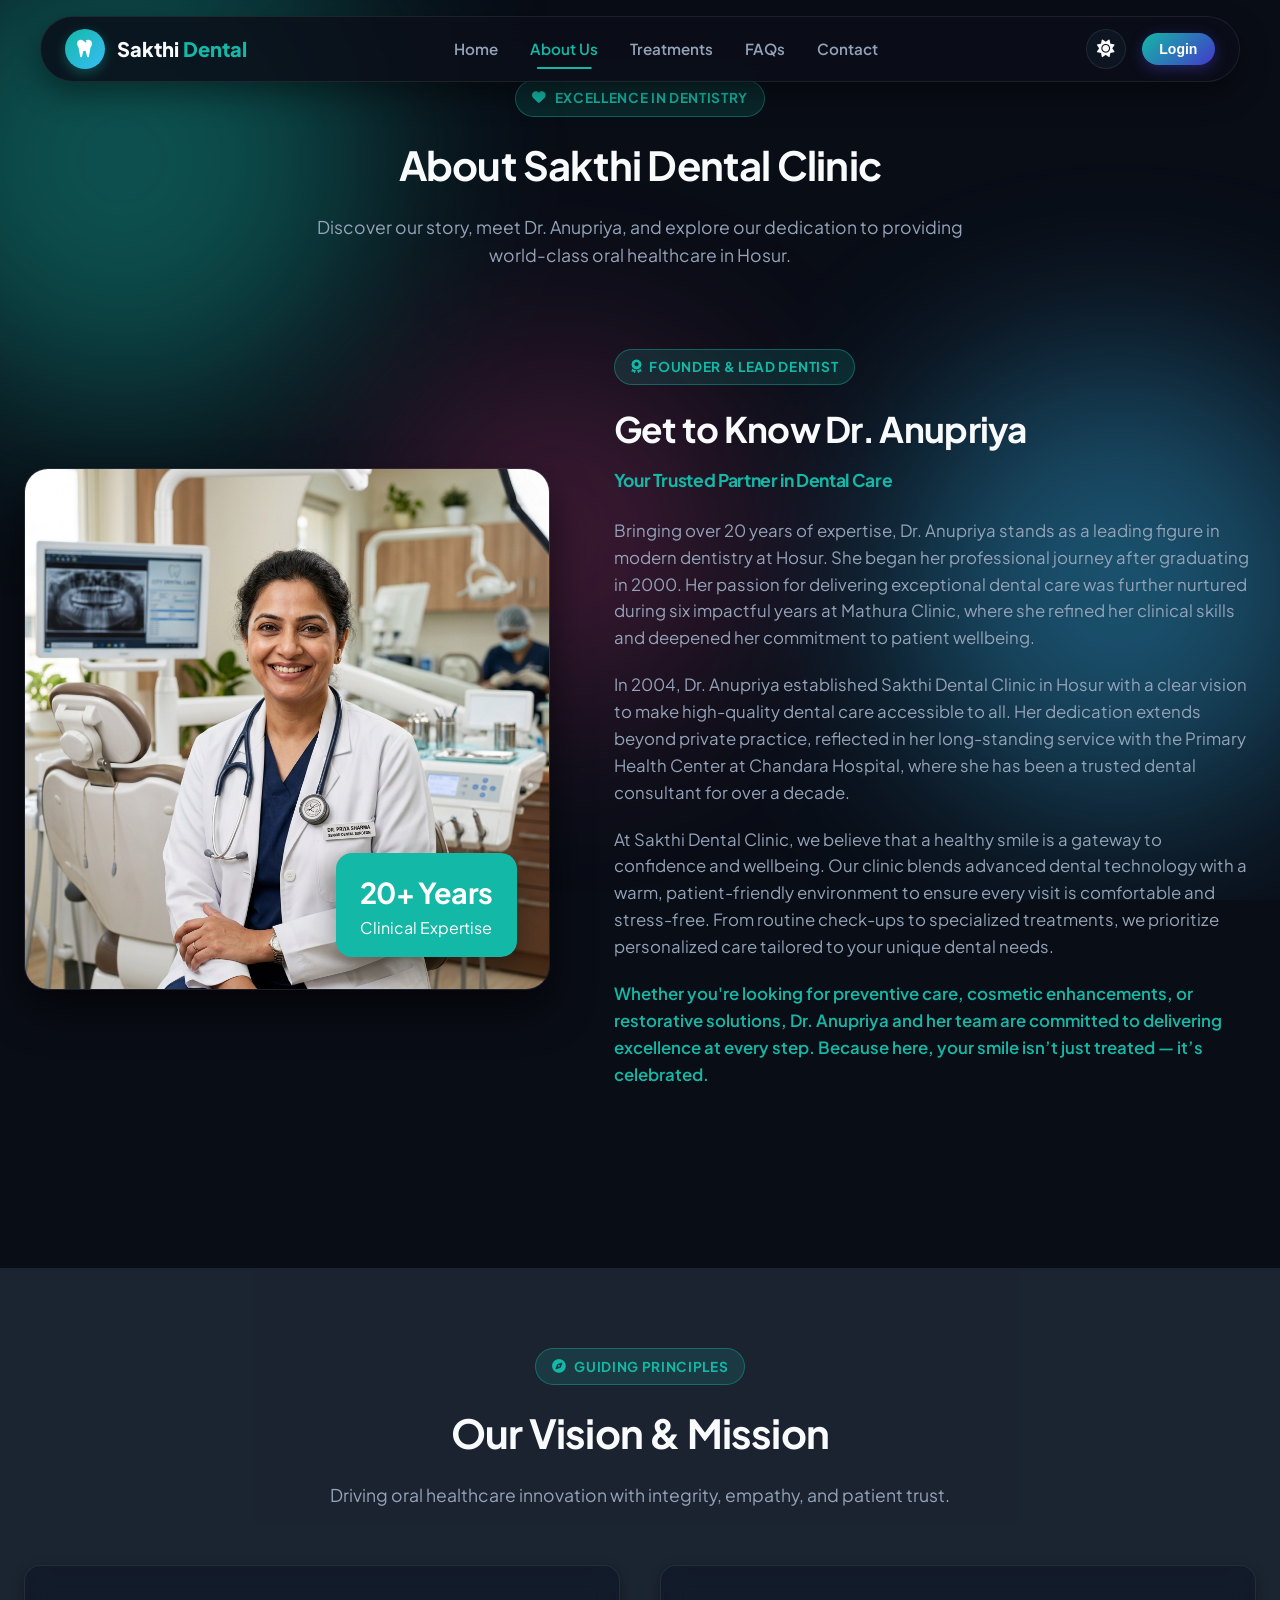
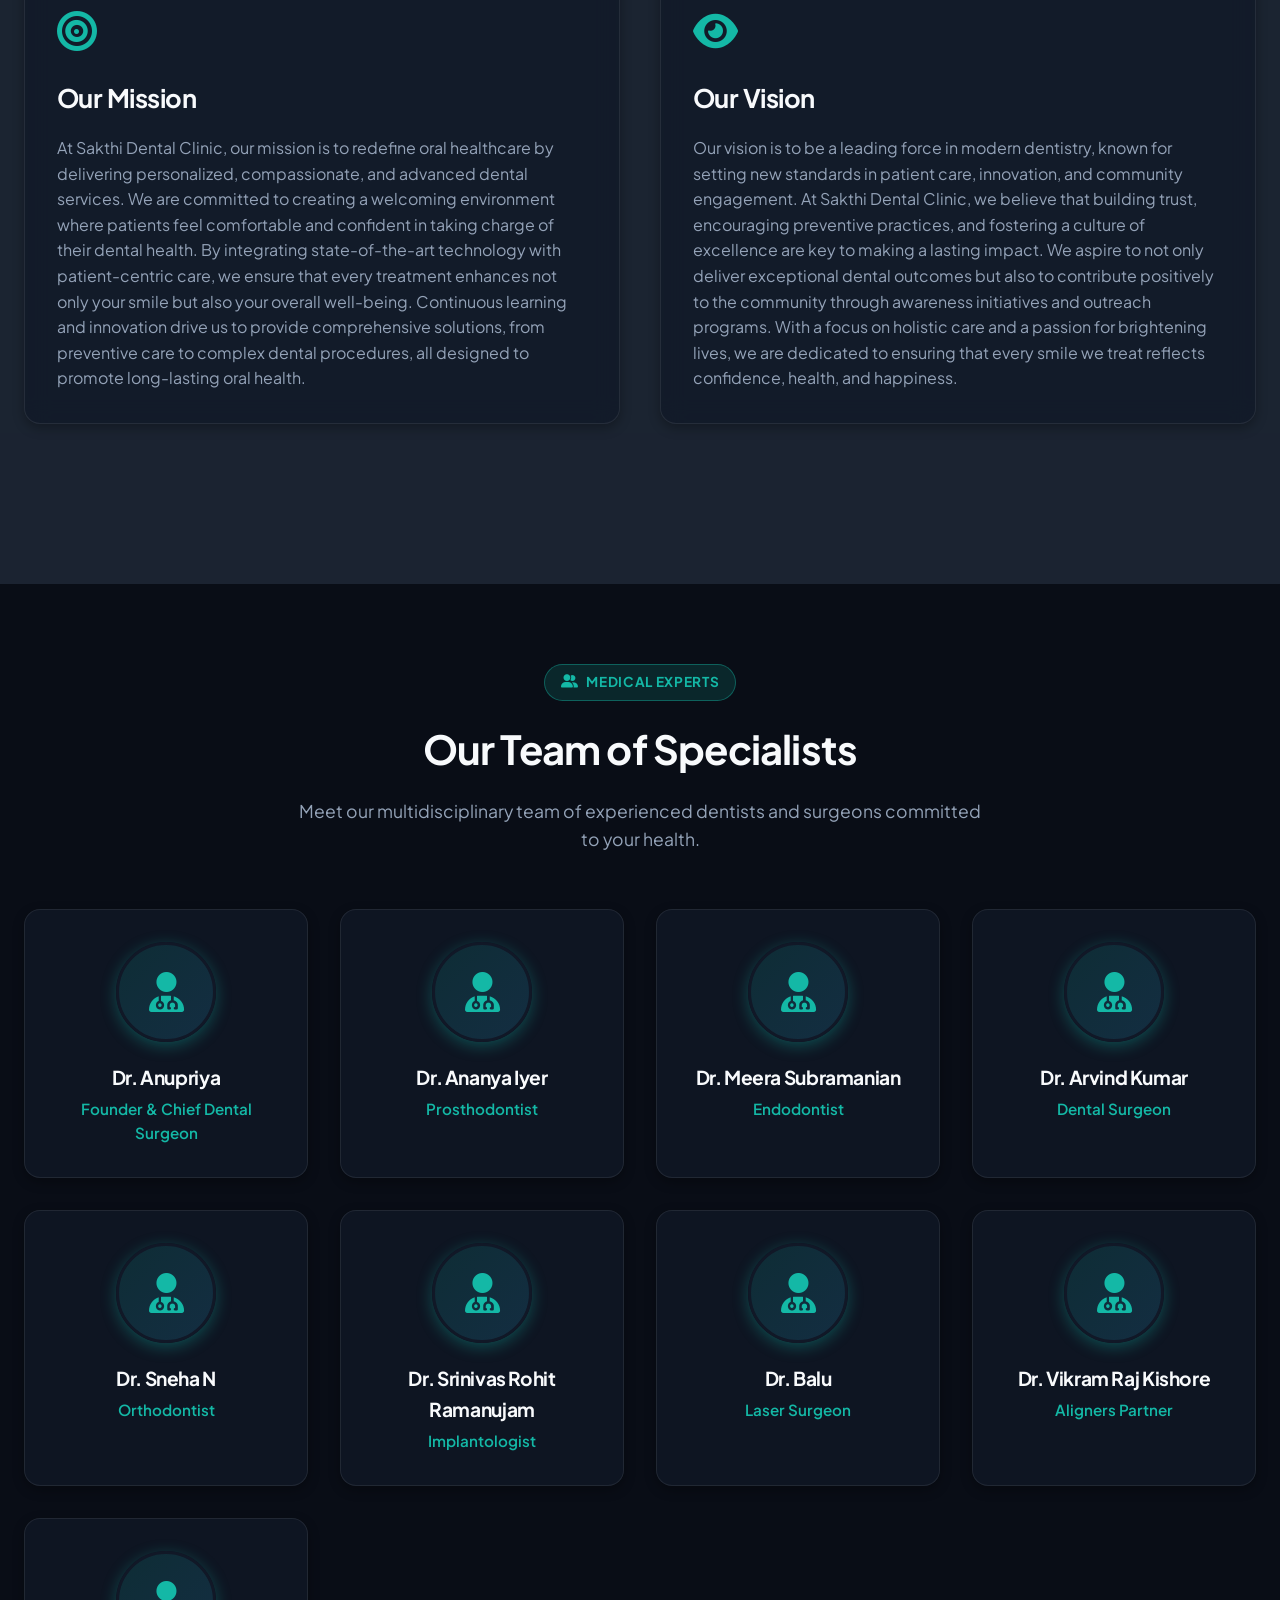
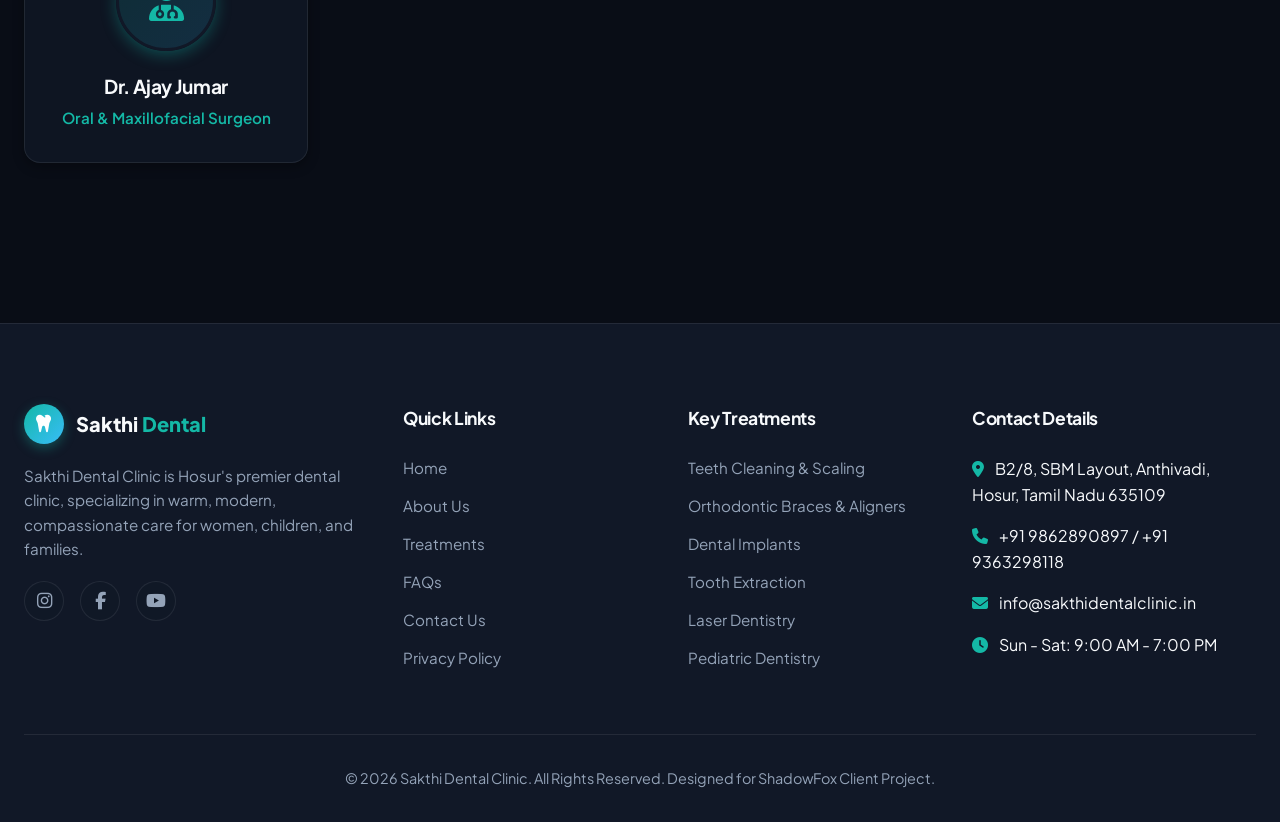
==== about.html @ ece10820 "feat: Add patient auth flow, strict login, patient profile modal, treatment pricing, and hero enhanc" ====
<!DOCTYPE html>
<html lang="en" data-theme="dark">
<head>
  <meta charset="UTF-8">
  <meta name="viewport" content="width=device-width, initial-scale=1.0">
  <title>About Us - Dr. Anupriya & Team | Sakthi Dental Clinic Hosur</title>
  <meta name="description" content="Learn about Dr. Anupriya (Founder) with 20+ years of dental excellence in Hosur, our vision & mission, and our specialist team of 9 doctors at Sakthi Dental Clinic.">
  
  <link rel="stylesheet" href="https://cdnjs.cloudflare.com/ajax/libs/font-awesome/6.4.0/css/all.min.css">
  <link rel="stylesheet" href="style.css">
</head>
<body>

  <!-- Ambient Animated Background -->
  <div class="ambient-bg">
    <div class="blob blob-1"></div>
    <div class="blob blob-2"></div>
    <div class="blob blob-3"></div>
  </div>

  <!-- Header / Navbar -->
  <header class="header">
    <div class="nav-container">
      <a href="index.html" class="logo">
        <div class="logo-icon"><i class="fa-solid fa-tooth"></i></div>
        <div class="logo-text">Sakthi <span>Dental</span></div>
      </a>

      <!-- GUEST NAV MENU (Before Login) -->
      <nav class="nav-menu nav-menu-guest" id="guestNavMenu">
        <a href="index.html" class="nav-link">Home</a>
        <a href="about.html" class="nav-link active">About Us</a>
        <a href="treatments.html" class="nav-link">Treatments</a>
        <a href="faqs.html" class="nav-link">FAQs</a>
        <a href="contact.html" class="nav-link">Contact</a>
      </nav>

      <!-- AUTHENTICATED NAV MENU (After Login) -->
      <nav class="nav-menu nav-menu-user" id="userNavMenu" style="display: none;">
        <a href="index.html#my-appointments" class="nav-link"><i class="fa-solid fa-calendar-check" style="font-size: 0.85rem;"></i> My Bookings <span class="apt-badge-count red-alert-badge" style="display: none;"></span></a>
        <a href="index.html#appointment" class="nav-link trigger-appointment"><i class="fa-solid fa-calendar-plus" style="font-size: 0.85rem;"></i> Fix an Appointment</a>
        <a href="about.html#doctors" class="nav-link active"><i class="fa-solid fa-user-doctor" style="font-size: 0.85rem;"></i> Our Team</a>
        <a href="treatments.html" class="nav-link"><i class="fa-solid fa-kit-medical" style="font-size: 0.85rem;"></i> Treatments</a>
      </nav>

      <div class="nav-actions">
        <!-- Fix an Appointment Button (Visible ONLY After Login) -->
        <button class="btn btn-primary trigger-appointment user-apt-btn" id="userAptBtn" style="display: none;">
          <i class="fa-solid fa-calendar-plus"></i> Fix an Appointment
        </button>

        <!-- Dark Mode Toggle Button -->
        <button class="theme-toggle-btn" aria-label="Toggle Theme">
          <i class="fa-solid fa-moon"></i>
        </button>

        <!-- Guest State Auth Button (Before Login) -->
        <div class="auth-guest-actions" id="navGuestActions">
          <button class="btn btn-nav-auth btn-primary-auth open-auth-btn" data-auth-mode="signin">
            Login
          </button>
        </div>

        <!-- Authenticated User Profile Dropdown (After Login) -->
        <div class="auth-user-dropdown" id="navUserDropdown" style="display: none;">
          <button class="user-profile-badge-btn" id="userProfileBadgeBtn" aria-label="User Profile Menu">
            <div class="user-avatar-circle" id="navUserAvatar">JD</div>
            <div class="user-meta-info">
              <span class="user-nav-name" id="navUserName">Jane Doe</span>
              <span class="user-nav-role-badge" id="navUserRole">Patient</span>
            </div>
            <i class="fa-solid fa-chevron-down dropdown-arrow"></i>
          </button>
          <div class="user-dropdown-menu" id="userDropdownMenu">
            <div class="dropdown-header">
              <strong id="dropdownUserFullName">Jane Doe</strong>
              <span id="dropdownUserEmail">jane@example.com</span>
            </div>
            <div class="dropdown-divider"></div>
            <a href="index.html#my-appointments" class="dropdown-item">
              <i class="fa-solid fa-calendar-check"></i> My Appointments
            </a>
            <a href="contact.html" class="dropdown-item">
              <i class="fa-solid fa-file-medical"></i> Medical Records
            </a>
            <div class="dropdown-divider"></div>
            <button class="dropdown-item logout-btn" id="logoutBtn">
              <i class="fa-solid fa-right-from-bracket"></i> Sign Out
            </button>
          </div>
        </div>

        <button class="hamburger" aria-label="Open Navigation Drawer">
          <i class="fa-solid fa-bars-staggered"></i>
        </button>
      </div>
    </div>
  </header>

  <!-- Mobile Drawer -->
  <div class="drawer-overlay"></div>
  <div class="mobile-drawer">
    <div>
      <div class="drawer-header">
        <div class="logo">
          <div class="logo-icon"><i class="fa-solid fa-tooth"></i></div>
          <div class="logo-text">Sakthi <span>Dental</span></div>
        </div>
        <button class="close-drawer-btn"><i class="fa-solid fa-xmark"></i></button>
      </div>

      <!-- GUEST MOBILE NAV LIST -->
      <div class="mobile-nav-list mobile-nav-guest" id="mobileNavGuest">
        <a href="index.html" class="mobile-nav-link"><i class="fa-solid fa-house"></i> Home</a>
        <a href="about.html" class="mobile-nav-link active"><i class="fa-solid fa-user-doctor"></i> About Us</a>
        <a href="treatments.html" class="mobile-nav-link"><i class="fa-solid fa-kit-medical"></i> Treatments</a>
        <a href="faqs.html" class="mobile-nav-link"><i class="fa-solid fa-circle-question"></i> FAQs</a>
        <a href="contact.html" class="mobile-nav-link"><i class="fa-solid fa-paper-plane"></i> Contact</a>
      </div>

      <!-- AUTHENTICATED MOBILE NAV LIST -->
      <div class="mobile-nav-list mobile-nav-user" id="mobileNavUser" style="display: none;">
        <a href="index.html#my-appointments" class="mobile-nav-link"><i class="fa-solid fa-calendar-check"></i> My Bookings <span class="apt-badge-count red-alert-badge" style="display: none;"></span></a>
        <a href="index.html#appointment" class="mobile-nav-link trigger-appointment"><i class="fa-solid fa-calendar-plus"></i> Fix an Appointment</a>
        <a href="about.html#doctors" class="mobile-nav-link active"><i class="fa-solid fa-user-doctor"></i> Our Team</a>
        <a href="treatments.html" class="mobile-nav-link"><i class="fa-solid fa-kit-medical"></i> Treatments</a>
      </div>
    </div>

    <div style="margin-top: 2rem;" class="mobile-drawer-footer">
      <div class="mobile-drawer-auth" id="mobileDrawerAuth">
        <!-- Guest Login Button -->
        <div class="mobile-guest-auth" id="mobileGuestAuth">
          <button class="btn btn-primary-auth open-auth-btn" data-auth-mode="signin" style="width: 100%; display: inline-flex; justify-content: center; align-items: center; padding: 0.75rem 1rem; font-weight: 700;">
            Login
          </button>
        </div>

        <!-- Authenticated Mobile User Card & Actions -->
        <div class="mobile-user-auth" id="mobileUserAuth" style="display: none;">
          <div class="mobile-user-card" style="display: flex; align-items: center; gap: 12px; padding: 10px 14px; background: var(--bg-card); border-radius: 12px; margin-bottom: 10px; border: 1px solid var(--border-color);">
            <div class="user-avatar-circle" id="mobileUserAvatar">JD</div>
            <div>
              <div class="user-nav-name" id="mobileUserName" style="font-weight: 700; color: var(--text-color);">Jane Doe</div>
              <div class="user-nav-role-badge" id="mobileUserRole" style="font-size: 0.75rem; color: var(--primary);">Patient</div>
            </div>
          </div>
          <button class="btn btn-primary trigger-appointment" style="width: 100%; margin-bottom: 0.5rem;">
            <i class="fa-solid fa-calendar-plus"></i> Fix an Appointment
          </button>
          <button class="btn btn-outline-auth logout-btn" style="width: 100%;">
            <i class="fa-solid fa-right-from-bracket"></i> Sign Out
          </button>
        </div>
      </div>
    </div>
  </div>

  <!-- Page Header -->
  <section class="page-offset section" style="padding-bottom: 2rem;">
    <div class="container">
      <div class="section-header" style="margin-bottom: 2rem;">
        <div class="badge"><i class="fa-solid fa-heart"></i> Excellence in Dentistry</div>
        <h1 class="section-title">About Sakthi Dental Clinic</h1>
        <p class="section-subtitle">Discover our story, meet Dr. Anupriya, and explore our dedication to providing world-class oral healthcare in Hosur.</p>
      </div>
    </div>
  </section>

  <!-- Doctor Bio Section -->
  <section class="section" style="padding-top: 1rem;">
    <div class="container">
      <div class="about-hero">
        <div class="doctor-img-frame">
          <img src="./assets/images/dr_anupriya.jpg" alt="Dr. Anupriya Founder Sakthi Dental Clinic Hosur">
          <div class="experience-badge">
            <h3>20+ Years</h3>
            <p>Clinical Expertise</p>
          </div>
        </div>

        <div class="about-bio">
          <div class="badge"><i class="fa-solid fa-award"></i> Founder & Lead Dentist</div>
          <h2>Get to Know Dr. Anupriya</h2>
          <h4>Your Trusted Partner in Dental Care</h4>

          <p>
            Bringing over 20 years of expertise, Dr. Anupriya stands as a leading figure in modern dentistry at Hosur. She began her professional journey after graduating in 2000. Her passion for delivering exceptional dental care was further nurtured during six impactful years at Mathura Clinic, where she refined her clinical skills and deepened her commitment to patient wellbeing.
          </p>
          <p>
            In 2004, Dr. Anupriya established Sakthi Dental Clinic in Hosur with a clear vision to make high-quality dental care accessible to all. Her dedication extends beyond private practice, reflected in her long-standing service with the Primary Health Center at Chandara Hospital, where she has been a trusted dental consultant for over a decade.
          </p>
          <p>
            At Sakthi Dental Clinic, we believe that a healthy smile is a gateway to confidence and wellbeing. Our clinic blends advanced dental technology with a warm, patient-friendly environment to ensure every visit is comfortable and stress-free. From routine check-ups to specialized treatments, we prioritize personalized care tailored to your unique dental needs.
          </p>
          <p style="font-weight: 600; color: var(--primary);">
            Whether you're looking for preventive care, cosmetic enhancements, or restorative solutions, Dr. Anupriya and her team are committed to delivering excellence at every step. Because here, your smile isn’t just treated — it’s celebrated.
          </p>
        </div>
      </div>
    </div>
  </section>

  <!-- Vision & Mission -->
  <section class="section" style="background: var(--bg-card-hover);">
    <div class="container">
      <div class="section-header">
        <div class="badge"><i class="fa-solid fa-compass"></i> Guiding Principles</div>
        <h2 class="section-title">Our Vision & Mission</h2>
        <p class="section-subtitle">Driving oral healthcare innovation with integrity, empathy, and patient trust.</p>
      </div>

      <div class="vision-mission-grid">
        <div class="glass-card vm-card">
          <div class="vm-icon"><i class="fa-solid fa-bullseye"></i></div>
          <h3>Our Mission</h3>
          <p>
            At Sakthi Dental Clinic, our mission is to redefine oral healthcare by delivering personalized, compassionate, and advanced dental services. We are committed to creating a welcoming environment where patients feel comfortable and confident in taking charge of their dental health. By integrating state-of-the-art technology with patient-centric care, we ensure that every treatment enhances not only your smile but also your overall well-being. Continuous learning and innovation drive us to provide comprehensive solutions, from preventive care to complex dental procedures, all designed to promote long-lasting oral health.
          </p>
        </div>

        <div class="glass-card vm-card">
          <div class="vm-icon"><i class="fa-solid fa-eye"></i></div>
          <h3>Our Vision</h3>
          <p>
            Our vision is to be a leading force in modern dentistry, known for setting new standards in patient care, innovation, and community engagement. At Sakthi Dental Clinic, we believe that building trust, encouraging preventive practices, and fostering a culture of excellence are key to making a lasting impact. We aspire to not only deliver exceptional dental outcomes but also to contribute positively to the community through awareness initiatives and outreach programs. With a focus on holistic care and a passion for brightening lives, we are dedicated to ensuring that every smile we treat reflects confidence, health, and happiness.
          </p>
        </div>
      </div>
    </div>
  </section>

  <!-- Doctor Team Section -->
  <section class="section" id="doctors" style="scroll-margin-top: 100px;">
    <div class="container">
      <div class="section-header">
        <div class="badge"><i class="fa-solid fa-user-group"></i> Medical Experts</div>
        <h2 class="section-title">Our Team of Specialists</h2>
        <p class="section-subtitle">Meet our multidisciplinary team of experienced dentists and surgeons committed to your health.</p>
      </div>

      <div class="doctors-grid">
        <div class="glass-card doctor-card">
          <div class="doctor-avatar"><i class="fa-solid fa-user-doctor"></i></div>
          <h4>Dr. Anupriya</h4>
          <span>Founder & Chief Dental Surgeon</span>
        </div>

        <div class="glass-card doctor-card">
          <div class="doctor-avatar"><i class="fa-solid fa-user-doctor"></i></div>
          <h4>Dr. Ananya Iyer</h4>
          <span>Prosthodontist</span>
        </div>

        <div class="glass-card doctor-card">
          <div class="doctor-avatar"><i class="fa-solid fa-user-doctor"></i></div>
          <h4>Dr. Meera Subramanian</h4>
          <span>Endodontist</span>
        </div>

        <div class="glass-card doctor-card">
          <div class="doctor-avatar"><i class="fa-solid fa-user-doctor"></i></div>
          <h4>Dr. Arvind Kumar</h4>
          <span>Dental Surgeon</span>
        </div>

        <div class="glass-card doctor-card">
          <div class="doctor-avatar"><i class="fa-solid fa-user-doctor"></i></div>
          <h4>Dr. Sneha N</h4>
          <span>Orthodontist</span>
        </div>

        <div class="glass-card doctor-card">
          <div class="doctor-avatar"><i class="fa-solid fa-user-doctor"></i></div>
          <h4>Dr. Srinivas Rohit Ramanujam</h4>
          <span>Implantologist</span>
        </div>

        <div class="glass-card doctor-card">
          <div class="doctor-avatar"><i class="fa-solid fa-user-doctor"></i></div>
          <h4>Dr. Balu</h4>
          <span>Laser Surgeon</span>
        </div>

        <div class="glass-card doctor-card">
          <div class="doctor-avatar"><i class="fa-solid fa-user-doctor"></i></div>
          <h4>Dr. Vikram Raj Kishore</h4>
          <span>Aligners Partner</span>
        </div>

        <div class="glass-card doctor-card">
          <div class="doctor-avatar"><i class="fa-solid fa-user-doctor"></i></div>
          <h4>Dr. Ajay Jumar</h4>
          <span>Oral & Maxillofacial Surgeon</span>
        </div>
      </div>
    </div>
  </section>

  <!-- Global Appointment Modal -->
  <div class="modal-overlay" id="appointmentModal">
    <div class="modal-card">
      <button class="close-modal-btn"><i class="fa-solid fa-xmark"></i></button>
      <div style="text-align: center; margin-bottom: 1.5rem;">
        <div class="badge"><i class="fa-solid fa-calendar-check"></i> Sakthi Dental Clinic</div>
        <h2 style="font-size: 1.8rem;">Fix an Appointment</h2>
        <p style="color: var(--text-muted); font-size: 0.95rem;">Select your preferred date & time. We will get in touch to confirm!</p>
      </div>

      <form id="appointmentForm">
        <div class="form-group">
          <label for="aptName">Full Name *</label>
          <input type="text" id="aptName" class="form-control" placeholder="Enter your full name" required>
        </div>

        <div class="form-group">
          <label for="aptPhone">Phone Number *</label>
          <input type="tel" id="aptPhone" class="form-control" placeholder="Enter your 10-digit mobile number" required>
        </div>

        <div class="form-group" style="display: grid; grid-template-columns: 1fr 1fr; gap: 1rem;">
          <div>
            <label for="aptDate">Preferred Date *</label>
            <input type="date" id="aptDate" class="form-control" required>
          </div>
          <div>
            <label for="aptDoctor">Doctor Preference</label>
            <select id="aptDoctor" class="form-control">
              <option value="Dr. Anupriya">Dr. Anupriya (Founder)</option>
              <option value="Dr. Ananya Iyer">Dr. Ananya Iyer</option>
              <option value="Dr. Meera Subramanian">Dr. Meera Subramanian</option>
              <option value="Dr. Arvind Kumar">Dr. Arvind Kumar</option>
              <option value="Dr. Sneha N">Dr. Sneha N</option>
              <option value="Dr. Srinivas Rohit">Dr. Srinivas Rohit</option>
              <option value="Dr. Balu">Dr. Balu (Laser Specialist)</option>
              <option value="Dr. Vikram Raj">Dr. Vikram Raj Kishore</option>
              <option value="Dr. Ajay Jumar">Dr. Ajay Jumar</option>
            </select>
          </div>
        </div>

        <div class="form-group">
          <label for="aptService">Service / Treatment Required</label>
          <select id="aptService" class="form-control">
            <option value="General Consultation">General Consultation</option>
            <option value="Teeth Cleaning">Teeth Cleaning & Scaling</option>
            <option value="Orthodontic Braces">Braces & Aligners</option>
            <option value="Tooth Extraction">Tooth Extraction</option>
            <option value="Dental Implants">Dental Implants</option>
            <option value="Laser Care">Laser Dentistry</option>
            <option value="Pediatric Care">Pediatric Care</option>
          </select>
        </div>

        <button type="submit" class="btn btn-primary" style="width: 100%; margin-top: 1rem;">
          <i class="fa-solid fa-paper-plane"></i> Submit Appointment Request
        </button>
      </form>
    </div>
  </div>

  <!-- Footer -->
  <footer class="footer">
    <div class="container">
      <div class="footer-grid">
        <div class="footer-brand">
          <a href="index.html" class="logo">
            <div class="logo-icon"><i class="fa-solid fa-tooth"></i></div>
            <div class="logo-text">Sakthi <span>Dental</span></div>
          </a>
          <p>Sakthi Dental Clinic is Hosur's premier dental clinic, specializing in warm, modern, compassionate care for women, children, and families.</p>
          <div class="social-links">
            <a href="#" class="social-icon" aria-label="Instagram"><i class="fa-brands fa-instagram"></i></a>
            <a href="#" class="social-icon" aria-label="Facebook"><i class="fa-brands fa-facebook-f"></i></a>
            <a href="#" class="social-icon" aria-label="YouTube"><i class="fa-brands fa-youtube"></i></a>
          </div>
        </div>

        <div class="footer-column">
          <h4>Quick Links</h4>
          <div class="footer-links">
            <a href="index.html">Home</a>
            <a href="about.html">About Us</a>
            <a href="treatments.html">Treatments</a>
            <a href="faqs.html">FAQs</a>
            <a href="contact.html">Contact Us</a>
            <a href="privacy.html">Privacy Policy</a>
          </div>
        </div>

        <div class="footer-column">
          <h4>Key Treatments</h4>
          <div class="footer-links">
            <a href="treatments.html">Teeth Cleaning & Scaling</a>
            <a href="treatments.html">Orthodontic Braces & Aligners</a>
            <a href="treatments.html">Dental Implants</a>
            <a href="treatments.html">Tooth Extraction</a>
            <a href="treatments.html">Laser Dentistry</a>
            <a href="treatments.html">Pediatric Dentistry</a>
          </div>
        </div>

        <div class="footer-column">
          <h4>Contact Details</h4>
          <div class="footer-links" style="gap: 1rem;">
            <p><i class="fa-solid fa-location-dot" style="color: var(--primary); margin-right: 8px;"></i> B2/8, SBM Layout, Anthivadi, Hosur, Tamil Nadu 635109</p>
            <p><i class="fa-solid fa-phone" style="color: var(--primary); margin-right: 8px;"></i> +91 9862890897 / +91 9363298118</p>
            <p><i class="fa-solid fa-envelope" style="color: var(--primary); margin-right: 8px;"></i> info@sakthidentalclinic.in</p>
            <p><i class="fa-solid fa-clock" style="color: var(--primary); margin-right: 8px;"></i> Sun - Sat: 9:00 AM - 7:00 PM</p>
          </div>
        </div>
      </div>

      <div class="footer-bottom">
        <p>&copy; 2026 Sakthi Dental Clinic. All Rights Reserved. Designed for ShadowFox Client Project.</p>
      </div>
    </div>
  </footer>

  <!-- Auth Modal (Sign In / Sign Up Split Screen) -->
  <div class="modal-overlay" id="authModal">
    <div class="auth-modal-card">
      <button class="close-modal-btn close-auth-modal-btn" aria-label="Close Modal"><i class="fa-solid fa-xmark"></i></button>
      
      <div class="auth-card-body">
        <!-- Form Side -->
        <div class="auth-form-side">
          <!-- Auth Mode Tabs (Sign In / Sign Up) -->
          <div class="auth-mode-switch">
            <button type="button" class="auth-mode-btn active" id="tabBtnSignIn" data-tab="signin">Sign In</button>
            <button type="button" class="auth-mode-btn" id="tabBtnSignUp" data-tab="signup">Sign Up</button>
          </div>

          <!-- SIGN IN FORM -->
          <form id="signInForm" class="auth-form-content active">
            <div class="form-group">
              <label for="signInEmail">Email or Phone</label>
              <div class="input-icon-wrapper">
                <i class="fa-solid fa-envelope input-icon"></i>
                <input type="text" id="signInEmail" class="form-control with-icon" placeholder="you@example.com" required>
              </div>
            </div>

            <div class="form-group">
              <label for="signInPassword">Password</label>
              <div class="input-icon-wrapper">
                <i class="fa-solid fa-lock input-icon"></i>
                <input type="password" id="signInPassword" class="form-control with-icon with-eye" placeholder="Enter your password" required>
                <button type="button" class="toggle-password-btn" aria-label="Toggle Password Visibility">
                  <i class="fa-solid fa-eye"></i>
                </button>
              </div>
            </div>

            <div class="auth-options-row">
              <label class="checkbox-container">
                <input type="checkbox" id="rememberMe" checked>
                <span class="checkmark"></span>
                Remember me
              </label>
              <a href="#" class="forgot-link" id="forgotPasswordBtn">Forgot password?</a>
            </div>

            <button type="submit" class="btn btn-primary auth-submit-btn" id="signInSubmitBtn">
              Login
            </button>

            <!-- New User Guidance Card -->
            <div class="new-user-guidance-card">
              <div class="guidance-body">
                <i class="fa-solid fa-sparkles guidance-star-icon"></i>
                <div>
                  <strong>First time visiting Sakthi Dental?</strong>
                  <p>New patients can easily create a free account.</p>
                </div>
              </div>
              <button type="button" class="btn-guidance-signup" id="guidanceSignUpBtn">
                Go to Sign Up <i class="fa-solid fa-arrow-right"></i>
              </button>
            </div>

            <!-- Quick Demo Logins -->
            <div class="demo-auth-box">
              <div class="demo-box-title"><i class="fa-solid fa-lightbulb"></i> Quick Patient Demo:</div>
              <div class="demo-btn-group">
                <button type="button" class="demo-chip-btn" id="fillDemoPatient" style="width: 100%;">
                  <i class="fa-solid fa-user"></i> Auto-fill Patient Demo Login
                </button>
              </div>
            </div>

            <div class="auth-footer-switch">
              No account yet? <a href="#" id="switchToSignUpLink">Sign Up</a>
            </div>
          </form>

          <!-- SIGN UP FORM -->
          <form id="signUpForm" class="auth-form-content" style="display: none;">
            <div class="form-row-2col">
              <div class="form-group">
                <label for="signUpName" id="signUpNameLabel">Full Name</label>
                <div class="input-icon-wrapper">
                  <i class="fa-solid fa-user input-icon"></i>
                  <input type="text" id="signUpName" class="form-control with-icon" placeholder="Jane Doe" required>
                </div>
              </div>
              <div class="form-group">
                <label for="signUpPhone">Phone Number</label>
                <div class="input-icon-wrapper">
                  <i class="fa-solid fa-phone input-icon"></i>
                  <input type="tel" id="signUpPhone" class="form-control with-icon" placeholder="+91 98765 43210" required>
                </div>
              </div>
            </div>

            <div class="form-group">
              <label for="signUpEmail">Email Address</label>
              <div class="input-icon-wrapper">
                <i class="fa-solid fa-envelope input-icon"></i>
                <input type="email" id="signUpEmail" class="form-control with-icon" placeholder="you@example.com" required>
              </div>
            </div>

            <div class="form-group">
              <label for="signUpPassword">Password</label>
              <div class="input-icon-wrapper">
                <i class="fa-solid fa-lock input-icon"></i>
                <input type="password" id="signUpPassword" class="form-control with-icon with-eye" placeholder="Create a strong password" required>
                <button type="button" class="toggle-password-btn" aria-label="Toggle Password Visibility">
                  <i class="fa-solid fa-eye"></i>
                </button>
              </div>
            </div>

            <button type="submit" class="btn btn-success-auth auth-submit-btn" id="signUpSubmitBtn">
              Create Patient Account
            </button>

            <div class="auth-footer-switch">
              Already have an account? <a href="#" id="switchToSignInLink">Sign In</a>
            </div>
          </form>
        </div>

        <!-- Visual Side -->
        <div class="auth-visual-side">
          <div class="auth-visual-bg" style="background-image: url('./assets/images/auth_banner.jpg');"></div>
          <div class="auth-visual-overlay">
            <div class="auth-visual-header">
              <div class="logo">
                <div class="logo-icon"><i class="fa-solid fa-tooth"></i></div>
                <div class="logo-text">Sakthi <span>Dental</span></div>
              </div>
            </div>

            <div class="auth-visual-content">
              <div class="auth-network-pill" id="authNetworkPill">SAKTHI HEALTHCARE NETWORK</div>
              <h2 id="authVisualTitle">Painless Dental Care. Lifelong Healthy Smiles.</h2>
              <p id="authVisualSubtitle">Join Hosur's premier dental clinic. Access digital consultation history, doctor scheduling & treatment records instantly.</p>
            </div>
          </div>
        </div>
      </div>
    </div>
  </div>

  <script src="script.js" defer></script>
</body>
</html>
---- style.css ----
/* 
  Sakthi Dental Clinic - Main Stylesheet
  Theme: Modern Healthcare Glassmorphism & Vibrant Aesthetic
  Inspired by premium portfolio UI (suvam-portfolio style)
*/

@import url('https://fonts.googleapis.com/css2?family=Plus+Jakarta+Sans:wght@300;400;500;600;700;800&family=Playfair+Display:ital,wght@0,600;0,700;1,600&display=swap');

:root {
  /* Default Color Palette - Dark Mode Default */
  --bg-primary: #090d16;
  --bg-secondary: #111827;
  --bg-card: rgba(17, 24, 39, 0.75);
  --bg-card-hover: rgba(31, 41, 55, 0.85);
  --bg-glass: rgba(17, 24, 39, 0.7);
  --bg-nav: rgba(11, 15, 25, 0.85);

  --text-main: #f8fafc;
  --text-muted: #94a3b8;
  --text-light: #cbd5e1;

  --primary: #14b8a6;
  --primary-hover: #2dd4bf;
  --primary-light: rgba(20, 184, 166, 0.15);
  --primary-glow: rgba(20, 184, 166, 0.35);

  --secondary: #38bdf8;
  --secondary-hover: #7dd3fc;
  --secondary-light: rgba(56, 189, 248, 0.15);

  --accent-pink: #ec4899;
  --accent-pink-light: rgba(236, 72, 153, 0.15);
  --accent-purple: #8b5cf6;

  --border-color: rgba(255, 255, 255, 0.08);
  --border-glow: rgba(20, 184, 166, 0.4);

  --shadow-sm: 0 4px 12px rgba(0, 0, 0, 0.3);
  --shadow-md: 0 12px 30px rgba(0, 0, 0, 0.4);
  --shadow-lg: 0 20px 40px rgba(0, 0, 0, 0.6);
  --shadow-glow: 0 0 30px rgba(20, 184, 166, 0.3);

  --radius-sm: 10px;
  --radius-md: 16px;
  --radius-lg: 24px;
  --radius-full: 9999px;

  --transition: all 0.3s cubic-bezier(0.4, 0, 0.2, 1);
}

/* Light Mode Overrides */
[data-theme="light"] {
  --bg-primary: #f8fafc;
  --bg-secondary: #ffffff;
  --bg-card: rgba(255, 255, 255, 0.85);
  --bg-card-hover: rgba(255, 255, 255, 0.95);
  --bg-glass: rgba(255, 255, 255, 0.7);
  --bg-nav: rgba(255, 255, 255, 0.8);
  
  --text-main: #0f172a;
  --text-muted: #475569;
  --text-light: #64748b;
  
  --primary: #0d9488;
  --primary-hover: #0f766e;
  --primary-light: #ccfbf1;
  --primary-glow: rgba(13, 148, 136, 0.25);
  
  --secondary: #0284c7;
  --secondary-hover: #0369a1;
  --secondary-light: #e0f2fe;
  
  --border-color: rgba(226, 232, 240, 0.8);
  --border-glow: rgba(13, 148, 136, 0.3);
  
  --shadow-sm: 0 2px 8px rgba(15, 23, 42, 0.04);
  --shadow-md: 0 10px 25px -5px rgba(15, 23, 42, 0.08);
  --shadow-lg: 0 20px 35px -10px rgba(15, 23, 42, 0.12);
  --shadow-glow: 0 0 25px rgba(13, 148, 136, 0.2);
}

/* Base Styles */
* {
  margin: 0;
  padding: 0;
  box-sizing: border-box;
}

html {
  scroll-behavior: smooth;
  font-family: 'Plus Jakarta Sans', sans-serif;
}

body {
  background-color: var(--bg-primary);
  color: var(--text-main);
  line-height: 1.6;
  overflow-x: hidden;
  transition: var(--transition);
}

/* Background Ambient Blur Blobs */
.ambient-bg {
  position: fixed;
  top: 0;
  left: 0;
  width: 100vw;
  height: 100vh;
  z-index: -1;
  overflow: hidden;
  pointer-events: none;
}

.blob {
  position: absolute;
  border-radius: 50%;
  filter: blur(100px);
  opacity: 0.4;
  animation: float 18s ease-in-out infinite alternate;
}

.blob-1 {
  top: -10%;
  left: -10%;
  width: 500px;
  height: 500px;
  background: var(--primary);
}

.blob-2 {
  bottom: 10%;
  right: -5%;
  width: 450px;
  height: 450px;
  background: var(--secondary);
  animation-delay: -5s;
}

.blob-3 {
  top: 40%;
  left: 30%;
  width: 350px;
  height: 350px;
  background: var(--accent-pink);
  opacity: 0.25;
  animation-delay: -10s;
}

@keyframes float {
  0% { transform: translate(0, 0) scale(1); }
  50% { transform: translate(60px, 40px) scale(1.1); }
  100% { transform: translate(-40px, 80px) scale(0.95); }
}

/* Typography & Links */
h1, h2, h3, h4, h5, h6 {
  color: var(--text-main);
  font-weight: 700;
  letter-spacing: -0.02em;
}

.font-serif {
  font-family: 'Playfair Display', serif;
}

a {
  text-decoration: none;
  color: inherit;
  transition: var(--transition);
}

ul {
  list-style: none;
}

.container {
  width: 100%;
  max-width: 1280px;
  margin: 0 auto;
  padding: 0 1.5rem;
}

/* Header & Floating Navbar */
.header {
  position: fixed;
  top: 1rem;
  left: 0;
  right: 0;
  z-index: 100;
  padding: 0 1.5rem;
}

.nav-container {
  max-width: 1200px;
  margin: 0 auto;
  background: var(--bg-nav);
  backdrop-filter: blur(16px);
  -webkit-backdrop-filter: blur(16px);
  border: 1px solid var(--border-color);
  border-radius: var(--radius-full);
  padding: 0.75rem 1.5rem;
  display: flex;
  align-items: center;
  justify-content: space-between;
  box-shadow: var(--shadow-md);
  transition: var(--transition);
}

.logo {
  display: flex;
  align-items: center;
  gap: 0.75rem;
  font-weight: 800;
  font-size: 1.25rem;
  color: var(--text-main);
}

.logo-icon {
  width: 40px;
  height: 40px;
  background: linear-gradient(135deg, var(--primary), var(--secondary));
  border-radius: 50%;
  display: flex;
  align-items: center;
  justify-content: center;
  color: white;
  font-size: 1.25rem;
  box-shadow: 0 4px 12px var(--primary-glow);
}

.logo-text span {
  color: var(--primary);
}

.nav-menu {
  display: flex;
  align-items: center;
  gap: 2rem;
}

.nav-link {
  font-size: 0.95rem;
  font-weight: 600;
  color: var(--text-muted);
  position: relative;
  padding: 0.5rem 0;
}

.nav-link:hover, .nav-link.active {
  color: var(--primary);
}

.nav-link::after {
  content: '';
  position: absolute;
  bottom: 0;
  left: 50%;
  transform: translateX(-50%);
  width: 0;
  height: 2px;
  background: var(--primary);
  border-radius: 2px;
  transition: var(--transition);
}

.nav-link:hover::after, .nav-link.active::after {
  width: 80%;
}

.nav-actions {
  display: flex;
  align-items: center;
  gap: 1rem;
}

.theme-toggle-btn {
  background: var(--bg-card);
  border: 1px solid var(--border-color);
  color: var(--text-main);
  width: 40px;
  height: 40px;
  border-radius: 50%;
  display: flex;
  align-items: center;
  justify-content: center;
  cursor: pointer;
  font-size: 1.1rem;
  transition: var(--transition);
}

.theme-toggle-btn:hover {
  background: var(--primary-light);
  color: var(--primary);
  transform: rotate(15deg);
}

/* Buttons */
.btn {
  display: inline-flex;
  align-items: center;
  justify-content: center;
  gap: 0.5rem;
  padding: 0.75rem 1.5rem;
  font-size: 0.95rem;
  font-weight: 600;
  border-radius: var(--radius-full);
  cursor: pointer;
  transition: var(--transition);
  border: none;
  outline: none;
  text-align: center;
}

.btn-primary {
  background: linear-gradient(135deg, var(--primary), var(--secondary));
  color: white;
  box-shadow: 0 4px 15px var(--primary-glow);
}

.btn-primary:hover {
  transform: translateY(-2px);
  box-shadow: 0 8px 25px var(--primary-glow);
  filter: brightness(1.05);
}

.btn-secondary {
  background: var(--bg-card);
  color: var(--text-main);
  border: 1px solid var(--border-color);
}

.btn-secondary:hover {
  background: var(--primary-light);
  color: var(--primary);
  border-color: var(--primary);
  transform: translateY(-2px);
}

.btn-outline {
  background: transparent;
  color: var(--primary);
  border: 2px solid var(--primary);
}

.btn-outline:hover {
  background: var(--primary);
  color: white;
  transform: translateY(-2px);
}

.hamburger {
  display: none;
  background: none;
  border: none;
  font-size: 1.5rem;
  color: var(--text-main);
  cursor: pointer;
}

/* Mobile Nav Drawer */
.mobile-drawer {
  position: fixed;
  top: 0;
  right: -100%;
  width: 80%;
  max-width: 320px;
  height: 100vh;
  background: var(--bg-secondary);
  box-shadow: var(--shadow-lg);
  z-index: 101;
  padding: 2rem 1.5rem;
  display: flex;
  flex-direction: column;
  justify-content: space-between;
  transition: right 0.4s ease;
}

.mobile-drawer.open {
  right: 0;
}

.drawer-overlay {
  position: fixed;
  inset: 0;
  background: rgba(0, 0, 0, 0.5);
  backdrop-filter: blur(4px);
  z-index: 100;
  opacity: 0;
  pointer-events: none;
  transition: var(--transition);
}

.drawer-overlay.active {
  opacity: 1;
  pointer-events: all;
}

.drawer-header {
  display: flex;
  align-items: center;
  justify-content: space-between;
  margin-bottom: 2rem;
}

.close-drawer-btn {
  background: none;
  border: none;
  font-size: 1.5rem;
  color: var(--text-main);
  cursor: pointer;
}

.mobile-nav-list {
  display: flex;
  flex-direction: column;
  gap: 1.25rem;
}

.mobile-nav-link {
  font-size: 1.1rem;
  font-weight: 600;
  color: var(--text-muted);
  display: flex;
  align-items: center;
  gap: 0.75rem;
}

.mobile-nav-link.active, .mobile-nav-link:hover {
  color: var(--primary);
}

/* Page Spacing */
.page-offset {
  padding-top: 7.5rem;
}

.section {
  padding: 5rem 0;
  position: relative;
}

.section-header {
  text-align: center;
  max-width: 700px;
  margin: 0 auto 3.5rem auto;
}

.badge {
  display: inline-flex;
  align-items: center;
  gap: 0.5rem;
  padding: 0.4rem 1rem;
  background: var(--primary-light);
  color: var(--primary);
  font-size: 0.85rem;
  font-weight: 700;
  border-radius: var(--radius-full);
  margin-bottom: 1rem;
  text-transform: uppercase;
  letter-spacing: 0.05em;
  border: 1px solid var(--border-glow);
}

.section-title {
  font-size: 2.5rem;
  margin-bottom: 1rem;
  color: var(--text-main);
}

.section-subtitle {
  font-size: 1.1rem;
  color: var(--text-muted);
}

/* Glassmorphism Cards */
.glass-card {
  background: var(--bg-card);
  backdrop-filter: blur(12px);
  -webkit-backdrop-filter: blur(12px);
  border: 1px solid var(--border-color);
  border-radius: var(--radius-md);
  padding: 2rem;
  box-shadow: var(--shadow-sm);
  transition: var(--transition);
}

.glass-card:hover {
  background: var(--bg-card-hover);
  border-color: var(--border-glow);
  transform: translateY(-6px);
  box-shadow: var(--shadow-md), var(--shadow-glow);
}

/* Hero Section - Futuristic & Animated */
.hero {
  padding: 9rem 0 5rem 0;
  position: relative;
  overflow: hidden;
}

/* Floating Particles */
.hero-particle {
  position: absolute;
  border-radius: 50%;
  pointer-events: none;
  z-index: 0;
  opacity: 0.5;
  filter: blur(8px);
  animation: floatParticle 10s ease-in-out infinite alternate;
}

.particle-1 {
  width: 180px;
  height: 180px;
  background: var(--primary);
  top: 15%;
  left: 5%;
}

.particle-2 {
  width: 220px;
  height: 220px;
  background: var(--secondary);
  bottom: 20%;
  right: 10%;
  animation-delay: -4s;
}

.particle-3 {
  width: 140px;
  height: 140px;
  background: var(--accent-pink);
  top: 40%;
  right: 35%;
  opacity: 0.3;
  animation-delay: -7s;
}

@keyframes floatParticle {
  0% { transform: translate(0, 0) scale(1); }
  50% { transform: translate(30px, -40px) scale(1.15); }
  100% { transform: translate(-20px, 30px) scale(0.9); }
}

.hero-grid {
  display: grid;
  grid-template-columns: 1.1fr 0.9fr;
  gap: 4rem;
  align-items: center;
  position: relative;
  z-index: 1;
}

.hero-content {
  animation: heroFadeInUp 0.8s cubic-bezier(0.16, 1, 0.3, 1);
}

.hero-live-pill {
  display: inline-flex;
  align-items: center;
  gap: 0.6rem;
  padding: 0.45rem 1.1rem;
  background: var(--bg-card);
  backdrop-filter: blur(12px);
  border: 1px solid var(--border-glow);
  border-radius: var(--radius-full);
  font-size: 0.85rem;
  font-weight: 700;
  color: var(--text-main);
  margin-bottom: 1.5rem;
  box-shadow: 0 4px 15px var(--shadow-glow);
}

.pulse-dot {
  width: 10px;
  height: 10px;
  border-radius: 50%;
  background: #10b981;
  box-shadow: 0 0 10px #10b981;
  animation: pulseDot 1.8s infinite;
}

@keyframes pulseDot {
  0% { transform: scale(0.95); box-shadow: 0 0 0 0 rgba(16, 185, 129, 0.7); }
  70% { transform: scale(1); box-shadow: 0 0 0 10px rgba(16, 185, 129, 0); }
  100% { transform: scale(0.95); box-shadow: 0 0 0 0 rgba(16, 185, 129, 0); }
}

.hero-title-animated {
  font-size: 3.8rem;
  font-weight: 900;
  line-height: 1.12;
  margin-bottom: 1.25rem;
  color: var(--text-main);
  letter-spacing: -0.025em;
  text-shadow: 0 4px 20px rgba(0, 0, 0, 0.15);
}

.gradient-text-animated.ultra-bold-glow {
  font-weight: 900;
  background: linear-gradient(135deg, #6366f1 0%, #ec4899 40%, #a855f7 70%, #3b82f6 100%);
  background-size: 250% auto;
  -webkit-background-clip: text;
  -webkit-text-fill-color: transparent;
  animation: textGradientShift 4s ease infinite alternate;
  filter: drop-shadow(0 2px 10px rgba(99, 102, 241, 0.35));
}

@keyframes textGradientShift {
  0% { background-position: 0% 50%; }
  100% { background-position: 100% 50%; }
}

@media (max-width: 768px) {
  .hero-title-animated {
    font-size: 2.5rem;
    line-height: 1.15;
  }
}

.hero-subtext {
  font-size: 1.15rem;
  color: var(--text-muted);
  margin-bottom: 1.75rem;
  max-width: 580px;
}

.hero-feature-tags {
  display: flex;
  align-items: center;
  gap: 0.75rem;
  flex-wrap: wrap;
  margin-bottom: 2rem;
}

.tag-pill {
  display: inline-flex;
  align-items: center;
  gap: 0.5rem;
  padding: 0.4rem 0.9rem;
  border-radius: var(--radius-full);
  background: var(--bg-card);
  border: 1px solid var(--border-color);
  font-size: 0.85rem;
  font-weight: 600;
  color: var(--text-main);
  transition: var(--transition);
}

.tag-pill:hover {
  border-color: var(--primary);
  transform: translateY(-2px);
  box-shadow: 0 4px 12px var(--primary-glow);
}

.btn-glow-primary {
  position: relative;
  overflow: hidden;
}

.btn-glow-primary::after {
  content: '';
  position: absolute;
  top: -50%;
  left: -50%;
  width: 200%;
  height: 200%;
  background: linear-gradient(60deg, transparent, rgba(255, 255, 255, 0.25), transparent);
  transform: rotate(30deg);
  transition: var(--transition);
  animation: shineBtn 4s infinite;
}

@keyframes shineBtn {
  0% { left: -100%; }
  20% { left: 100%; }
  100% { left: 100%; }
}

.hero-ctas {
  display: flex;
  align-items: center;
  gap: 1.25rem;
  flex-wrap: wrap;
  margin-bottom: 2.5rem;
}

.hero-stats {
  display: flex;
  align-items: center;
  gap: 2.5rem;
  padding-top: 1.5rem;
  border-top: 1px solid var(--border-color);
}

.stat-item h3 {
  font-size: 2rem;
  color: var(--primary);
  margin-bottom: 0.25rem;
}

.stat-item p {
  font-size: 0.875rem;
  color: var(--text-muted);
  font-weight: 500;
}

/* 3D Floating Showcase */
.floating-showcase {
  position: relative;
  animation: floatHeroCard 6s ease-in-out infinite alternate;
}

@keyframes floatHeroCard {
  0% { transform: translateY(0px) rotate(0deg); }
  50% { transform: translateY(-12px) rotate(0.5deg); }
  100% { transform: translateY(6px) rotate(-0.5deg); }
}

.hero-image-wrapper {
  position: relative;
  animation: heroSlideFromRight 1.2s cubic-bezier(0.16, 1, 0.3, 1) forwards;
}

@keyframes heroSlideFromRight {
  0% {
    opacity: 0;
    transform: translateX(140px) scale(0.92);
  }
  75% {
    opacity: 0.95;
    transform: translateX(-10px) scale(1.01);
  }
  100% {
    opacity: 1;
    transform: translateX(0) scale(1);
  }
}

.hero-ring-1 {
  position: absolute;
  inset: -15px;
  border-radius: var(--radius-lg);
  background: linear-gradient(135deg, var(--primary-glow), var(--secondary-light), transparent);
  filter: blur(20px);
  z-index: 0;
  animation: ringPulse 4s ease-in-out infinite alternate;
}

.hero-ring-2 {
  position: absolute;
  inset: -25px;
  border-radius: var(--radius-lg);
  background: linear-gradient(225deg, var(--accent-pink-light), var(--primary-light), transparent);
  filter: blur(35px);
  z-index: 0;
  animation: ringPulse 6s ease-in-out infinite alternate-reverse;
}

@keyframes ringPulse {
  0% { opacity: 0.3; transform: scale(0.97); }
  100% { opacity: 0.7; transform: scale(1.04); }
}

.hero-img-card {
  position: relative;
  z-index: 1;
  border-radius: var(--radius-lg);
  overflow: hidden;
  box-shadow: var(--shadow-lg), var(--shadow-glow);
  border: 1px solid var(--border-glow);
  background: var(--bg-card);
}

.hero-img-card img {
  width: 100%;
  height: 460px;
  object-fit: cover;
  display: block;
  transition: transform 0.6s cubic-bezier(0.16, 1, 0.3, 1);
}

.hero-img-card:hover img {
  transform: scale(1.04);
}

.hero-card-overlay-bar {
  position: absolute;
  bottom: 1.25rem;
  left: 1.25rem;
  right: 1.25rem;
  z-index: 2;
  background: var(--bg-card);
  backdrop-filter: blur(16px);
  -webkit-backdrop-filter: blur(16px);
  border: 1px solid var(--border-glow);
  border-radius: var(--radius-md);
  padding: 0.85rem 1.25rem;
  display: flex;
  align-items: center;
  justify-content: space-between;
  box-shadow: var(--shadow-md);
}

.status-indicator {
  display: flex;
  align-items: center;
  gap: 0.6rem;
  font-size: 0.85rem;
  color: var(--text-main);
}

.green-dot {
  width: 8px;
  height: 8px;
  border-radius: 50%;
  background: #10b981;
  box-shadow: 0 0 8px #10b981;
}

.rating-badge {
  display: flex;
  align-items: center;
  gap: 0.4rem;
  font-size: 0.85rem;
  font-weight: 700;
  color: #f59e0b;
}

.hero-img-card:hover img {
  transform: scale(1.05);
}

.hero-img-card:hover img {
  transform: scale(1.03);
}

.floating-badge {
  position: absolute;
  background: var(--bg-card);
  backdrop-filter: blur(16px);
  border: 1px solid var(--border-color);
  border-radius: var(--radius-md);
  padding: 1rem 1.25rem;
  display: flex;
  align-items: center;
  gap: 1rem;
  box-shadow: var(--shadow-md);
  animation: float 6s ease-in-out infinite alternate;
}

.badge-1 {
  bottom: 2rem;
  left: -2rem;
}

.badge-2 {
  top: 2rem;
  right: -2rem;
  animation-delay: -3s;
}

.badge-icon {
  width: 44px;
  height: 44px;
  border-radius: 50%;
  background: var(--primary-light);
  color: var(--primary);
  display: flex;
  align-items: center;
  justify-content: center;
  font-size: 1.25rem;
}

.badge-info h4 {
  font-size: 0.95rem;
  margin-bottom: 0.2rem;
}

.badge-info p {
  font-size: 0.8rem;
  color: var(--text-muted);
}

/* Welcome Banner / Assurance Section */
.assurance-banner {
  background: linear-gradient(135deg, rgba(13, 148, 136, 0.9), rgba(2, 132, 199, 0.9)), url('./assets/images/facilities.jpg') center/cover;
  border-radius: var(--radius-lg);
  padding: 3.5rem 2.5rem;
  color: white;
  position: relative;
  overflow: hidden;
  box-shadow: var(--shadow-md);
  margin: 3rem 0;
}

.assurance-content {
  position: relative;
  z-index: 2;
  display: flex;
  align-items: center;
  justify-content: space-between;
  gap: 2rem;
  flex-wrap: wrap;
}

.assurance-text h2 {
  color: white;
  font-size: 2rem;
  margin-bottom: 0.5rem;
}

.assurance-text p {
  color: rgba(255, 255, 255, 0.9);
  font-size: 1.1rem;
  max-width: 650px;
}

/* Features / Why Choose Us Grid */
.features-grid {
  display: grid;
  grid-template-columns: repeat(auto-fit, minmax(260px, 1fr));
  gap: 2rem;
}

.feature-card {
  text-align: left;
}

.feature-icon {
  width: 60px;
  height: 60px;
  border-radius: var(--radius-md);
  background: var(--primary-light);
  color: var(--primary);
  display: flex;
  align-items: center;
  justify-content: center;
  font-size: 1.75rem;
  margin-bottom: 1.5rem;
  transition: var(--transition);
}

.feature-card:hover .feature-icon {
  background: var(--primary);
  color: white;
  transform: scale(1.1) rotate(5deg);
}

.feature-card h3 {
  font-size: 1.3rem;
  margin-bottom: 0.75rem;
}

.feature-card p {
  color: var(--text-muted);
  font-size: 0.95rem;
}

/* Core Treatments Grid */
.treatments-grid {
  display: grid;
  grid-template-columns: repeat(auto-fill, minmax(340px, 1fr));
  gap: 2rem;
}

.treatment-card {
  display: flex;
  flex-direction: column;
  justify-content: space-between;
  height: 100%;
}

.treatment-header {
  display: flex;
  align-items: center;
  gap: 1.25rem;
  margin-bottom: 1.25rem;
}

.treatment-icon-wrapper {
  width: 52px;
  height: 52px;
  border-radius: var(--radius-sm);
  background: linear-gradient(135deg, var(--primary-light), var(--secondary-light));
  color: var(--primary);
  display: flex;
  align-items: center;
  justify-content: center;
  font-size: 1.5rem;
  flex-shrink: 0;
}

.treatment-header h3 {
  font-size: 1.25rem;
}

.treatment-card p {
  color: var(--text-muted);
  font-size: 0.95rem;
  margin-bottom: 1.5rem;
}

/* Testimonials Carousel / Grid */
.testimonials-grid {
  display: grid;
  grid-template-columns: repeat(auto-fit, minmax(320px, 1fr));
  gap: 2rem;
}

.testimonial-card {
  position: relative;
  display: flex;
  flex-direction: column;
  justify-content: space-between;
}

.quote-icon {
  font-size: 2.5rem;
  color: var(--primary-glow);
  position: absolute;
  top: 1.5rem;
  right: 1.5rem;
}

.stars {
  color: #f59e0b;
  margin-bottom: 1rem;
  display: flex;
  gap: 0.25rem;
}

.testimonial-quote {
  font-size: 1rem;
  color: var(--text-main);
  font-style: italic;
  margin-bottom: 1.5rem;
}

.author-info h4 {
  font-size: 1rem;
  color: var(--primary);
}

.author-info p {
  font-size: 0.85rem;
  color: var(--text-muted);
}

/* Amenities Grid */
.amenities-grid {
  display: grid;
  grid-template-columns: repeat(auto-fit, minmax(220px, 1fr));
  gap: 1.5rem;
}

.amenity-card {
  display: flex;
  align-items: center;
  gap: 1.25rem;
  padding: 1.5rem;
}

.amenity-icon {
  width: 50px;
  height: 50px;
  border-radius: 50%;
  background: var(--primary-light);
  color: var(--primary);
  display: flex;
  align-items: center;
  justify-content: center;
  font-size: 1.4rem;
  flex-shrink: 0;
}

.amenity-card h4 {
  font-size: 1.05rem;
}

/* About Us Styles */
.about-hero {
  display: grid;
  grid-template-columns: 0.9fr 1.1fr;
  gap: 4rem;
  align-items: center;
  margin-bottom: 5rem;
}

.doctor-img-frame {
  position: relative;
  border-radius: var(--radius-lg);
  overflow: hidden;
  box-shadow: var(--shadow-lg);
  border: 1px solid var(--border-color);
}

.doctor-img-frame img {
  width: 100%;
  height: 520px;
  object-fit: cover;
  display: block;
}

.experience-badge {
  position: absolute;
  bottom: 2rem;
  right: 2rem;
  background: var(--primary);
  color: white;
  padding: 1rem 1.5rem;
  border-radius: var(--radius-md);
  text-align: center;
  box-shadow: var(--shadow-md);
}

.experience-badge h3 {
  font-size: 1.8rem;
  color: white;
}

.about-bio h2 {
  font-size: 2.2rem;
  margin-bottom: 0.5rem;
}

.about-bio h4 {
  color: var(--primary);
  font-size: 1.1rem;
  margin-bottom: 1.5rem;
}

.about-bio p {
  color: var(--text-muted);
  margin-bottom: 1.25rem;
  font-size: 1.05rem;
}

.vision-mission-grid {
  display: grid;
  grid-template-columns: 1fr 1fr;
  gap: 2.5rem;
  margin-bottom: 5rem;
}

.vm-card {
  position: relative;
  overflow: hidden;
}

.vm-icon {
  font-size: 2.5rem;
  color: var(--primary);
  margin-bottom: 1rem;
}

.vm-card h3 {
  font-size: 1.6rem;
  margin-bottom: 1rem;
}

.vm-card p {
  color: var(--text-muted);
}

.doctors-grid {
  display: grid;
  grid-template-columns: repeat(auto-fill, minmax(280px, 1fr));
  gap: 2rem;
}

.doctor-card {
  text-align: center;
}

.doctor-avatar {
  width: 100px;
  height: 100px;
  border-radius: 50%;
  background: linear-gradient(135deg, var(--primary-light), var(--secondary-light));
  color: var(--primary);
  display: flex;
  align-items: center;
  justify-content: center;
  font-size: 2.5rem;
  margin: 0 auto 1.25rem auto;
  border: 3px solid var(--bg-secondary);
  box-shadow: 0 4px 15px var(--primary-glow);
}

.doctor-card h4 {
  font-size: 1.2rem;
  margin-bottom: 0.25rem;
}

.doctor-card span {
  font-size: 0.95rem;
  color: var(--primary);
  font-weight: 600;
  display: block;
}

/* Treatment Page Filter Bar & Search */
.filter-bar {
  display: flex;
  align-items: center;
  justify-content: space-between;
  gap: 1.5rem;
  margin-bottom: 3rem;
  flex-wrap: wrap;
}

.category-tabs {
  display: flex;
  align-items: center;
  gap: 0.75rem;
  flex-wrap: wrap;
}

.tab-btn {
  padding: 0.6rem 1.2rem;
  border-radius: var(--radius-full);
  background: var(--bg-card);
  border: 1px solid var(--border-color);
  color: var(--text-muted);
  font-weight: 600;
  font-size: 0.9rem;
  cursor: pointer;
  transition: var(--transition);
}

.tab-btn:hover, .tab-btn.active {
  background: var(--primary);
  color: white;
  border-color: var(--primary);
  box-shadow: 0 4px 12px var(--primary-glow);
}

.search-box {
  position: relative;
  min-width: 280px;
}

.search-box input {
  width: 100%;
  padding: 0.7rem 1rem 0.7rem 2.8rem;
  border-radius: var(--radius-full);
  background: var(--bg-card);
  border: 1px solid var(--border-color);
  color: var(--text-main);
  font-size: 0.95rem;
  outline: none;
  transition: var(--transition);
}

.search-box input:focus {
  border-color: var(--primary);
  box-shadow: 0 0 15px var(--primary-glow);
}

.search-box i {
  position: absolute;
  left: 1rem;
  top: 50%;
  transform: translateY(-50%);
  color: var(--text-muted);
}

/* FAQs Page Accordion */
.faqs-container {
  max-width: 900px;
  margin: 0 auto;
}

.faq-item {
  margin-bottom: 1.25rem;
  border-radius: var(--radius-md);
  overflow: hidden;
  background: var(--bg-card);
  border: 1px solid var(--border-color);
  transition: var(--transition);
}

.faq-question {
  width: 100%;
  padding: 1.5rem;
  display: flex;
  align-items: center;
  justify-content: space-between;
  background: none;
  border: none;
  text-align: left;
  font-size: 1.1rem;
  font-weight: 700;
  color: var(--text-main);
  cursor: pointer;
  transition: var(--transition);
}

.faq-question:hover {
  color: var(--primary);
}

.faq-icon {
  width: 32px;
  height: 32px;
  border-radius: 50%;
  background: var(--primary-light);
  color: var(--primary);
  display: flex;
  align-items: center;
  justify-content: center;
  font-size: 0.9rem;
  transition: transform 0.3s ease;
  flex-shrink: 0;
}

.faq-item.active .faq-icon {
  transform: rotate(180deg);
  background: var(--primary);
  color: white;
}

.faq-answer {
  max-height: 0;
  overflow: hidden;
  transition: max-height 0.4s ease-out, padding 0.4s ease;
  padding: 0 1.5rem;
}

.faq-item.active .faq-answer {
  max-height: 500px;
  padding: 0 1.5rem 1.5rem 1.5rem;
}

.faq-answer p {
  color: var(--text-muted);
  font-size: 1rem;
  line-height: 1.7;
}

/* Contact Us Layout */
.contact-grid {
  display: grid;
  grid-template-columns: 1.1fr 0.9fr;
  gap: 3rem;
  align-items: start;
}

.contact-form-card {
  padding: 2.5rem;
}

.form-group {
  margin-bottom: 1.5rem;
}

.form-group label {
  display: block;
  font-size: 0.95rem;
  font-weight: 600;
  margin-bottom: 0.5rem;
  color: var(--text-main);
}

.form-control {
  width: 100%;
  padding: 0.85rem 1.25rem;
  border-radius: var(--radius-sm);
  background: var(--bg-secondary);
  border: 1px solid var(--border-color);
  color: var(--text-main);
  font-size: 1rem;
  outline: none;
  transition: var(--transition);
}

.form-control:focus {
  border-color: var(--primary);
  box-shadow: 0 0 12px var(--primary-glow);
}

textarea.form-control {
  resize: vertical;
  min-height: 140px;
}

.contact-info-card {
  padding: 2.5rem;
}

.info-list {
  display: flex;
  flex-direction: column;
  gap: 1.75rem;
  margin-top: 2rem;
}

.info-item {
  display: flex;
  align-items: flex-start;
  gap: 1.25rem;
}

.info-icon {
  width: 48px;
  height: 48px;
  border-radius: 50%;
  background: var(--primary-light);
  color: var(--primary);
  display: flex;
  align-items: center;
  justify-content: center;
  font-size: 1.3rem;
  flex-shrink: 0;
}

.info-content h4 {
  font-size: 1.05rem;
  margin-bottom: 0.25rem;
}

.info-content p, .info-content a {
  color: var(--text-muted);
  font-size: 0.95rem;
}

.info-content a:hover {
  color: var(--primary);
}

/* Privacy Policy Layout */
.policy-card {
  padding: 3rem;
  max-width: 960px;
  margin: 0 auto;
}

.policy-content h2 {
  font-size: 1.6rem;
  margin: 2rem 0 1rem 0;
  color: var(--primary);
}

.policy-content p, .policy-content ul {
  color: var(--text-muted);
  margin-bottom: 1.25rem;
  font-size: 1rem;
  line-height: 1.7;
}

.policy-content ul {
  padding-left: 1.5rem;
  list-style: disc;
}

.policy-content li {
  margin-bottom: 0.5rem;
}

/* Appointment Modal */
.modal-overlay {
  position: fixed;
  inset: 0;
  background: rgba(0, 0, 0, 0.6);
  backdrop-filter: blur(8px);
  z-index: 200;
  display: flex;
  align-items: center;
  justify-content: center;
  padding: 1.5rem;
  opacity: 0;
  pointer-events: none;
  transition: var(--transition);
}

.modal-overlay.active {
  opacity: 1;
  pointer-events: all;
}

.modal-card {
  background: var(--bg-secondary);
  border: 1px solid var(--border-color);
  border-radius: var(--radius-lg);
  width: 100%;
  max-width: 580px;
  padding: 2.5rem;
  position: relative;
  box-shadow: var(--shadow-lg);
  transform: translateY(20px);
  transition: var(--transition);
}

.modal-overlay.active .modal-card {
  transform: translateY(0);
}

.close-modal-btn {
  position: absolute;
  top: 1.25rem;
  right: 1.25rem;
  background: none;
  border: none;
  font-size: 1.5rem;
  color: var(--text-muted);
  cursor: pointer;
}

.close-modal-btn:hover {
  color: var(--primary);
}

/* Toast Notifications */
.toast-container {
  position: fixed;
  bottom: 2rem;
  right: 2rem;
  z-index: 300;
  display: flex;
  flex-direction: column;
  gap: 1rem;
}

.toast {
  background: var(--bg-secondary);
  border-left: 4px solid var(--primary);
  border-radius: var(--radius-sm);
  padding: 1rem 1.5rem;
  box-shadow: var(--shadow-lg);
  display: flex;
  align-items: center;
  gap: 1rem;
  color: var(--text-main);
  animation: slideInRight 0.3s ease;
}

@keyframes slideInRight {
  from { transform: translateX(100%); opacity: 0; }
  to { transform: translateX(0); opacity: 1; }
}

/* Footer */
.footer {
  background: var(--bg-secondary);
  border-top: 1px solid var(--border-color);
  padding: 5rem 0 2rem 0;
  margin-top: 5rem;
}

.footer-grid {
  display: grid;
  grid-template-columns: 1.4fr 1fr 1fr 1.2fr;
  gap: 3rem;
  margin-bottom: 4rem;
}

.footer-brand p {
  color: var(--text-muted);
  margin: 1.25rem 0;
  font-size: 0.95rem;
}

.social-links {
  display: flex;
  align-items: center;
  gap: 1rem;
}

.social-icon {
  width: 40px;
  height: 40px;
  border-radius: 50%;
  background: var(--bg-card);
  border: 1px solid var(--border-color);
  color: var(--text-muted);
  display: flex;
  align-items: center;
  justify-content: center;
  font-size: 1.1rem;
  transition: var(--transition);
}

.social-icon:hover {
  background: var(--primary);
  color: white;
  border-color: var(--primary);
  transform: translateY(-3px);
}

.footer-column h4 {
  font-size: 1.1rem;
  margin-bottom: 1.5rem;
  color: var(--text-main);

}

.footer-links {
  display: flex;
  flex-direction: column;
  gap: 0.85rem;
}

.footer-links a {
  color: var(--text-muted);
  font-size: 0.95rem;
}

.footer-links a:hover {
  color: var(--primary);
  padding-left: 5px;
}

.footer-bottom {
  text-align: center;
  padding-top: 2rem;
  border-top: 1px solid var(--border-color);
  color: var(--text-muted);
  font-size: 0.9rem;
}

/* Responsive Media Queries */
@media (max-width: 992px) {
  .hero-grid, .about-hero, .contact-grid {
    grid-template-columns: 1fr;
    gap: 3rem;
  }

  .hero-content h1 {
    font-size: 2.75rem;
  }

  .footer-grid {
    grid-template-columns: 1fr 1fr;
  }
  
  .vision-mission-grid {
    grid-template-columns: 1fr;
  }

  .nav-menu {
    display: none;
  }

  .hamburger {
    display: block;
  }
}

@media (max-width: 640px) {
  .hero-content h1 {
    font-size: 2.2rem;
  }

  .section-title {
    font-size: 1.9rem;
  }

  .footer-grid {
    grid-template-columns: 1fr;
  }

  .hero-stats {
    flex-direction: column;
    align-items: flex-start;
    gap: 1.25rem;
  }

  .badge-1, .badge-2 {
    position: static;
    margin-top: 1rem;
  }
}

/* Scroll Reveal Animations */
.reveal-on-scroll {
  opacity: 0;
  transform: translateY(40px);
  transition: opacity 0.8s cubic-bezier(0.16, 1, 0.3, 1), transform 0.8s cubic-bezier(0.16, 1, 0.3, 1);
  will-change: opacity, transform;
}

.reveal-on-scroll.is-visible {
  opacity: 1;
  transform: translateY(0);
}

.delay-1 { transition-delay: 0.1s; }
.delay-2 { transition-delay: 0.2s; }
.delay-3 { transition-delay: 0.3s; }
.delay-4 { transition-delay: 0.4s; }
.delay-5 { transition-delay: 0.5s; }

/* Appointments Dashboard & Cards */
.appointments-grid {
  display: grid;
  grid-template-columns: repeat(auto-fill, minmax(360px, 1fr));
  gap: 2rem;
}

.appointment-booking-card {
  display: flex;
  flex-direction: column;
  justify-content: space-between;
  border-left: 4px solid var(--primary);
  position: relative;
  overflow: hidden;
}

.apt-card-header {
  display: flex;
  align-items: center;
  justify-content: space-between;
  margin-bottom: 1.25rem;
  padding-bottom: 1rem;
  border-bottom: 1px solid var(--border-color);
}

.apt-id-pill {
  font-size: 0.85rem;
  font-weight: 800;
  color: var(--primary);
  background: var(--primary-light);
  padding: 0.3rem 0.75rem;
  border-radius: var(--radius-full);
  display: inline-flex;
  align-items: center;
  gap: 0.4rem;
}

.apt-status-badge {
  display: inline-flex;
  align-items: center;
  gap: 0.4rem;
  font-size: 0.8rem;
  font-weight: 700;
  padding: 0.3rem 0.75rem;
  border-radius: var(--radius-full);
  text-transform: uppercase;
  letter-spacing: 0.04em;
}

.status-confirmed {
  background: rgba(16, 185, 129, 0.15);
  color: #10b981;
  border: 1px solid rgba(16, 185, 129, 0.3);
}

.status-pending {
  background: rgba(245, 158, 11, 0.15);
  color: #f59e0b;
  border: 1px solid rgba(245, 158, 11, 0.3);
}

.status-dot {
  width: 7px;
  height: 7px;
  border-radius: 50%;
  background: currentColor;
}

.apt-service-title {
  font-size: 1.25rem;
  margin-bottom: 1.25rem;
  color: var(--text-main);
  display: flex;
  align-items: center;
  gap: 0.6rem;
}

.apt-details-grid {
  display: grid;
  grid-template-columns: 1fr 1fr;
  gap: 1.25rem;
  margin-bottom: 1.5rem;
}

.apt-detail-item {
  display: flex;
  align-items: flex-start;
  gap: 0.75rem;
}

.apt-detail-item i {
  color: var(--primary);
  font-size: 1.1rem;
  margin-top: 0.2rem;
}

.detail-label {
  display: block;
  font-size: 0.75rem;
  color: var(--text-muted);
  text-transform: uppercase;
  letter-spacing: 0.03em;
  margin-bottom: 0.1rem;
}

.apt-detail-item strong {
  font-size: 0.95rem;
  color: var(--text-main);
}

.apt-card-footer {
  display: flex;
  align-items: center;
  justify-content: space-between;
  padding-top: 1rem;
  border-top: 1px solid var(--border-color);
}

.booked-on-text {
  font-size: 0.8rem;
  color: var(--text-muted);
}

.cancel-apt-btn:hover {
  background: rgba(239, 68, 68, 0.15) !important;
  border-color: rgba(239, 68, 68, 0.4) !important;
}

.edit-apt-btn:hover {
  background: var(--primary-light) !important;
  border-color: var(--primary) !important;
}

/* Red Alert Badge Counter */
.red-alert-badge {
  display: inline-flex;
  align-items: center;
  justify-content: center;
  background: #ef4444;
  color: #ffffff;
  font-weight: 800;
  border-radius: 9999px;
  padding: 2px 7px;
  font-size: 0.72rem;
  margin-left: 6px;
  box-shadow: 0 0 10px rgba(239, 68, 68, 0.6);
  animation: pulseAlert 2s infinite;
}

@keyframes pulseAlert {
  0% { transform: scale(1); box-shadow: 0 0 0 0 rgba(239, 68, 68, 0.7); }
  70% { transform: scale(1.05); box-shadow: 0 0 0 6px rgba(239, 68, 68, 0); }
  100% { transform: scale(1); box-shadow: 0 0 0 0 rgba(239, 68, 68, 0); }
}

/* Responsive Empty Appointments Card & Button */
.empty-appointments-card {
  text-align: center;
  padding: 4rem 2rem;
  grid-column: 1 / -1;
  display: flex;
  flex-direction: column;
  align-items: center;
  justify-content: center;
  border: 1px solid var(--border-glow);
  box-shadow: var(--shadow-md), var(--shadow-glow);
}

.empty-apt-icon-wrapper {
  position: relative;
  width: 90px;
  height: 90px;
  margin: 0 auto 1.5rem auto;
  display: flex;
  align-items: center;
  justify-content: center;
}

.empty-apt-pulse-ring {
  position: absolute;
  inset: -10px;
  border-radius: 50%;
  background: var(--primary-light);
  filter: blur(10px);
  animation: ringPulse 3s ease-in-out infinite alternate;
}

.empty-apt-icon {
  position: relative;
  z-index: 1;
  width: 80px;
  height: 80px;
  border-radius: 50%;
  background: linear-gradient(135deg, var(--primary-light), var(--secondary-light));
  color: var(--primary);
  display: flex;
  align-items: center;
  justify-content: center;
  font-size: 2.4rem;
  box-shadow: 0 4px 15px var(--primary-glow);
}

.empty-apt-title {
  font-size: clamp(1.3rem, 3.5vw, 1.8rem);
  margin-bottom: 0.75rem;
  color: var(--text-main);
  font-weight: 700;
}

.empty-apt-subtitle {
  color: var(--text-muted);
  font-size: clamp(0.95rem, 2.5vw, 1.1rem);
  max-width: 520px;
  margin: 0 auto 2rem auto;
  line-height: 1.6;
}

.btn-empty-book {
  padding: 0.9rem 2rem;
  font-size: 1rem;
  box-shadow: 0 6px 20px var(--primary-glow);
  transition: var(--transition);
}

.btn-empty-book:hover {
  transform: translateY(-3px) scale(1.02);
  box-shadow: 0 10px 30px var(--primary-glow);
}

@media (max-width: 640px) {
  .empty-appointments-card {
    padding: 2.5rem 1.25rem;
  }

  .btn-empty-book {
    width: 100%;
    justify-content: center;
    padding: 0.85rem 1.25rem;
    font-size: 0.95rem;
  }
}

/* Rich Image Feature Cards & Vibrant Card Themes */
.feature-card-rich {
  padding: 0 !important;
  overflow: hidden;
  display: flex;
  flex-direction: column;
  height: 100%;
  border: 1px solid var(--border-glow);
  transition: transform 0.4s cubic-bezier(0.16, 1, 0.3, 1), box-shadow 0.4s ease;
  background: var(--bg-card);
}

.feature-card-rich:hover {
  transform: translateY(-8px);
  box-shadow: var(--shadow-lg), 0 15px 35px var(--shadow-glow);
}

.card-img-wrapper {
  position: relative;
  width: 100%;
  height: 190px;
  overflow: hidden;
  background: var(--bg-secondary);
}

.card-img-wrapper img {
  width: 100%;
  height: 100%;
  object-fit: cover;
  display: block;
  transition: transform 0.6s cubic-bezier(0.16, 1, 0.3, 1);
}

.feature-card-rich:hover .card-img-wrapper img {
  transform: scale(1.08);
}

.card-tag-badge {
  position: absolute;
  top: 0.85rem;
  left: 0.85rem;
  z-index: 2;
  font-size: 0.75rem;
  font-weight: 800;
  padding: 0.35rem 0.85rem;
  border-radius: var(--radius-full);
  color: #ffffff;
  backdrop-filter: blur(12px);
  -webkit-backdrop-filter: blur(12px);
  box-shadow: 0 4px 15px rgba(0, 0, 0, 0.3);
  display: inline-flex;
  align-items: center;
  gap: 0.4rem;
}

.accent-teal { background: linear-gradient(135deg, #14b8a6, #0d9488); }
.accent-pink { background: linear-gradient(135deg, #ec4899, #d946ef); }
.accent-purple { background: linear-gradient(135deg, #8b5cf6, #6366f1); }
.accent-amber { background: linear-gradient(135deg, #f59e0b, #d97706); }
.accent-blue { background: linear-gradient(135deg, #06b6d4, #0284c7); }
.accent-green { background: linear-gradient(135deg, #10b981, #059669); }

.card-content-body {
  padding: 1.75rem;
  display: flex;
  flex-direction: column;
  flex-grow: 1;
}

.card-mini-specs {
  list-style: none;
  margin-top: 1rem;
  padding-top: 1rem;
  border-top: 1px dashed var(--border-color);
  display: flex;
  flex-direction: column;
  gap: 0.4rem;
}

.card-mini-specs li {
  font-size: 0.825rem;
  color: var(--text-main);
  font-weight: 600;
  display: flex;
  align-items: center;
  gap: 0.5rem;
}

.card-mini-specs li i {
  color: var(--primary);
  font-size: 0.8rem;
}

/* ==========================================================================
   AUTHENTICATION & USER PROFILE NAVBAR STYLES
   ========================================================================== */

/* Navbar Guest Auth Buttons */
.auth-guest-actions {
  display: flex;
  align-items: center;
  gap: 0.6rem;
}

.btn-nav-auth {
  padding: 0.5rem 1.1rem;
  font-size: 0.875rem;
  font-weight: 700;
  border-radius: var(--radius-full);
  display: inline-flex;
  align-items: center;
  gap: 0.5rem;
  transition: all 0.3s cubic-bezier(0.16, 1, 0.3, 1);
  cursor: pointer;
}

.btn-outline-auth {
  background: transparent;
  color: var(--text-main);
  border: 1px solid var(--border-glow);
}

.btn-outline-auth:hover {
  background: rgba(255, 255, 255, 0.08);
  border-color: var(--primary);
  color: var(--primary);
  transform: translateY(-2px);
}

.btn-primary-auth {
  background: linear-gradient(135deg, var(--primary) 0%, #4338ca 100%);
  color: #ffffff;
  border: none;
  box-shadow: 0 4px 14px rgba(79, 70, 229, 0.35);
}

.btn-primary-auth:hover {
  box-shadow: 0 6px 20px rgba(79, 70, 229, 0.5);
  transform: translateY(-2px);
}

/* Authenticated User Profile Dropdown Badge */
.auth-user-dropdown {
  position: relative;
  display: inline-block;
}

.user-profile-badge-btn {
  display: flex;
  align-items: center;
  gap: 0.65rem;
  background: var(--bg-card);
  border: 1px solid var(--border-glow);
  padding: 0.35rem 0.85rem 0.35rem 0.4rem;
  border-radius: var(--radius-full);
  cursor: pointer;
  transition: all 0.3s ease;
  color: var(--text-main);
}

.user-profile-badge-btn:hover,
.auth-user-dropdown.active .user-profile-badge-btn {
  border-color: var(--primary);
  box-shadow: 0 4px 16px rgba(79, 70, 229, 0.25);
  background: var(--bg-card-hover);
}

.user-avatar-circle {
  width: 36px;
  height: 36px;
  border-radius: 50%;
  background: linear-gradient(135deg, var(--primary), var(--secondary));
  color: #ffffff;
  font-weight: 800;
  font-size: 0.875rem;
  display: flex;
  align-items: center;
  justify-content: center;
  text-transform: uppercase;
  letter-spacing: 0.5px;
  box-shadow: 0 2px 8px rgba(0, 0, 0, 0.2);
  flex-shrink: 0;
}

.user-avatar-circle.lg {
  width: 52px;
  height: 52px;
  font-size: 1.2rem;
}

.user-meta-info {
  display: flex;
  flex-direction: column;
  align-items: flex-start;
  line-height: 1.2;
}

.user-nav-name {
  font-size: 0.875rem;
  font-weight: 700;
  color: var(--text-main);
  max-width: 110px;
  white-space: nowrap;
  overflow: hidden;
  text-overflow: ellipsis;
}

.user-nav-role-badge {
  font-size: 0.7rem;
  font-weight: 700;
  color: var(--primary);
  text-transform: uppercase;
  letter-spacing: 0.5px;
}

.dropdown-arrow {
  font-size: 0.75rem;
  color: var(--text-muted);
  transition: transform 0.3s ease;
}

.auth-user-dropdown.active .dropdown-arrow {
  transform: rotate(180deg);
}

.user-dropdown-menu {
  position: absolute;
  top: calc(100% + 0.6rem);
  right: 0;
  width: 240px;
  background: var(--bg-card);
  border: 1px solid var(--border-glow);
  border-radius: var(--radius-lg);
  box-shadow: 0 10px 30px rgba(0, 0, 0, 0.35);
  backdrop-filter: blur(16px);
  -webkit-backdrop-filter: blur(16px);
  padding: 0.5rem 0;
  display: none;
  flex-direction: column;
  z-index: 1000;
  animation: dropdownSlide 0.25s cubic-bezier(0.16, 1, 0.3, 1) forwards;
}

@keyframes dropdownSlide {
  from { opacity: 0; transform: translateY(-8px); }
  to { opacity: 1; transform: translateY(0); }
}

.auth-user-dropdown.active .user-dropdown-menu {
  display: flex;
}

.dropdown-header {
  padding: 0.75rem 1rem;
  display: flex;
  flex-direction: column;
  gap: 0.2rem;
}

.dropdown-header strong {
  font-size: 0.95rem;
  color: var(--text-main);
}

.dropdown-header span {
  font-size: 0.8rem;
  color: var(--text-muted);
}

.dropdown-divider {
  height: 1px;
  background: var(--border-color);
  margin: 0.4rem 0;
}

.dropdown-item {
  display: flex;
  align-items: center;
  gap: 0.75rem;
  padding: 0.65rem 1rem;
  color: var(--text-main);
  font-size: 0.875rem;
  font-weight: 600;
  text-decoration: none;
  background: transparent;
  border: none;
  width: 100%;
  text-align: left;
  cursor: pointer;
  transition: all 0.2s ease;
}

.dropdown-item:hover {
  background: var(--bg-card-hover);
  color: var(--primary);
  padding-left: 1.2rem;
}

.dropdown-item.logout-btn:hover {
  color: #ef4444;
}

/* ==========================================================================
   SPLIT-SCREEN AUTHENTICATION MODAL (MATCHING PROMPT DESIGN)
   ========================================================================== */

.auth-modal-card {
  position: relative;
  width: 100%;
  max-width: 960px;
  background: #111625;
  border: 1px solid rgba(255, 255, 255, 0.12);
  border-radius: 24px;
  overflow: hidden;
  box-shadow: 0 25px 50px -12px rgba(0, 0, 0, 0.7);
  animation: modalScaleIn 0.35s cubic-bezier(0.16, 1, 0.3, 1) forwards;
}

[data-theme="light"] .auth-modal-card {
  background: #0f172a;
  color: #ffffff;
}

.close-auth-modal-btn {
  position: absolute;
  top: 1.25rem;
  right: 1.25rem;
  z-index: 20;
  width: 36px;
  height: 36px;
  border-radius: 50%;
  background: rgba(255, 255, 255, 0.1);
  color: #ffffff;
  border: 1px solid rgba(255, 255, 255, 0.2);
  display: flex;
  align-items: center;
  justify-content: center;
  cursor: pointer;
  transition: all 0.2s ease;
}

.close-auth-modal-btn:hover {
  background: rgba(239, 68, 68, 0.8);
  color: #ffffff;
  transform: rotate(90deg);
}

.auth-card-body {
  display: grid;
  grid-template-columns: 1fr 1fr;
  min-height: 580px;
}

@media (max-width: 850px) {
  .auth-card-body {
    grid-template-columns: 1fr;
  }
  .auth-visual-side {
    display: none;
  }
}

/* Form Side */
.auth-form-side {
  padding: 2.5rem 2.25rem;
  display: flex;
  flex-direction: column;
  justify-content: center;
  background: #131b2e;
}

/* Mode Switch Tabs (Sign In / Sign Up) */
.auth-mode-switch {
  display: flex;
  background: rgba(255, 255, 255, 0.06);
  padding: 5px;
  border-radius: 14px;
  margin-bottom: 1.25rem;
  border: 1px solid rgba(255, 255, 255, 0.08);
}

.auth-mode-btn {
  flex: 1;
  padding: 0.65rem 1rem;
  font-size: 0.95rem;
  font-weight: 700;
  color: rgba(255, 255, 255, 0.6);
  background: transparent;
  border: none;
  border-radius: 10px;
  cursor: pointer;
  transition: all 0.3s ease;
  text-align: center;
}

.auth-mode-btn.active {
  background: #232d48;
  color: #ffffff;
  box-shadow: 0 4px 12px rgba(0, 0, 0, 0.3);
}

/* Role Selector Switch (Patient / Doctor) */
.auth-role-switch {
  display: flex;
  gap: 10px;
  margin-bottom: 1.5rem;
}

.auth-role-btn {
  flex: 1;
  padding: 0.55rem 0.85rem;
  font-size: 0.85rem;
  font-weight: 700;
  color: rgba(255, 255, 255, 0.6);
  background: rgba(255, 255, 255, 0.04);
  border: 1px solid rgba(255, 255, 255, 0.08);
  border-radius: 12px;
  cursor: pointer;
  transition: all 0.25s ease;
  display: flex;
  align-items: center;
  justify-content: center;
  gap: 6px;
}

.auth-role-btn.active {
  background: rgba(79, 70, 229, 0.25);
  border-color: #6366f1;
  color: #a5b4fc;
  box-shadow: 0 0 15px rgba(99, 102, 241, 0.2);
}

/* Input Icon Wrappers */
.input-icon-wrapper {
  position: relative;
  display: flex;
  align-items: center;
}

.input-icon {
  position: absolute;
  left: 14px;
  color: rgba(255, 255, 255, 0.4);
  font-size: 0.95rem;
  pointer-events: none;
}

.form-control.with-icon {
  padding-left: 42px !important;
  background: #1c263d !important;
  border: 1px solid rgba(255, 255, 255, 0.1) !important;
  color: #ffffff !important;
  border-radius: 12px !important;
  height: 48px;
  font-size: 0.925rem;
}

.form-control.with-icon::placeholder {
  color: rgba(255, 255, 255, 0.35) !important;
}

.form-control.with-icon:focus {
  border-color: #6366f1 !important;
  box-shadow: 0 0 0 3px rgba(99, 102, 241, 0.25) !important;
}

.form-control.with-eye {
  padding-right: 44px !important;
}

.toggle-password-btn {
  position: absolute;
  right: 12px;
  background: transparent;
  border: none;
  color: rgba(255, 255, 255, 0.4);
  font-size: 1rem;
  cursor: pointer;
  padding: 4px;
  transition: color 0.2s ease;
}

.toggle-password-btn:hover {
  color: #ffffff;
}

.form-row-2col {
  display: grid;
  grid-template-columns: 1fr 1fr;
  gap: 12px;
}

@media (max-width: 500px) {
  .form-row-2col {
    grid-template-columns: 1fr;
  }
}

.auth-options-row {
  display: flex;
  align-items: center;
  justify-content: space-between;
  margin: 1.25rem 0 1.5rem 0;
  font-size: 0.85rem;
  color: rgba(255, 255, 255, 0.7);
}

.forgot-link {
  color: #818cf8;
  text-decoration: none;
  font-weight: 600;
  transition: color 0.2s ease;
}

.forgot-link:hover {
  color: #a5b4fc;
  text-decoration: underline;
}

.auth-submit-btn {
  width: 100%;
  height: 50px;
  font-size: 1rem;
  font-weight: 700;
  border-radius: 12px;
  display: flex;
  align-items: center;
  justify-content: center;
  gap: 8px;
  margin-top: 0.5rem;
}

.btn-success-auth {
  background: linear-gradient(135deg, #10b981 0%, #059669 100%);
  color: #ffffff;
  border: none;
  box-shadow: 0 4px 15px rgba(16, 185, 129, 0.35);
}

.btn-success-auth:hover {
  box-shadow: 0 6px 20px rgba(16, 185, 129, 0.5);
  transform: translateY(-2px);
}

/* Quick Demo Box */
.demo-auth-box {
  margin-top: 1.25rem;
  padding: 10px 14px;
  background: rgba(255, 255, 255, 0.03);
  border: 1px dashed rgba(255, 255, 255, 0.12);
  border-radius: 12px;
}

.demo-box-title {
  font-size: 0.75rem;
  color: #f59e0b;
  font-weight: 700;
  margin-bottom: 6px;
  display: flex;
  align-items: center;
  gap: 5px;
}

.demo-btn-group {
  display: flex;
  gap: 8px;
}

.demo-chip-btn {
  flex: 1;
  padding: 6px 10px;
  font-size: 0.75rem;
  font-weight: 600;
  background: rgba(255, 255, 255, 0.06);
  border: 1px solid rgba(255, 255, 255, 0.1);
  color: rgba(255, 255, 255, 0.8);
  border-radius: 8px;
  cursor: pointer;
  transition: all 0.2s ease;
  display: flex;
  align-items: center;
  justify-content: center;
  gap: 5px;
}

.demo-chip-btn:hover {
  background: rgba(79, 70, 229, 0.3);
  border-color: #6366f1;
  color: #ffffff;
}

.auth-footer-switch {
  text-align: center;
  margin-top: 1.25rem;
  font-size: 0.85rem;
  color: rgba(255, 255, 255, 0.6);
}

.auth-footer-switch a {
  color: #818cf8;
  font-weight: 700;
  text-decoration: none;
  margin-left: 4px;
}

.auth-footer-switch a:hover {
  text-decoration: underline;
}

/* Visual Side (Screenshot Style Showcase) */
.auth-visual-side {
  position: relative;
  overflow: hidden;
  display: flex;
  flex-direction: column;
}

.auth-visual-bg {
  position: absolute;
  inset: 0;
  background-size: cover;
  background-position: center;
  transition: transform 0.8s ease;
}

.auth-visual-side:hover .auth-visual-bg {
  transform: scale(1.04);
}

.auth-visual-overlay {
  position: absolute;
  inset: 0;
  background: linear-gradient(180deg, rgba(15, 23, 42, 0.4) 0%, rgba(15, 23, 42, 0.92) 80%);
  padding: 2.5rem;
  display: flex;
  flex-direction: column;
  justify-content: space-between;
  z-index: 2;
}

.auth-network-pill {
  display: inline-block;
  font-size: 0.75rem;
  font-weight: 800;
  letter-spacing: 1px;
  text-transform: uppercase;
  color: #ffffff;
  background: rgba(255, 255, 255, 0.15);
  backdrop-filter: blur(10px);
  -webkit-backdrop-filter: blur(10px);
  padding: 6px 14px;
  border-radius: 50px;
  border: 1px solid rgba(255, 255, 255, 0.25);
  margin-bottom: 1rem;
}

.auth-visual-content h2 {
  font-size: 2.1rem;
  font-weight: 800;
  color: #ffffff;
  line-height: 1.25;
  margin-bottom: 0.85rem;
}

.auth-visual-content p {
  font-size: 0.95rem;
  color: rgba(255, 255, 255, 0.8);
  line-height: 1.5;
}

/* GUEST LOCK & PATIENT DASHBOARD STYLES */
.guest-lock-card {
  text-align: center;
  padding: 3.5rem 2rem;
  background: var(--bg-card);
  border: 1px solid var(--border-glow);
  border-radius: var(--radius-xl);
  max-width: 680px;
  margin: 0 auto;
  box-shadow: var(--shadow-md);
}

.guest-lock-icon {
  width: 70px;
  height: 70px;
  border-radius: 50%;
  background: rgba(79, 70, 229, 0.12);
  color: var(--primary);
  font-size: 2rem;
  display: flex;
  align-items: center;
  justify-content: center;
  margin: 0 auto 1.5rem auto;
}

.guest-lock-card h3 {
  font-size: 1.5rem;
  margin-bottom: 0.75rem;
  color: var(--text-main);
}

.guest-lock-card p {
  color: var(--text-muted);
  font-size: 0.95rem;
  margin-bottom: 2rem;
  line-height: 1.6;
}

.guest-lock-actions {
  display: flex;
  justify-content: center;
  gap: 1rem;
  flex-wrap: wrap;
}

.patient-profile-bar {
  display: flex;
  align-items: center;
  justify-content: space-between;
  padding: 1.25rem 1.75rem;
  background: var(--bg-card);
  border: 1px solid var(--border-glow);
  border-radius: var(--radius-lg);
  margin-bottom: 2rem;
  flex-wrap: wrap;
  gap: 1rem;
}

.patient-bar-info {
  display: flex;
  align-items: center;
  gap: 1rem;
}

.patient-welcome-name {
  font-size: 1.2rem;
  font-weight: 800;
  color: var(--text-main);
  margin-bottom: 2px;
}

.patient-meta-sub {
  font-size: 0.85rem;
  color: var(--text-muted);
}

/* New User Sign-Up Guidance Card inside Login Form */
.new-user-guidance-card {
  margin-top: 1rem;
  padding: 12px 16px;
  background: linear-gradient(135deg, rgba(99, 102, 241, 0.12) 0%, rgba(139, 92, 246, 0.08) 100%);
  border: 1px solid rgba(99, 102, 241, 0.25);
  border-radius: 14px;
  display: flex;
  align-items: center;
  justify-content: space-between;
  gap: 12px;
}

.guidance-body {
  display: flex;
  align-items: center;
  gap: 10px;
}

.guidance-star-icon {
  font-size: 1.1rem;
  color: #fbbf24;
  flex-shrink: 0;
}

.guidance-body strong {
  display: block;
  font-size: 0.825rem;
  color: #ffffff;
  font-weight: 700;
  line-height: 1.2;
}

.guidance-body p {
  font-size: 0.75rem;
  color: rgba(255, 255, 255, 0.7);
  margin: 2px 0 0 0;
  line-height: 1.2;
}

.btn-guidance-signup {
  padding: 6px 12px;
  font-size: 0.775rem;
  font-weight: 700;
  color: #ffffff;
  background: #6366f1;
  border: none;
  border-radius: 8px;
  cursor: pointer;
  white-space: nowrap;
  transition: all 0.2s ease;
  display: inline-flex;
  align-items: center;
  gap: 4px;
}

.btn-guidance-signup:hover {
  background: #4f46e5;
  box-shadow: 0 4px 12px rgba(99, 102, 241, 0.4);
}

/* Patient Profile Modal Styling */
.profile-modal-card {
  width: 92%;
  max-width: 680px;
  max-height: 90vh;
  background: var(--bg-card);
  border: 1px solid var(--border-glow);
  border-radius: var(--radius-xl);
  overflow-y: auto;
  position: relative;
  box-shadow: var(--shadow-2xl);
  animation: modalSlideUp 0.3s cubic-bezier(0.16, 1, 0.3, 1);
}

.profile-header-banner {
  padding: 1.75rem;
  background: linear-gradient(135deg, rgba(79, 70, 229, 0.25) 0%, rgba(139, 92, 246, 0.15) 100%);
  border-bottom: 1px solid var(--border-color);
  display: flex;
  align-items: center;
  gap: 1.25rem;
}

.profile-avatar-large {
  width: 70px;
  height: 70px;
  border-radius: 50%;
  background: linear-gradient(135deg, #6366f1 0%, #8b5cf6 100%);
  color: #ffffff;
  font-size: 1.8rem;
  font-weight: 800;
  display: flex;
  align-items: center;
  justify-content: center;
  box-shadow: 0 6px 20px rgba(99, 102, 241, 0.4);
  border: 3px solid rgba(255, 255, 255, 0.2);
  flex-shrink: 0;
}

.profile-banner-info h2 {
  font-size: 1.4rem;
  font-weight: 800;
  color: var(--text-main);
  margin-bottom: 4px;
}

.profile-meta-tags {
  display: flex;
  flex-wrap: wrap;
  gap: 8px;
  margin-top: 6px;
}

.profile-meta-tags .meta-tag {
  font-size: 0.775rem;
  padding: 4px 10px;
  background: rgba(255, 255, 255, 0.08);
  border: 1px solid var(--border-color);
  border-radius: 20px;
  color: var(--text-muted);
  display: inline-flex;
  align-items: center;
  gap: 5px;
}

.profile-meta-tags .badge-patient {
  background: rgba(16, 185, 129, 0.15);
  color: #10b981;
  border-color: rgba(16, 185, 129, 0.3);
  font-weight: 700;
}

.profile-nav-tabs {
  display: flex;
  border-bottom: 1px solid var(--border-color);
  background: rgba(0, 0, 0, 0.15);
}

.profile-tab-btn {
  flex: 1;
  padding: 12px 14px;
  background: transparent;
  border: none;
  border-bottom: 2px solid transparent;
  color: var(--text-muted);
  font-weight: 600;
  font-size: 0.85rem;
  cursor: pointer;
  transition: all 0.2s ease;
  display: flex;
  align-items: center;
  justify-content: center;
  gap: 6px;
}

.profile-tab-btn:hover {
  color: var(--text-main);
  background: rgba(255, 255, 255, 0.03);
}

.profile-tab-btn.active {
  color: var(--primary);
  border-bottom-color: var(--primary);
  background: var(--bg-card);
  font-weight: 700;
}

.profile-modal-body {
  padding: 1.5rem;
  min-height: 380px;
}

.profile-tab-content {
  animation: fadeInFixed 0.25s ease forwards;
}

@keyframes fadeInFixed {
  from { opacity: 0; transform: translateY(4px); }
  to { opacity: 1; transform: translateY(0); }
}

.profile-grid-2col {
  display: grid;
  grid-template-columns: repeat(auto-fit, minmax(220px, 1fr));
  gap: 1rem;
}

.medical-history-box {
  display: flex;
  flex-direction: column;
  gap: 1.25rem;
}

.med-section-card {
  padding: 1.25rem;
  background: rgba(255, 255, 255, 0.03);
  border: 1px solid var(--border-color);
  border-radius: 12px;
}

.med-section-card h4 {
  font-size: 0.95rem;
  font-weight: 700;
  margin-bottom: 0.5rem;
  display: flex;
  align-items: center;
  gap: 8px;
  color: var(--text-main);
}

.med-section-card p {
  font-size: 0.875rem;
  color: var(--text-muted);
  line-height: 1.5;
}

.med-chips {
  display: flex;
  gap: 8px;
  flex-wrap: wrap;
  margin-top: 8px;
}

.med-chip {
  padding: 5px 12px;
  background: rgba(59, 130, 246, 0.12);
  color: #60a5fa;
  border: 1px solid rgba(59, 130, 246, 0.3);
  border-radius: 20px;
  font-size: 0.775rem;
  font-weight: 600;
  display: inline-flex;
  align-items: center;
  gap: 4px;
}

.past-treatment-list {
  list-style: none;
  padding: 0;
  margin-top: 8px;
  display: flex;
  flex-direction: column;
  gap: 6px;
}

.past-treatment-list li {
  font-size: 0.85rem;
  color: var(--text-muted);
  display: flex;
  align-items: center;
  gap: 8px;
}

.reports-grid {
  display: flex;
  flex-direction: column;
  gap: 1rem;
}

.report-item-card {
  display: flex;
  align-items: center;
  justify-content: space-between;
  padding: 1rem 1.25rem;
  background: rgba(255, 255, 255, 0.03);
  border: 1px solid var(--border-color);
  border-radius: 12px;
  gap: 1rem;
}

.report-icon {
  width: 44px;
  height: 44px;
  border-radius: 10px;
  background: rgba(99, 102, 241, 0.15);
  color: var(--primary);
  display: flex;
  align-items: center;
  justify-content: center;
  font-size: 1.25rem;
  flex-shrink: 0;
}

.report-info strong {
  display: block;
  font-size: 0.9rem;
  color: var(--text-main);
  margin-bottom: 2px;
}

.report-info span {
  font-size: 0.775rem;
  color: var(--text-muted);
}

.report-badge {
  padding: 4px 10px;
  background: rgba(16, 185, 129, 0.12);
  color: #10b981;
  border: 1px solid rgba(16, 185, 129, 0.3);
  border-radius: 20px;
  font-size: 0.75rem;
  font-weight: 700;
  white-space: nowrap;
}
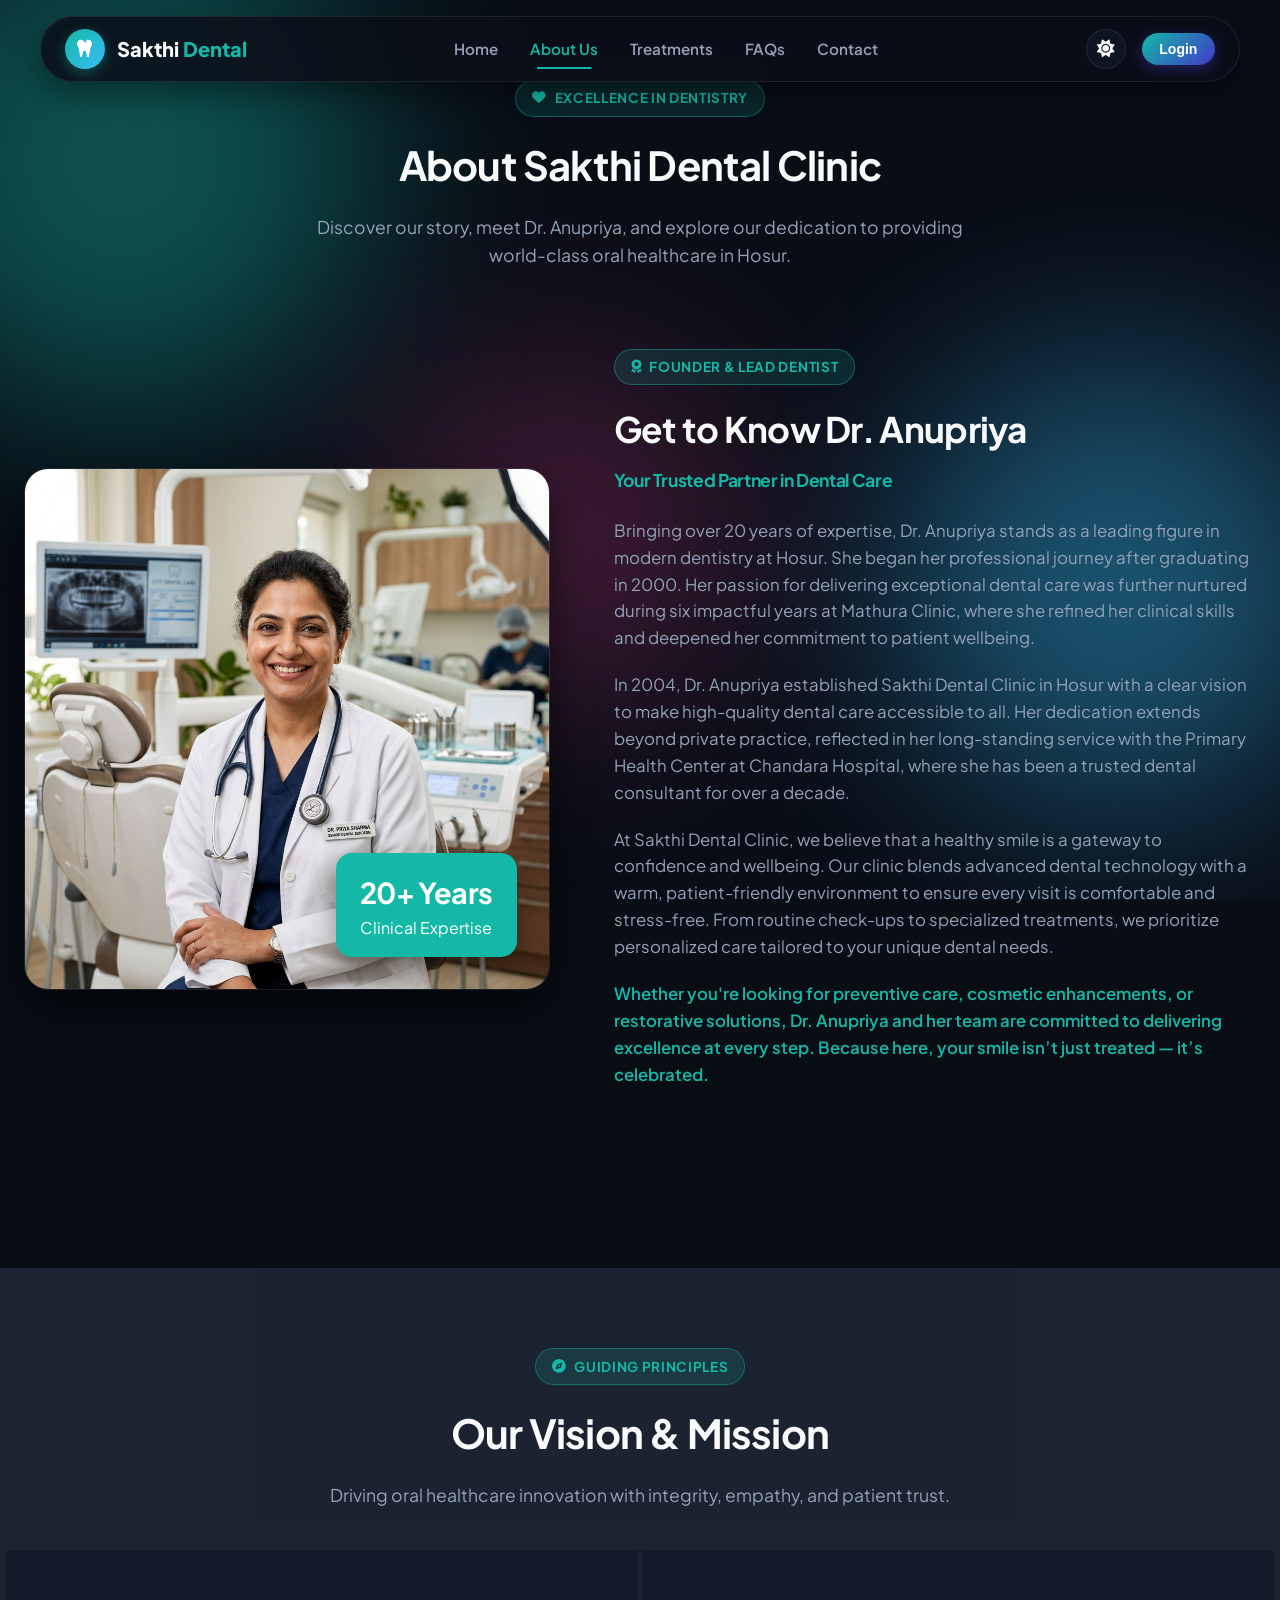
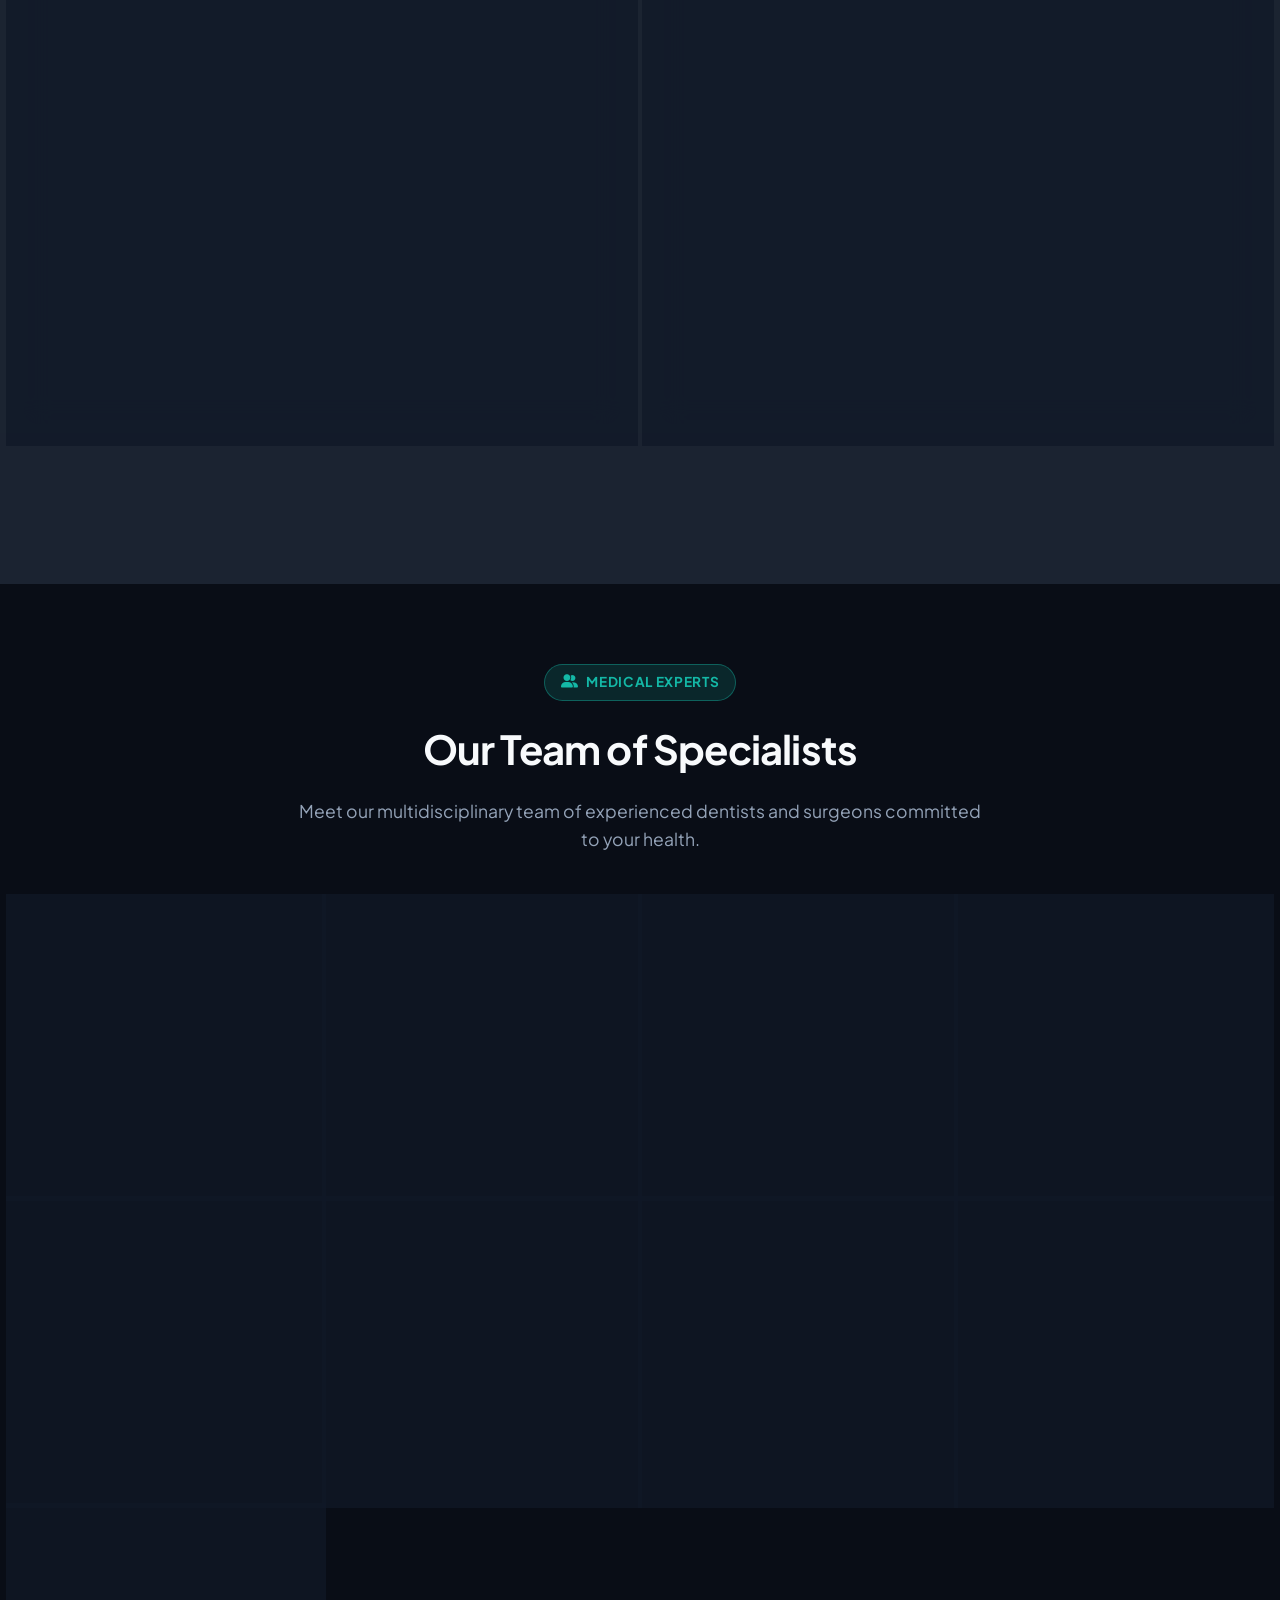
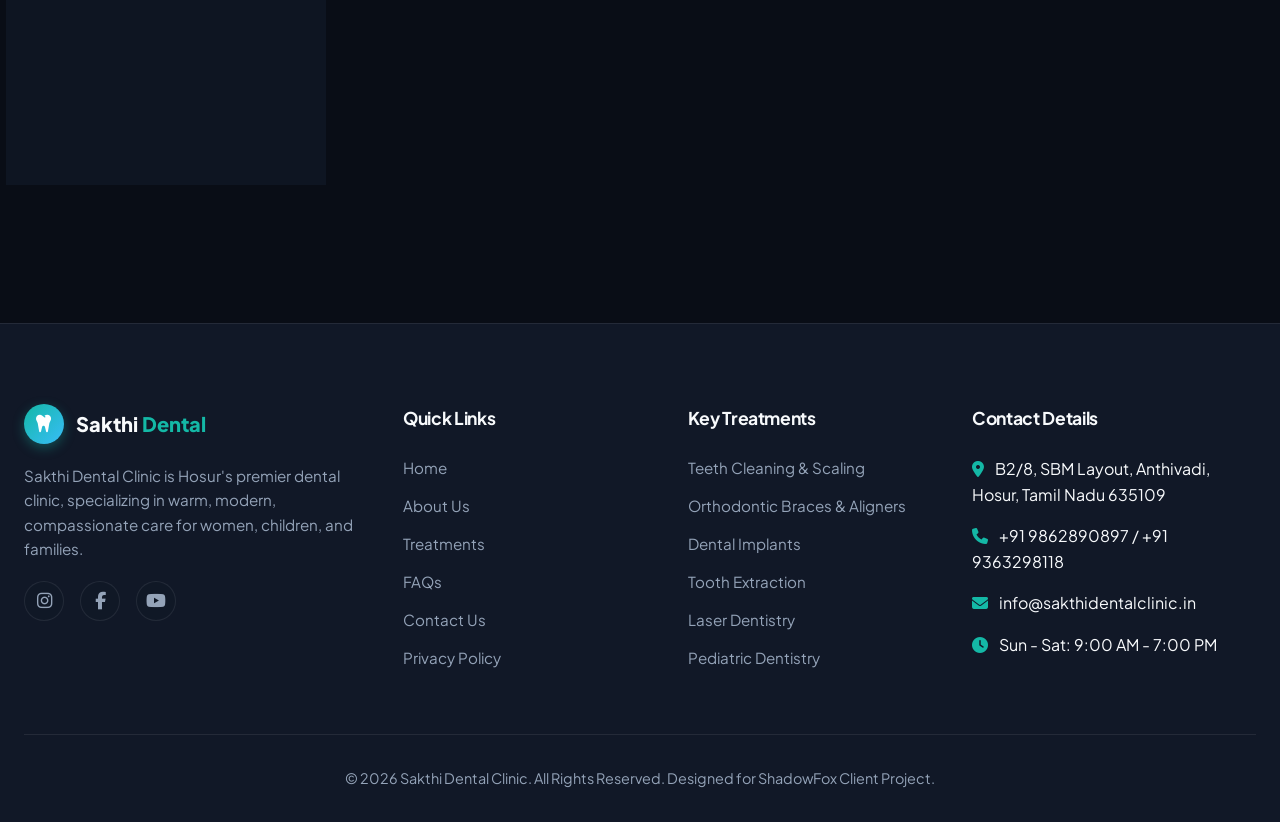
==== commit 92accb22: "feat: Hide hero section after login and update header Logout button to clean text-only design" ====
--- a/about.html
+++ b/about.html
@@ -52,6 +52,11 @@
         <!-- Dark Mode Toggle Button -->
         <button class="theme-toggle-btn" aria-label="Toggle Theme">
           <i class="fa-solid fa-moon"></i>
+        </button>
+
+        <!-- Direct Logout Button (Visible ONLY After Login: Text Only) -->
+        <button class="btn-header-logout logout-btn" id="navHeaderLogoutBtn" style="display: none;">
+          Logout
         </button>
 
         <!-- Guest State Auth Button (Before Login) -->
--- a/style.css
+++ b/style.css
@@ -2985,3 +2985,35 @@
   font-weight: 700;
   white-space: nowrap;
 }
+
+/* Header Direct Logout Button (Between Dark Mode & Profile: Text Only) */
+.btn-header-logout {
+  padding: 0.45rem 0.9rem;
+  background: rgba(239, 68, 68, 0.08);
+  border: 1px solid rgba(239, 68, 68, 0.28);
+  border-radius: var(--radius-md);
+  color: #ef4444;
+  font-size: 0.85rem;
+  font-weight: 700;
+  cursor: pointer;
+  display: inline-flex;
+  align-items: center;
+  justify-content: center;
+  transition: all 0.25s cubic-bezier(0.16, 1, 0.3, 1);
+  white-space: nowrap;
+}
+
+.btn-header-logout:hover {
+  background: #ef4444;
+  color: #ffffff;
+  border-color: #ef4444;
+  box-shadow: 0 4px 14px rgba(239, 68, 68, 0.35);
+  transform: translateY(-1px);
+}
+
+@media (max-width: 640px) {
+  .btn-header-logout {
+    padding: 0.4rem 0.7rem;
+    font-size: 0.8rem;
+  }
+}
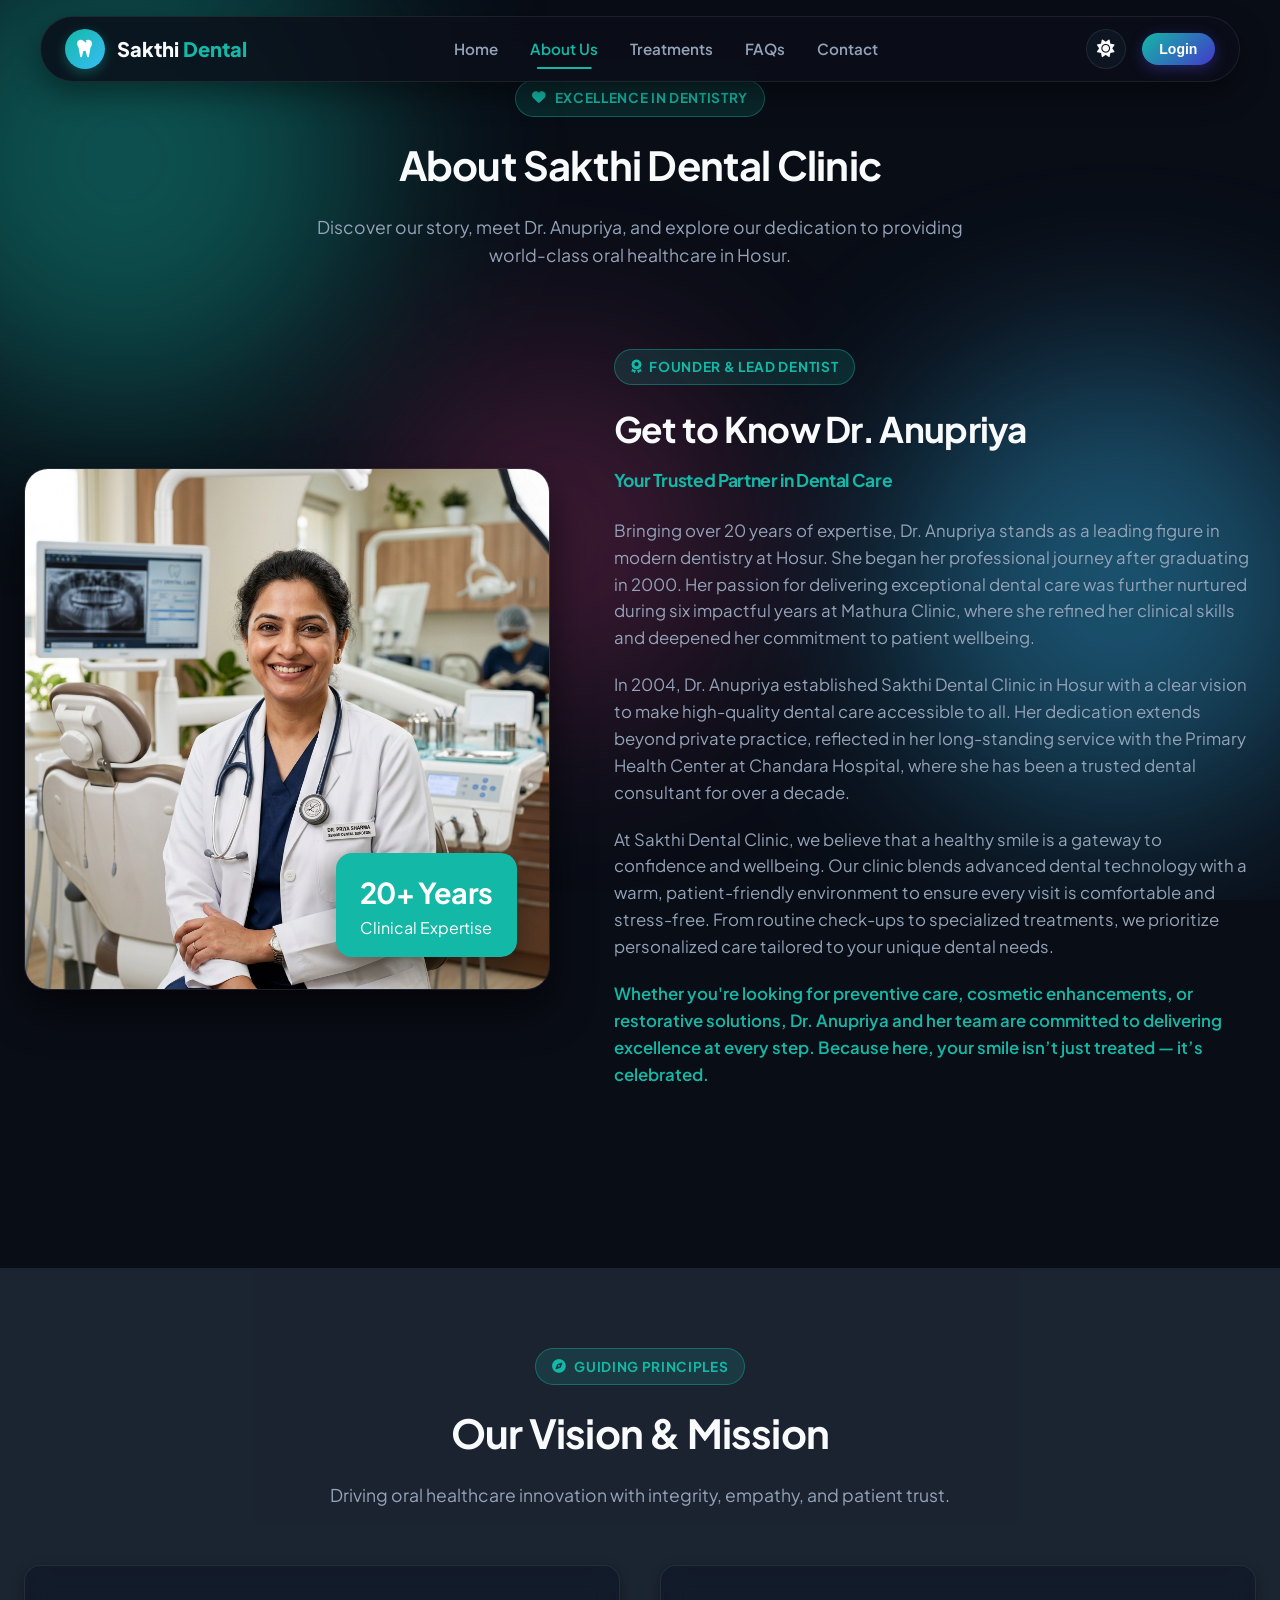
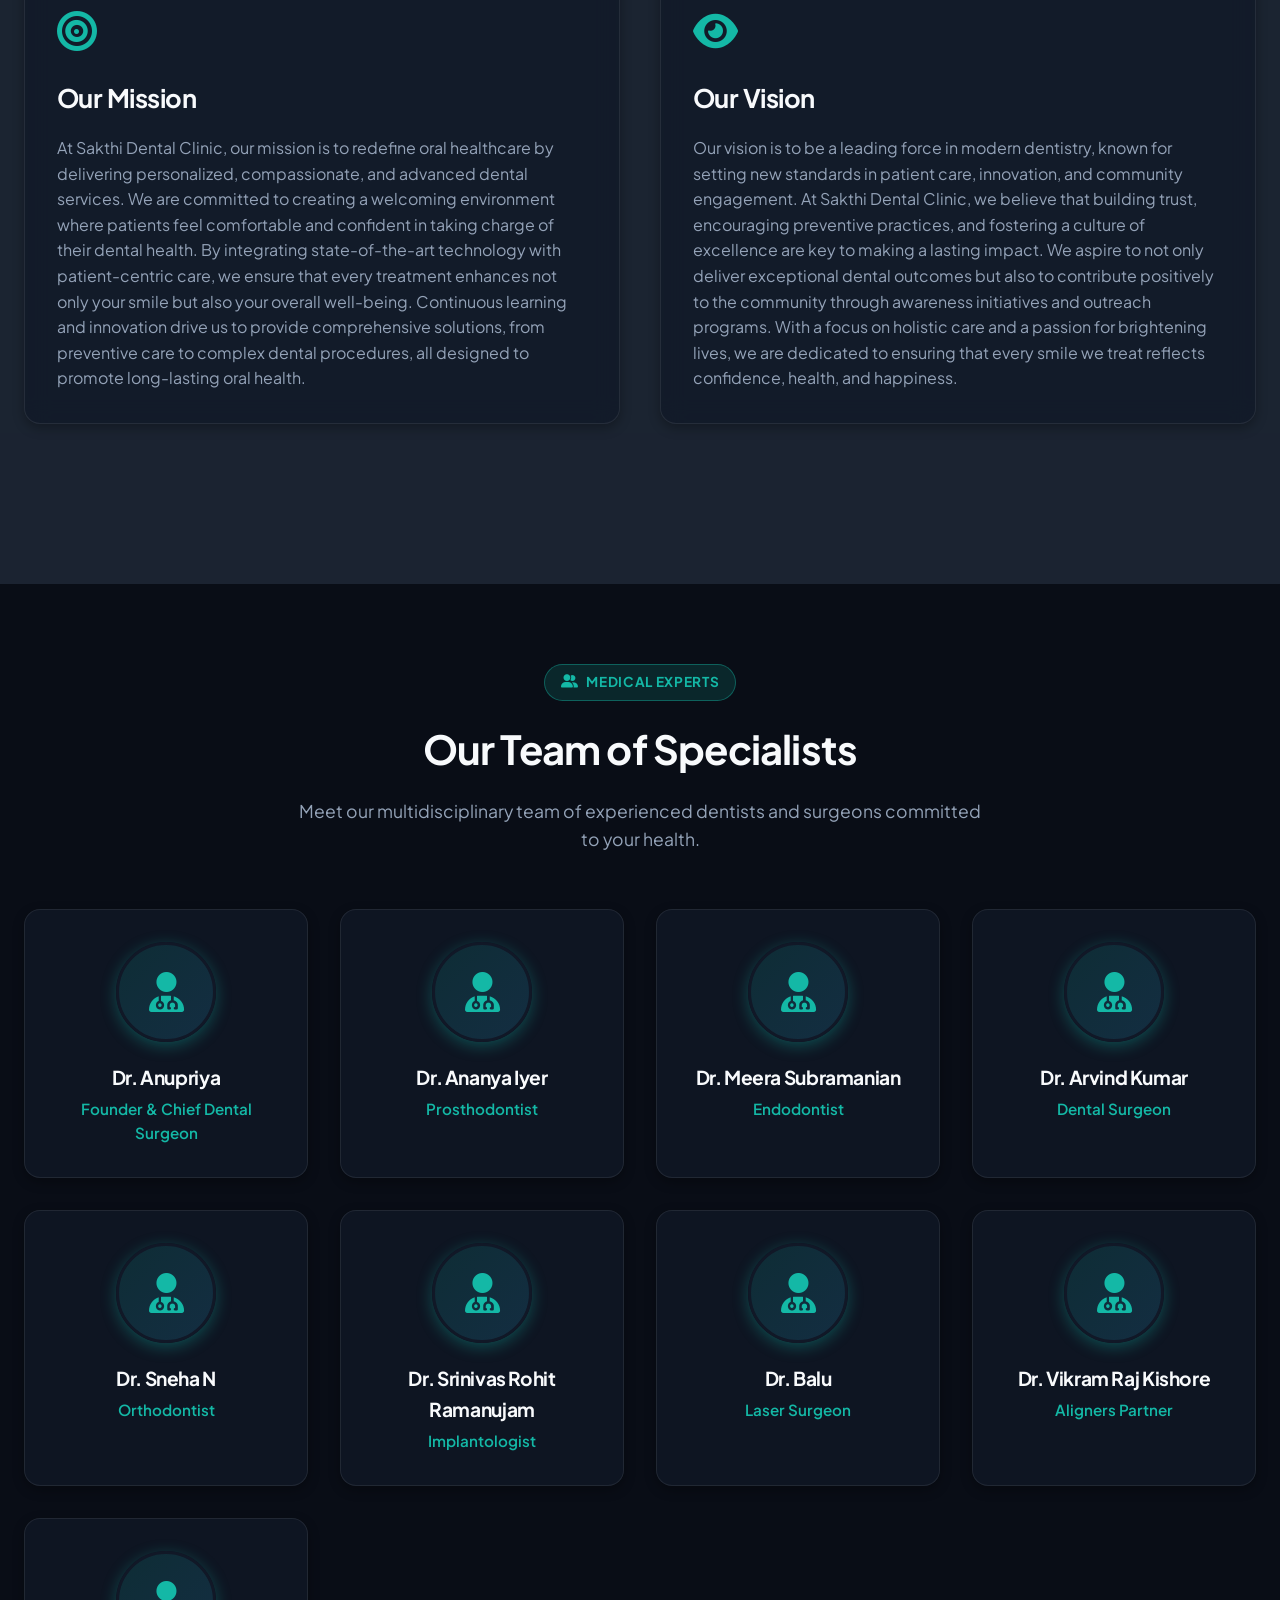
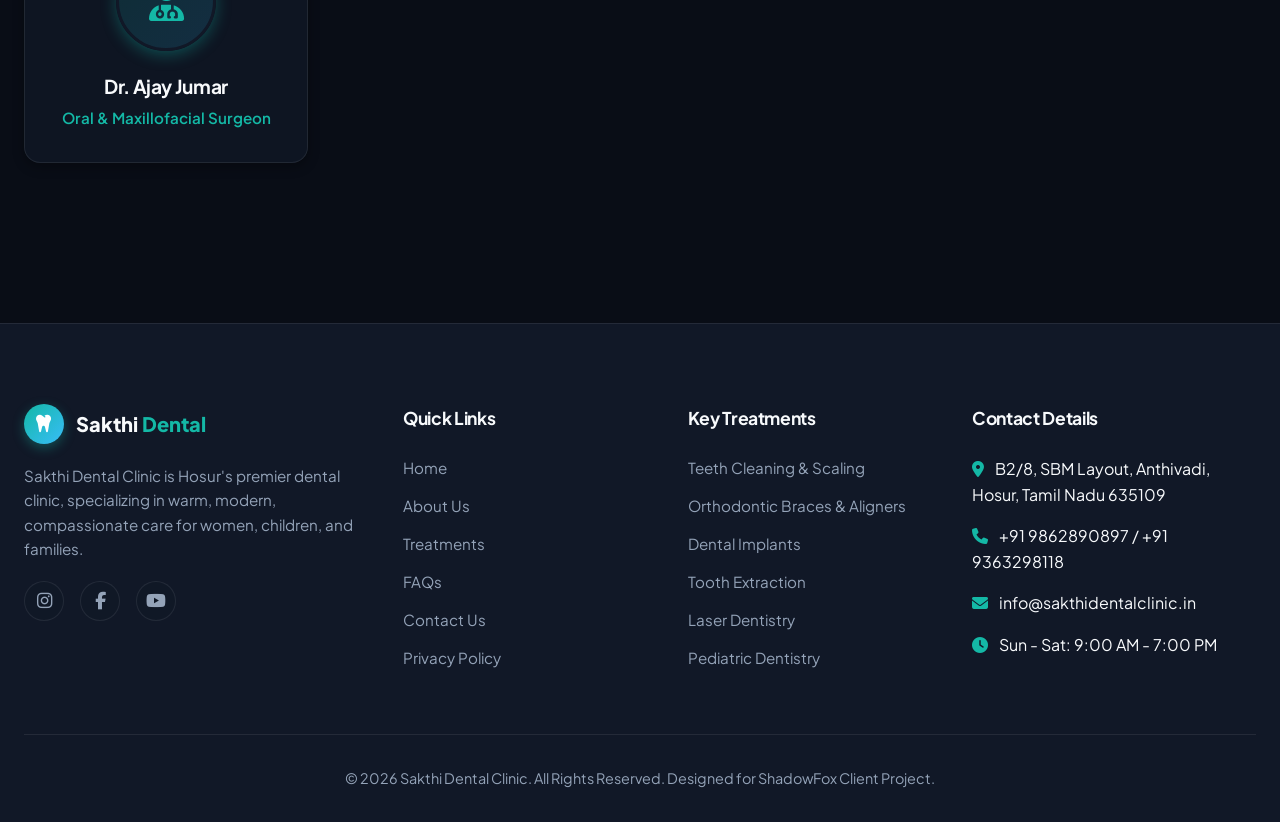
==== commit eff124d9: "feat: Enhance auth modal image visibility and dynamic image swapping for Sign In and Sign Up" ====
--- a/about.html
+++ b/about.html
@@ -549,7 +549,7 @@
 
         <!-- Visual Side -->
         <div class="auth-visual-side">
-          <div class="auth-visual-bg" style="background-image: url('./assets/images/auth_banner.jpg');"></div>
+          <div class="auth-visual-bg" id="authVisualBg" style="background-image: url('./assets/images/auth_banner.jpg');"></div>
           <div class="auth-visual-overlay">
             <div class="auth-visual-header">
               <div class="logo">
--- a/style.css
+++ b/style.css
@@ -2281,27 +2281,38 @@
 }
 
 .auth-card-body {
-  display: grid;
-  grid-template-columns: 1fr 1fr;
+  display: flex;
+  flex-direction: row;
   min-height: 580px;
+  overflow: hidden;
+  transition: all 0.5s cubic-bezier(0.16, 1, 0.3, 1);
+}
+
+.auth-card-body.reverse-layout {
+  flex-direction: row-reverse;
 }
 
 @media (max-width: 850px) {
-  .auth-card-body {
-    grid-template-columns: 1fr;
+  .auth-card-body, .auth-card-body.reverse-layout {
+    flex-direction: column;
   }
   .auth-visual-side {
     display: none;
   }
+  .auth-form-side {
+    width: 100%;
+  }
 }
 
 /* Form Side */
 .auth-form-side {
+  width: 50%;
   padding: 2.5rem 2.25rem;
   display: flex;
   flex-direction: column;
   justify-content: center;
   background: #131b2e;
+  transition: all 0.4s cubic-bezier(0.16, 1, 0.3, 1);
 }
 
 /* Mode Switch Tabs (Sign In / Sign Up) */
@@ -2548,6 +2559,7 @@
   overflow: hidden;
   display: flex;
   flex-direction: column;
+  min-height: 550px;
 }
 
 .auth-visual-bg {
@@ -2555,17 +2567,20 @@
   inset: 0;
   background-size: cover;
   background-position: center;
-  transition: transform 0.8s ease;
+  background-repeat: no-repeat;
+  transition: all 0.6s cubic-bezier(0.16, 1, 0.3, 1);
+  filter: brightness(0.92) contrast(1.05);
 }
 
 .auth-visual-side:hover .auth-visual-bg {
-  transform: scale(1.04);
+  transform: scale(1.05);
+  filter: brightness(1) contrast(1.1);
 }
 
 .auth-visual-overlay {
   position: absolute;
   inset: 0;
-  background: linear-gradient(180deg, rgba(15, 23, 42, 0.4) 0%, rgba(15, 23, 42, 0.92) 80%);
+  background: linear-gradient(180deg, rgba(15, 23, 42, 0.2) 0%, rgba(15, 23, 42, 0.72) 85%);
   padding: 2.5rem;
   display: flex;
   flex-direction: column;
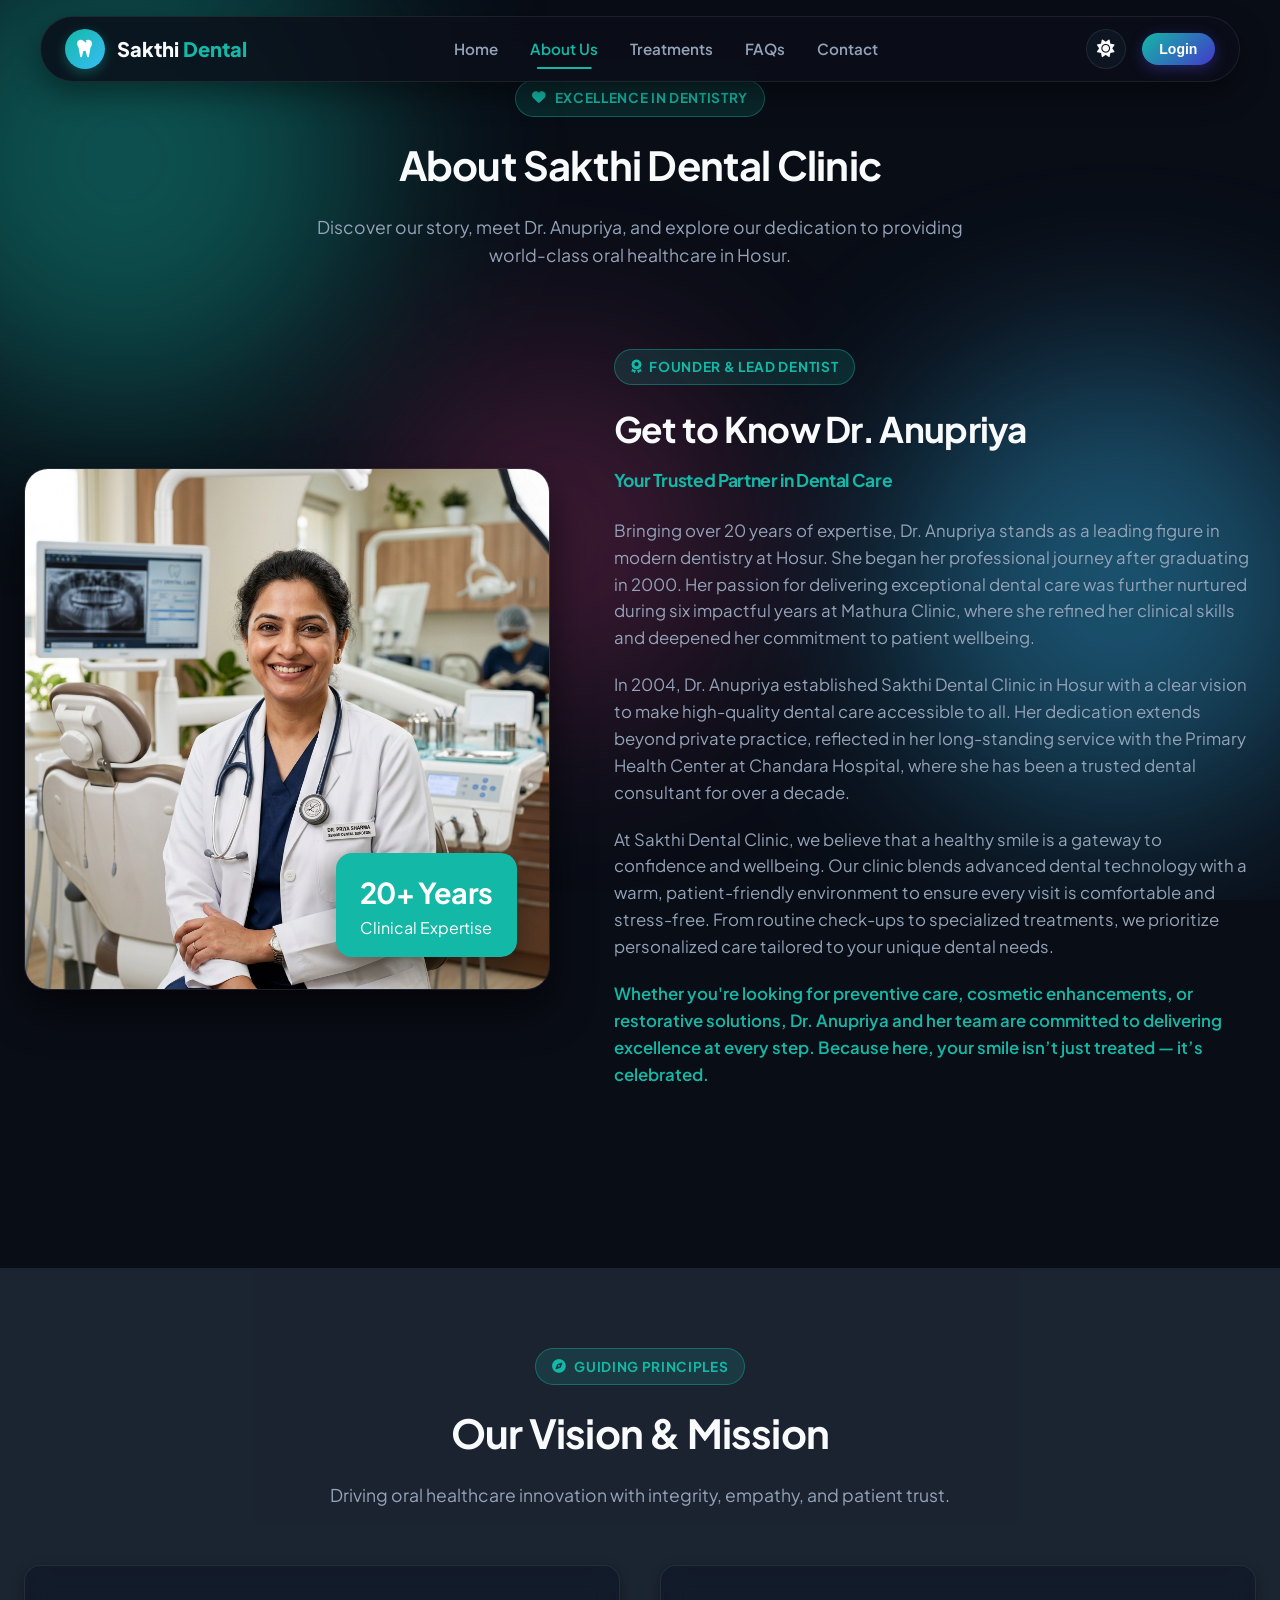
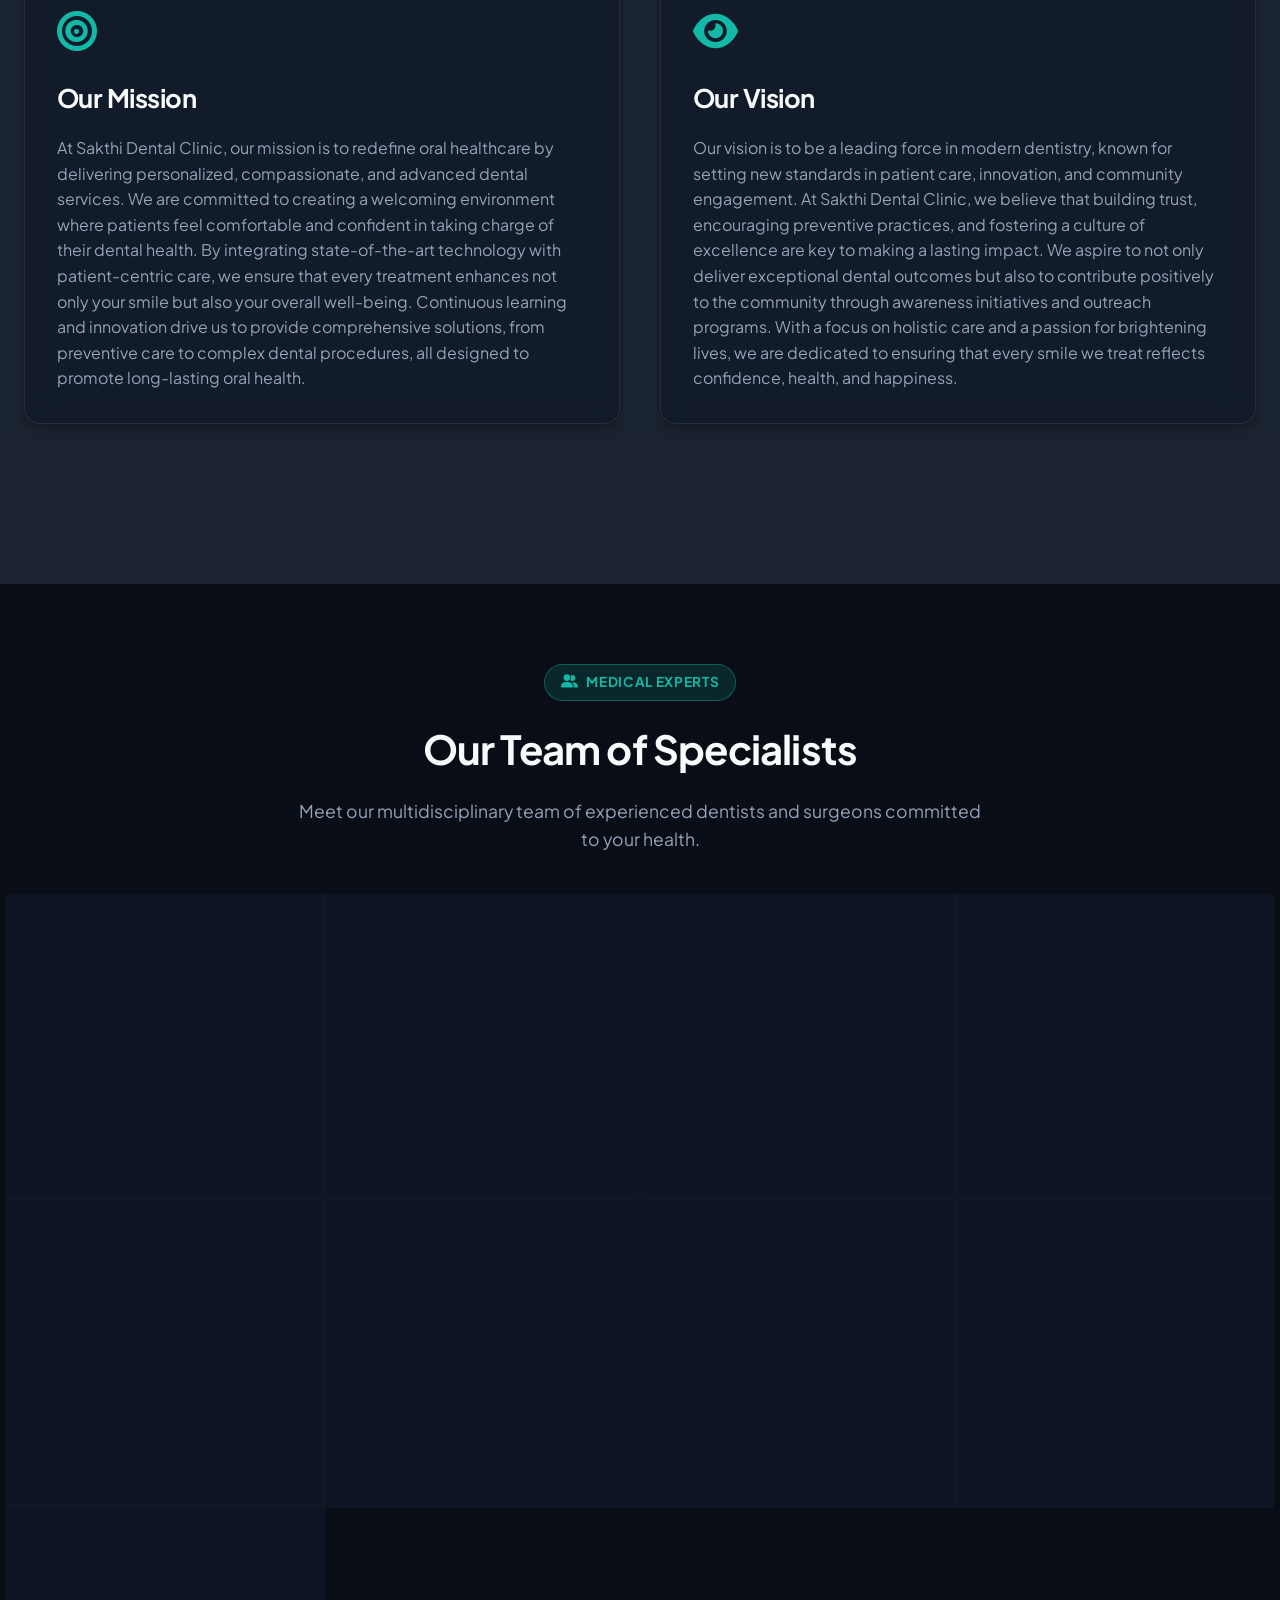
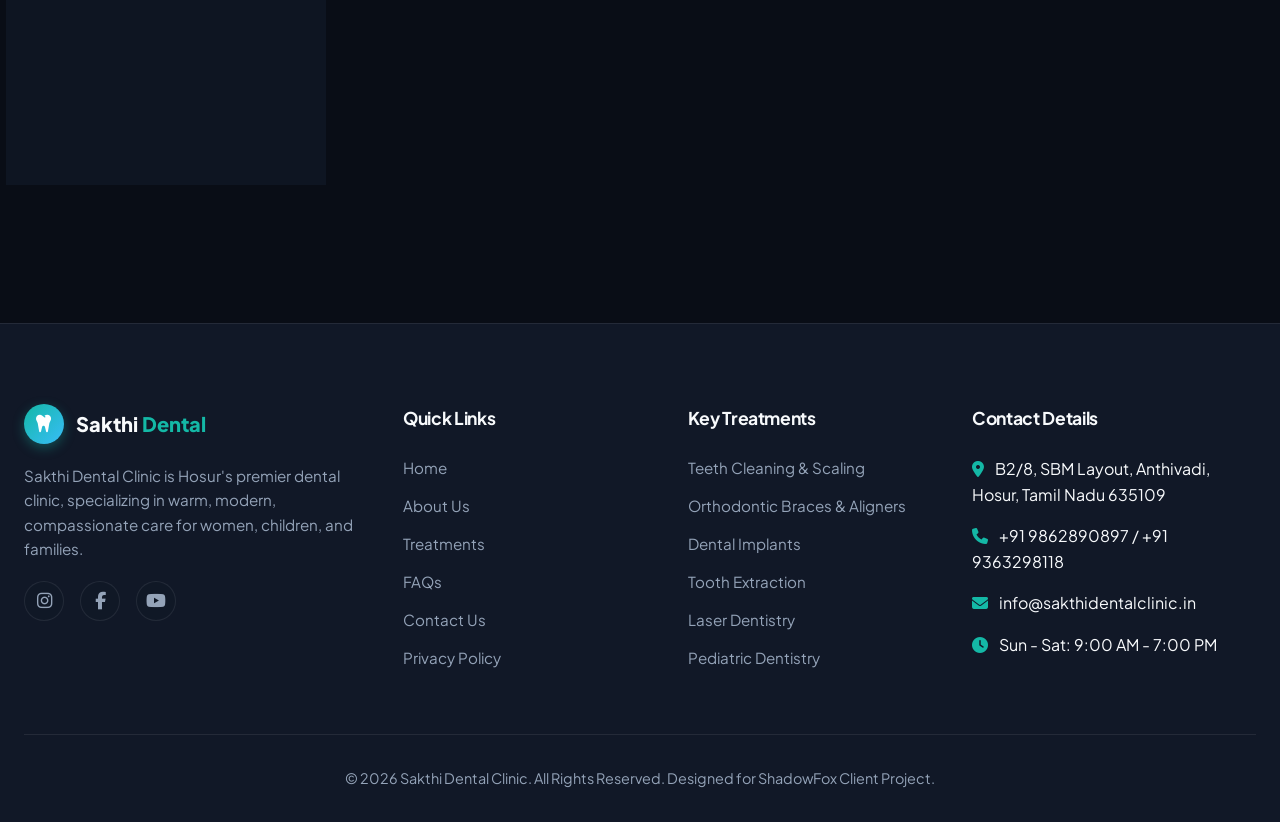
==== commit 822cbf9a: "fix: Add form-side header image banner and ensure auth visual side image renders across all viewport" ====
--- a/about.html
+++ b/about.html
@@ -430,6 +430,11 @@
       <div class="auth-card-body">
         <!-- Form Side -->
         <div class="auth-form-side">
+          <!-- Relevant Dental Clinic Header Image -->
+          <div class="auth-form-header-img">
+            <img id="authFormHeaderImg" src="./assets/images/auth_banner.jpg" alt="Sakthi Dental Clinic Showcase">
+          </div>
+
           <!-- Auth Mode Tabs (Sign In / Sign Up) -->
           <div class="auth-mode-switch">
             <button type="button" class="auth-mode-btn active" id="tabBtnSignIn" data-tab="signin">Sign In</button>
@@ -549,7 +554,7 @@
 
         <!-- Visual Side -->
         <div class="auth-visual-side">
-          <div class="auth-visual-bg" id="authVisualBg" style="background-image: url('./assets/images/auth_banner.jpg');"></div>
+          <img src="./assets/images/auth_banner.jpg" id="authVisualImg" class="auth-visual-img" alt="Sakthi Dental Clinic Showcase">
           <div class="auth-visual-overlay">
             <div class="auth-visual-header">
               <div class="logo">
--- a/style.css
+++ b/style.css
@@ -2296,12 +2296,36 @@
   .auth-card-body, .auth-card-body.reverse-layout {
     flex-direction: column;
   }
-  .auth-visual-side {
-    display: none;
-  }
-  .auth-form-side {
+  .auth-form-side, .auth-visual-side {
     width: 100%;
   }
+  .auth-visual-side {
+    min-height: 240px;
+  }
+}
+
+/* Relevant Dental Clinic Header Image inside Form Side */
+.auth-form-header-img {
+  width: 100%;
+  height: 120px;
+  border-radius: 16px;
+  overflow: hidden;
+  margin-bottom: 1.25rem;
+  box-shadow: 0 4px 20px rgba(0, 0, 0, 0.4);
+  border: 1px solid rgba(255, 255, 255, 0.12);
+  flex-shrink: 0;
+}
+
+.auth-form-header-img img {
+  width: 100%;
+  height: 100%;
+  object-fit: cover;
+  object-position: center;
+  transition: transform 0.5s ease;
+}
+
+.auth-form-header-img:hover img {
+  transform: scale(1.05);
 }
 
 /* Form Side */
@@ -2562,17 +2586,20 @@
   min-height: 550px;
 }
 
-.auth-visual-bg {
+.auth-visual-img {
   position: absolute;
-  inset: 0;
-  background-size: cover;
-  background-position: center;
-  background-repeat: no-repeat;
-  transition: all 0.6s cubic-bezier(0.16, 1, 0.3, 1);
+  top: 0;
+  left: 0;
+  width: 100%;
+  height: 100%;
+  object-fit: cover;
+  object-position: center;
+  z-index: 1;
+  transition: transform 0.6s cubic-bezier(0.16, 1, 0.3, 1);
   filter: brightness(0.92) contrast(1.05);
 }
 
-.auth-visual-side:hover .auth-visual-bg {
+.auth-visual-side:hover .auth-visual-img {
   transform: scale(1.05);
   filter: brightness(1) contrast(1.1);
 }
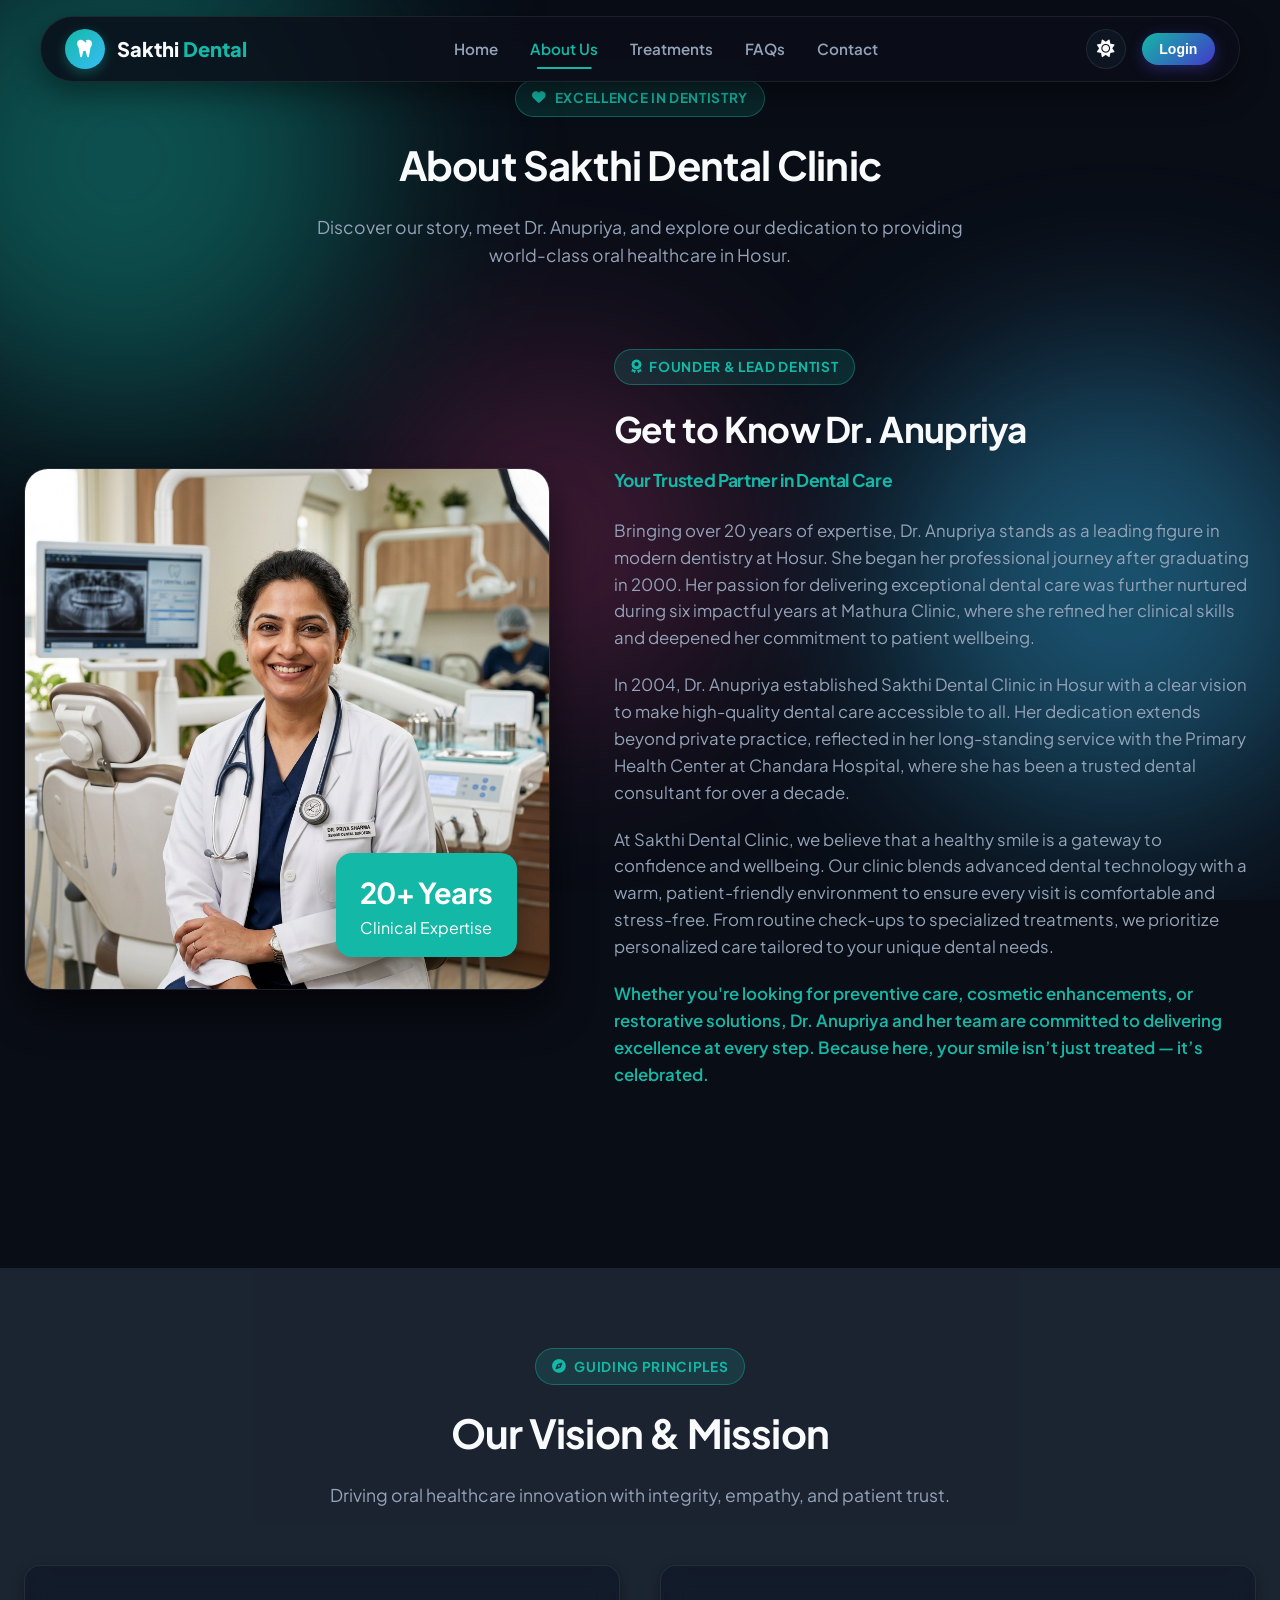
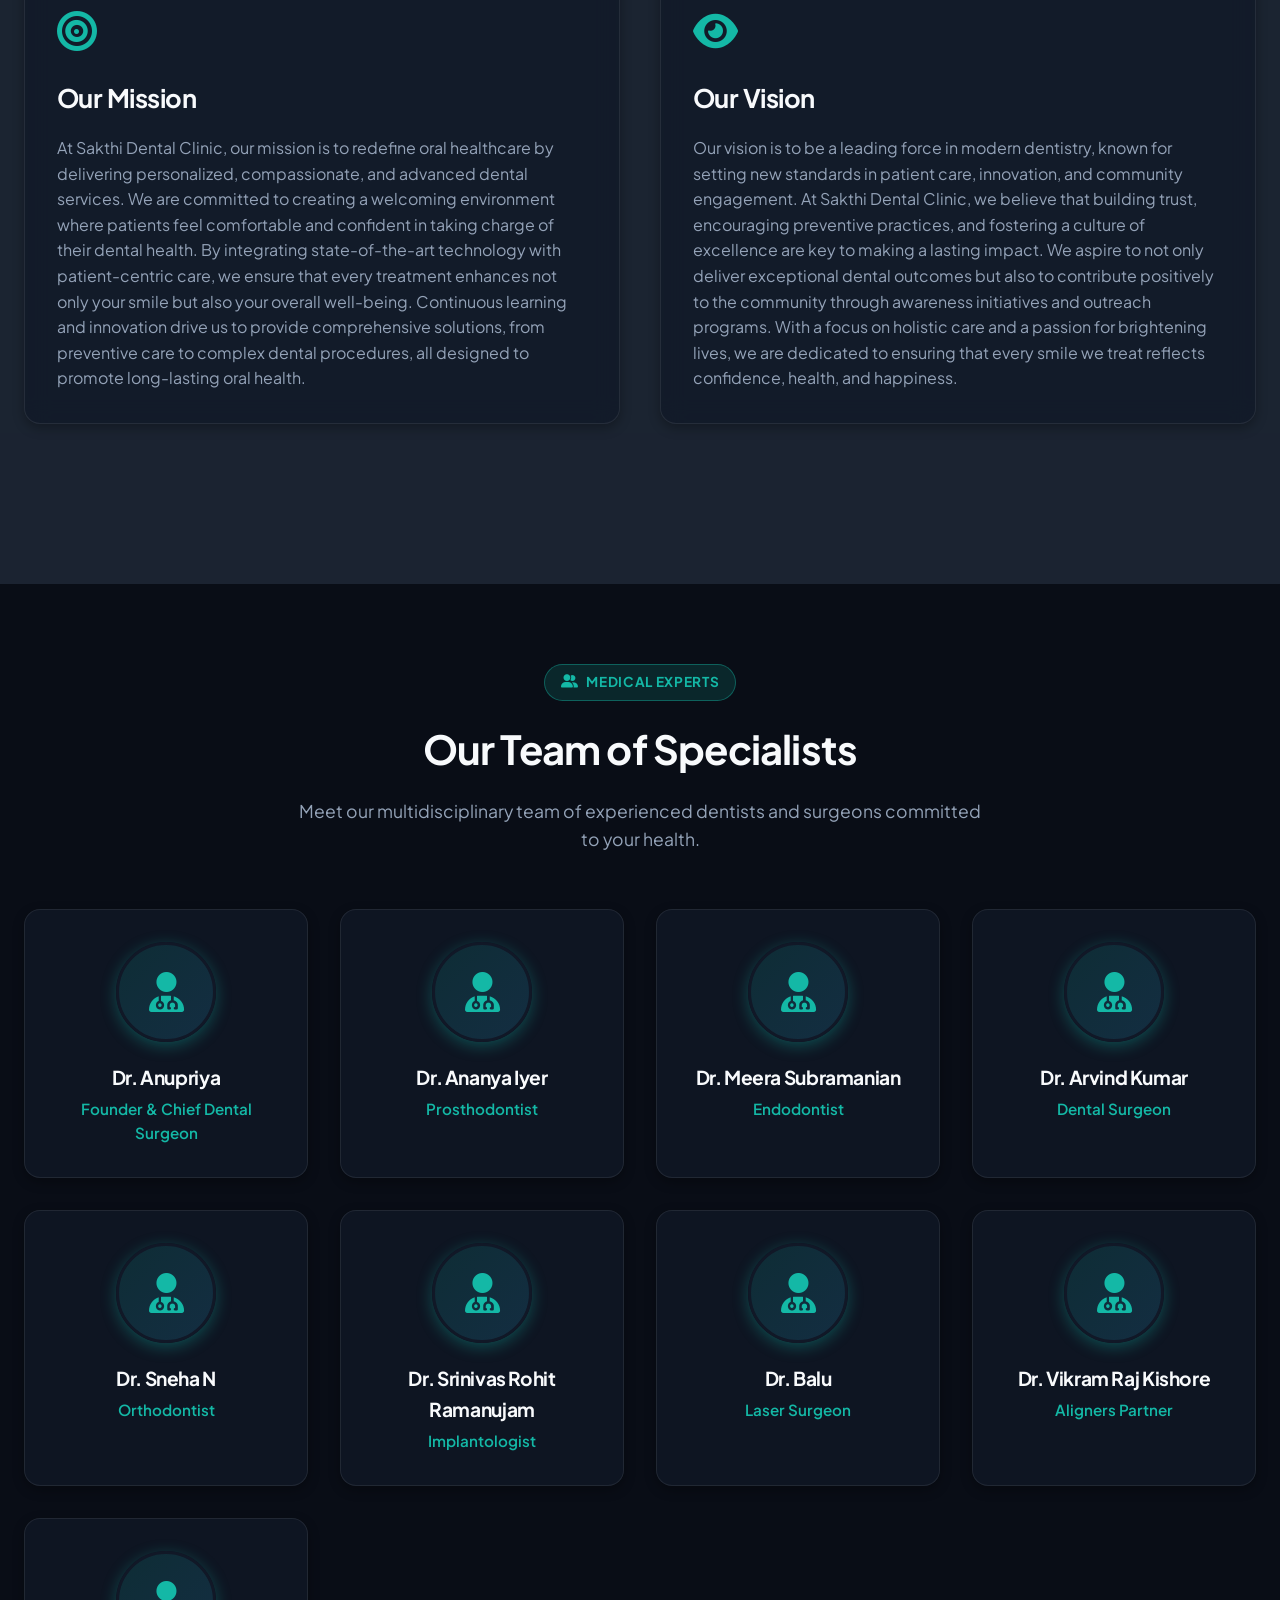
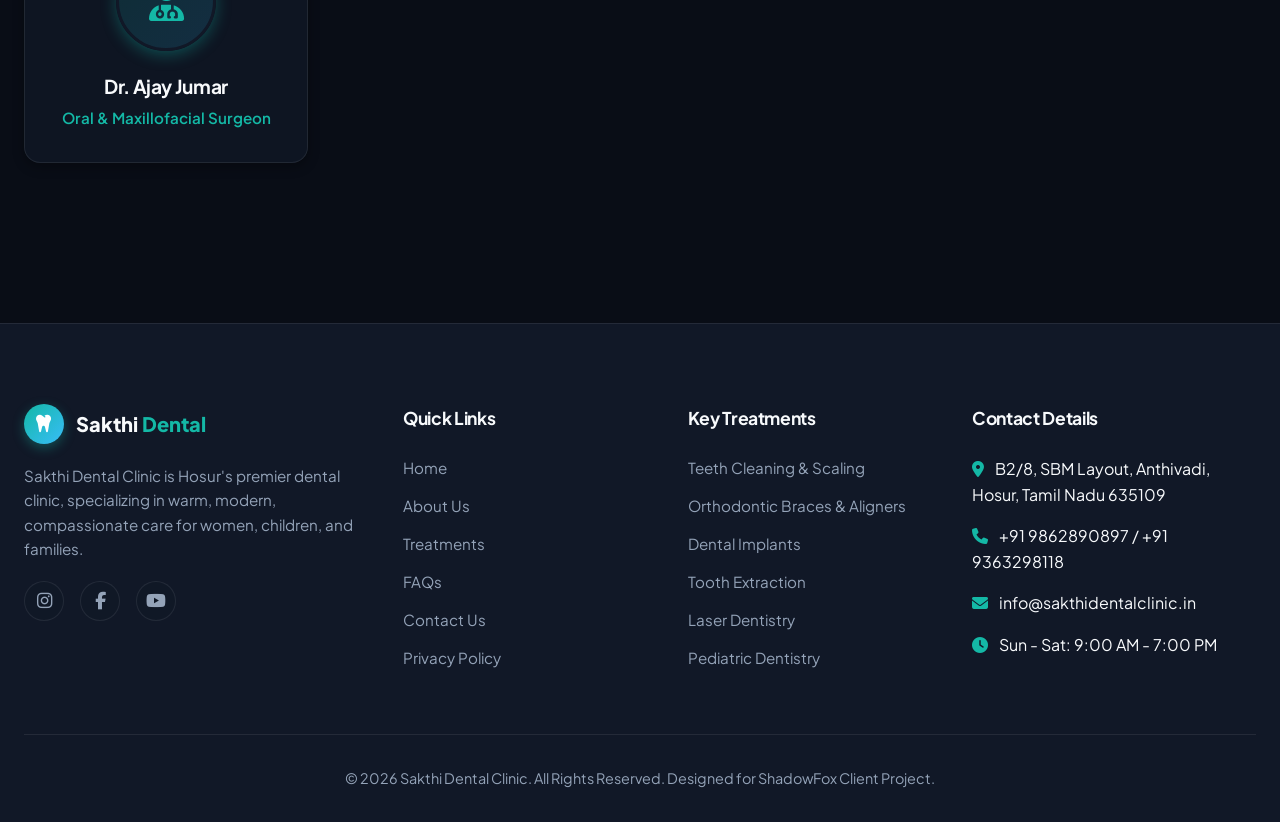
==== commit c2f3de4b: "fix: Place image showcase in free space beside form (50% split-screen) for Login and Sign Up" ====
--- a/about.html
+++ b/about.html
@@ -430,11 +430,6 @@
       <div class="auth-card-body">
         <!-- Form Side -->
         <div class="auth-form-side">
-          <!-- Relevant Dental Clinic Header Image -->
-          <div class="auth-form-header-img">
-            <img id="authFormHeaderImg" src="./assets/images/auth_banner.jpg" alt="Sakthi Dental Clinic Showcase">
-          </div>
-
           <!-- Auth Mode Tabs (Sign In / Sign Up) -->
           <div class="auth-mode-switch">
             <button type="button" class="auth-mode-btn active" id="tabBtnSignIn" data-tab="signin">Sign In</button>
--- a/style.css
+++ b/style.css
@@ -2304,30 +2304,6 @@
   }
 }
 
-/* Relevant Dental Clinic Header Image inside Form Side */
-.auth-form-header-img {
-  width: 100%;
-  height: 120px;
-  border-radius: 16px;
-  overflow: hidden;
-  margin-bottom: 1.25rem;
-  box-shadow: 0 4px 20px rgba(0, 0, 0, 0.4);
-  border: 1px solid rgba(255, 255, 255, 0.12);
-  flex-shrink: 0;
-}
-
-.auth-form-header-img img {
-  width: 100%;
-  height: 100%;
-  object-fit: cover;
-  object-position: center;
-  transition: transform 0.5s ease;
-}
-
-.auth-form-header-img:hover img {
-  transform: scale(1.05);
-}
-
 /* Form Side */
 .auth-form-side {
   width: 50%;
@@ -2579,6 +2555,9 @@
 
 /* Visual Side (Screenshot Style Showcase) */
 .auth-visual-side {
+  width: 50%;
+  min-width: 50%;
+  flex: 1;
   position: relative;
   overflow: hidden;
   display: flex;
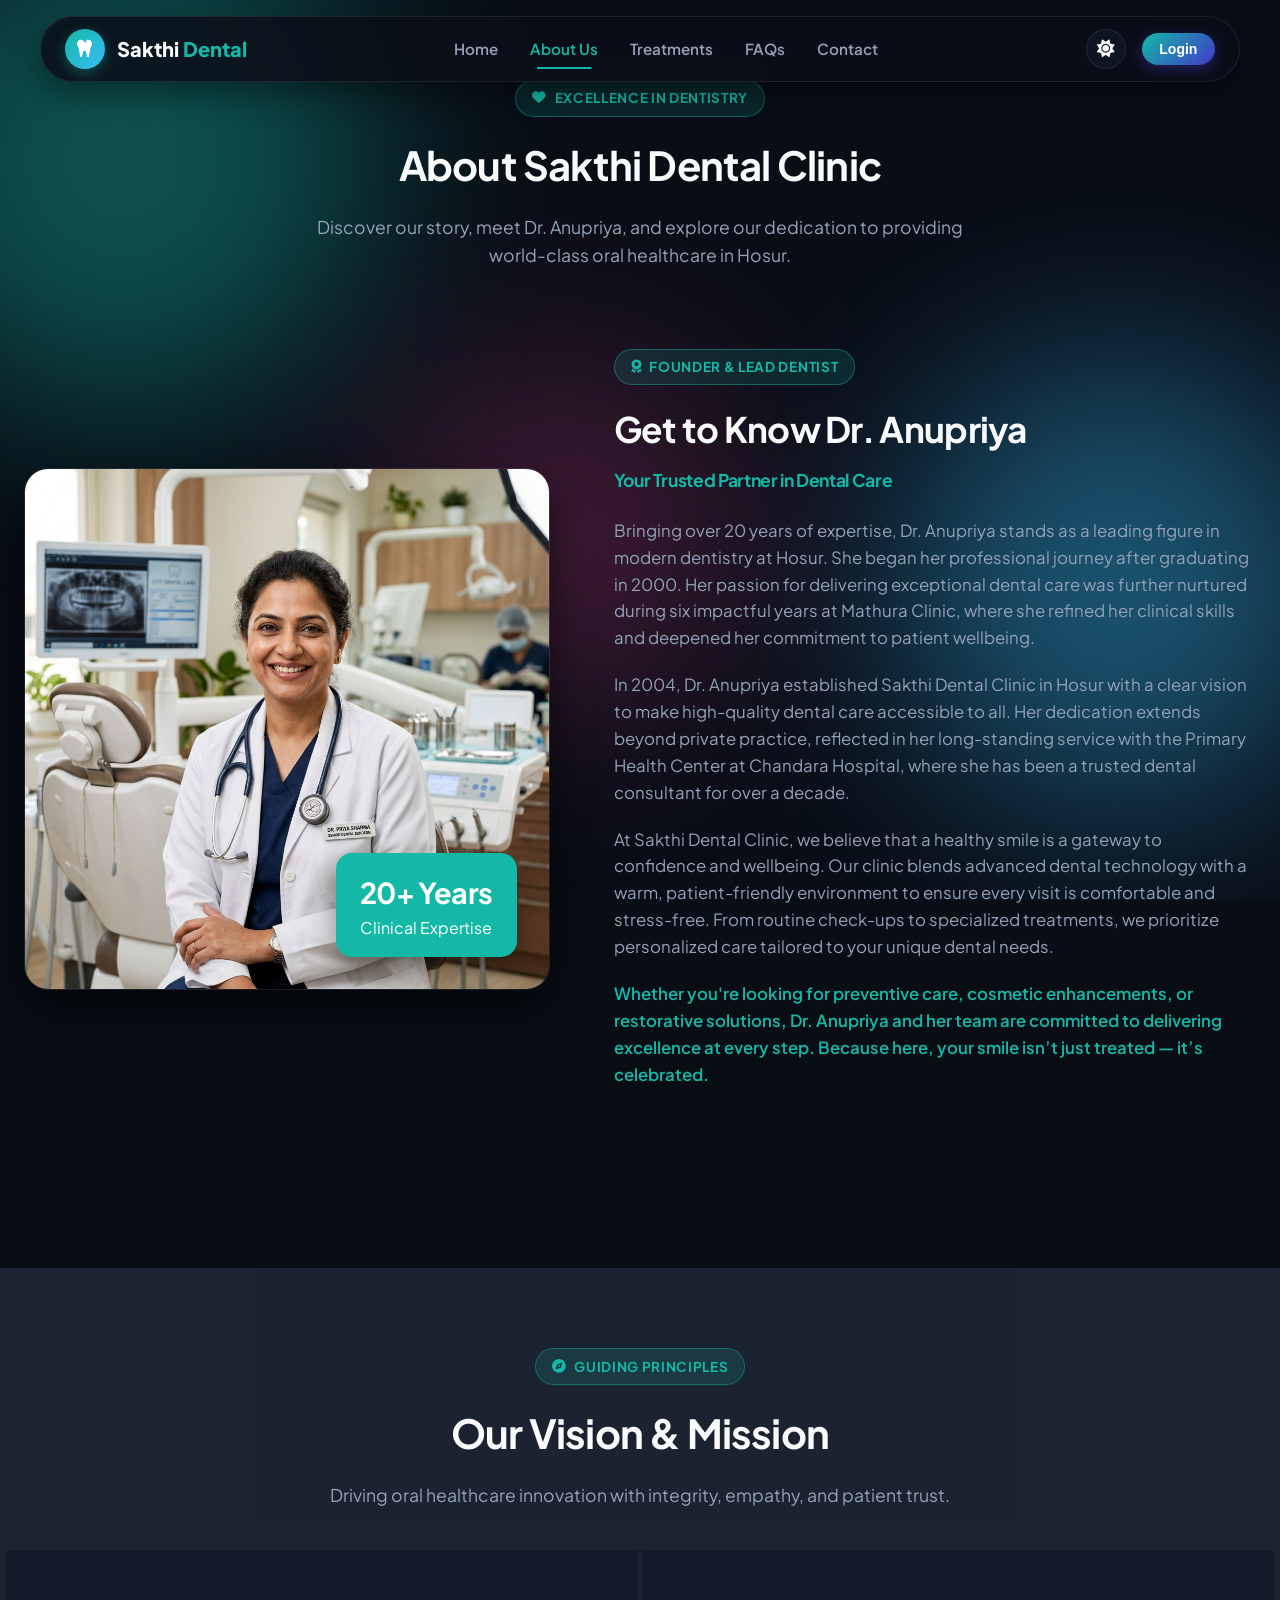
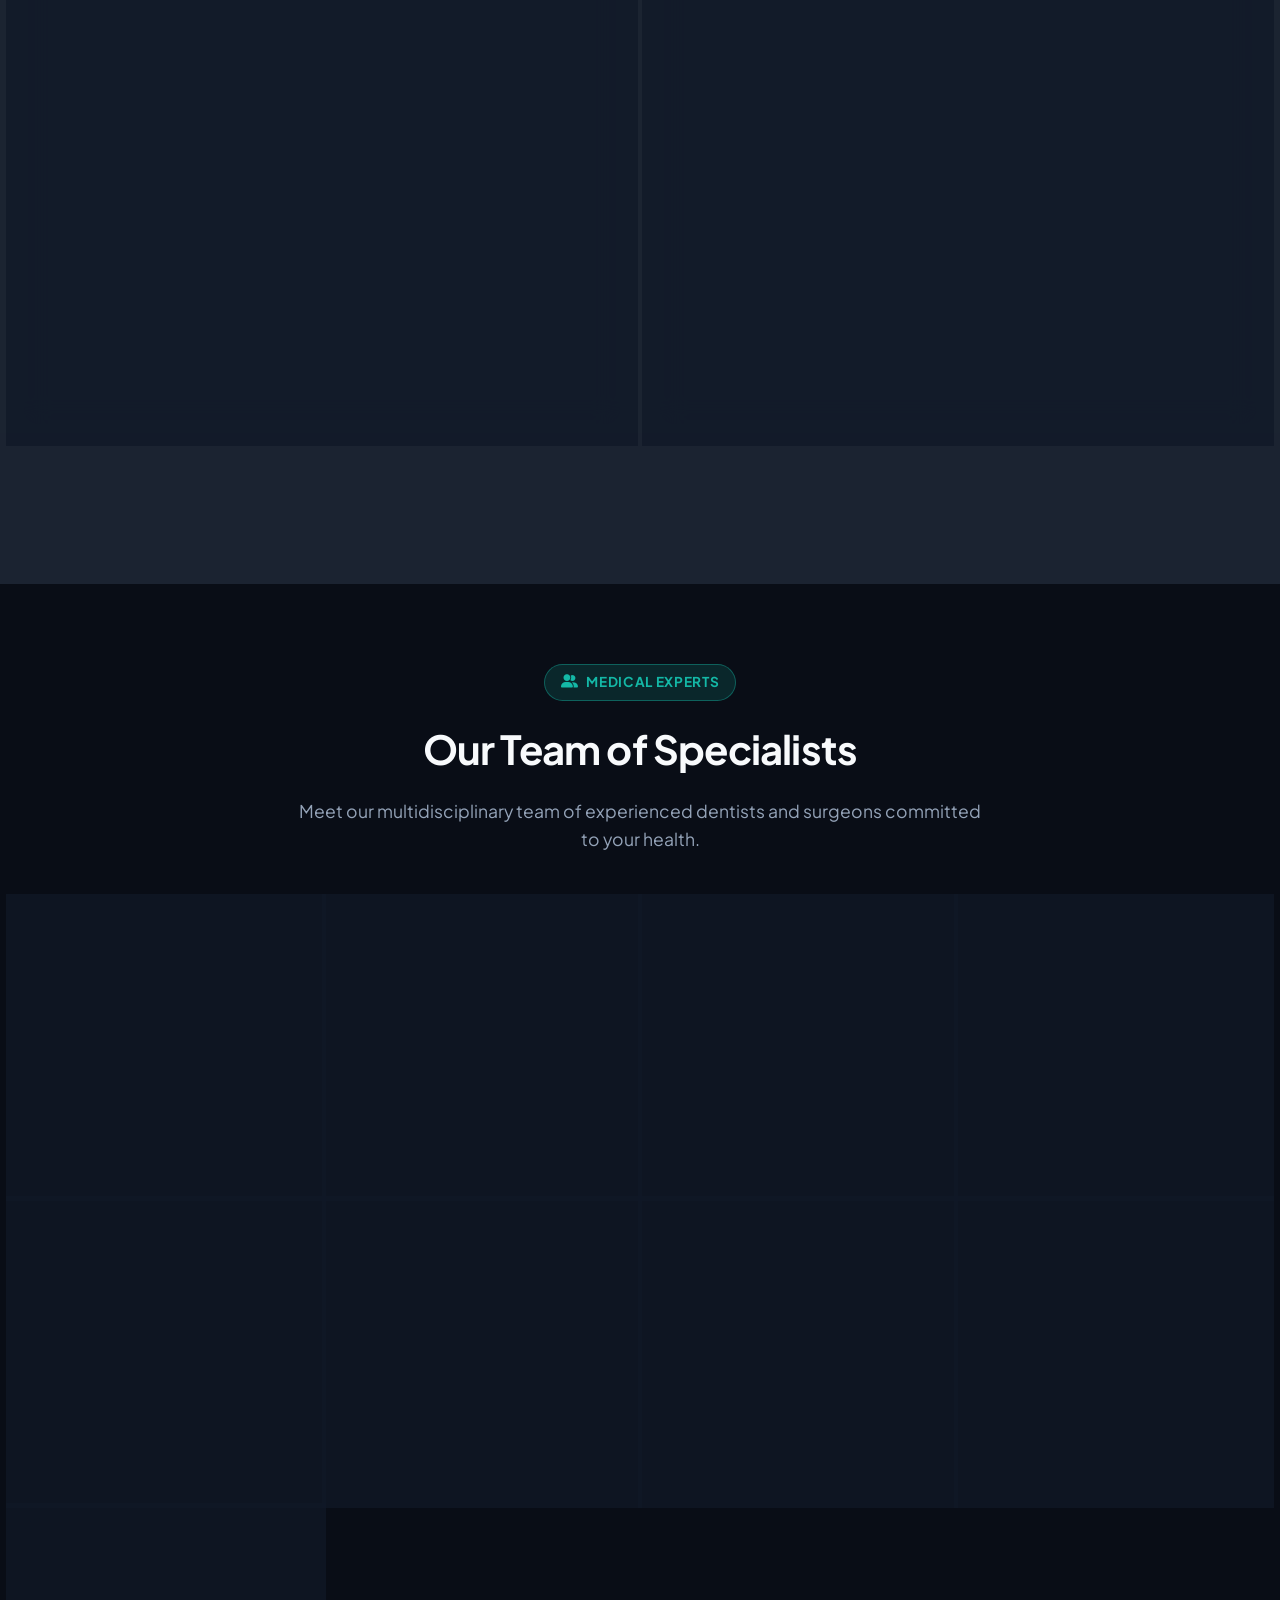
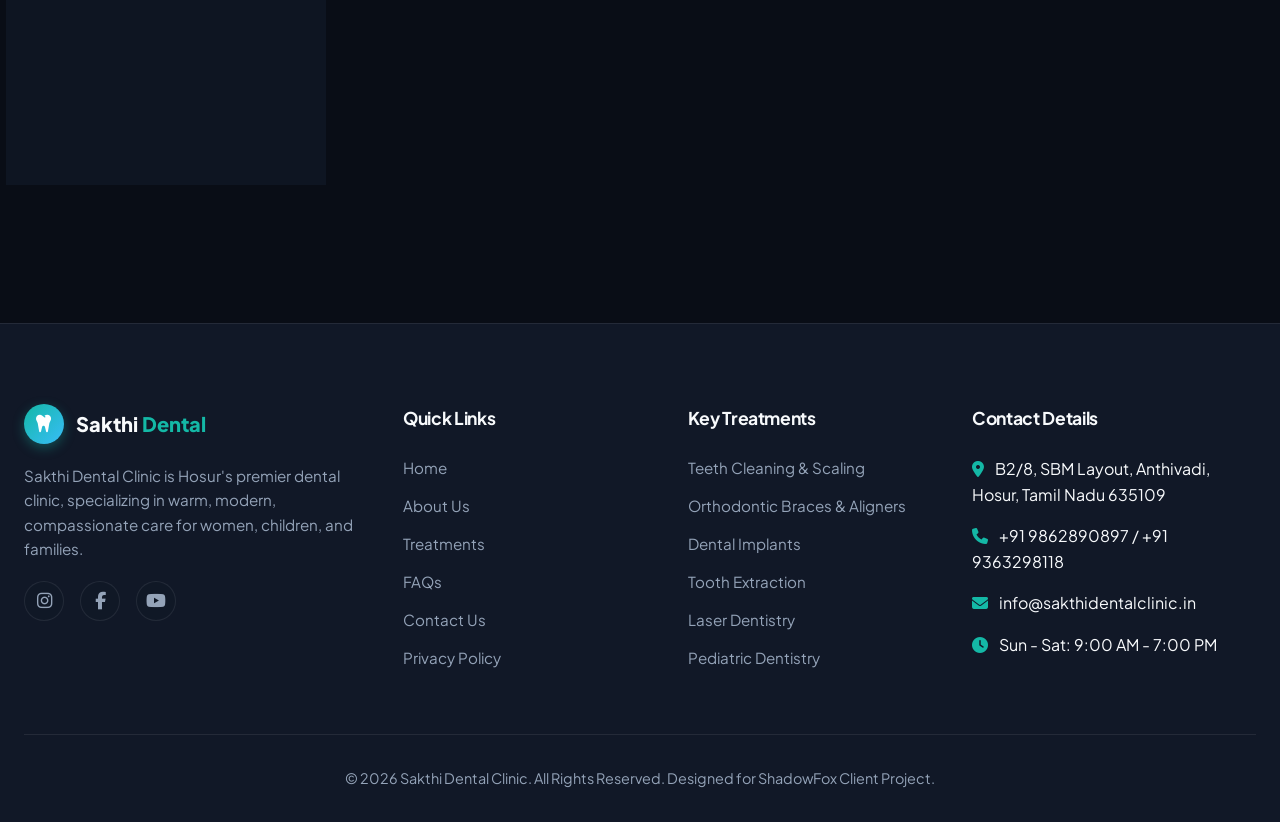
==== commit 92d98f9b: "fix: Hide cramped inline navbar on mobile and add complete, sleek mobile navigation drawer with all " ====
--- a/about.html
+++ b/about.html
@@ -102,7 +102,7 @@
     </div>
   </header>
 
-  <!-- Mobile Drawer -->
+  <!-- Mobile Navigation Drawer -->
   <div class="drawer-overlay"></div>
   <div class="mobile-drawer">
     <div>
@@ -111,53 +111,60 @@
           <div class="logo-icon"><i class="fa-solid fa-tooth"></i></div>
           <div class="logo-text">Sakthi <span>Dental</span></div>
         </div>
-        <button class="close-drawer-btn"><i class="fa-solid fa-xmark"></i></button>
-      </div>
-
-      <!-- GUEST MOBILE NAV LIST -->
+        <button class="close-drawer-btn" aria-label="Close Drawer"><i class="fa-solid fa-xmark"></i></button>
+      </div>
+
+      <!-- GUEST MOBILE NAV LIST (Before Login) -->
       <div class="mobile-nav-list mobile-nav-guest" id="mobileNavGuest">
-        <a href="index.html" class="mobile-nav-link"><i class="fa-solid fa-house"></i> Home</a>
-        <a href="about.html" class="mobile-nav-link active"><i class="fa-solid fa-user-doctor"></i> About Us</a>
+        <a href="index.html#home" class="mobile-nav-link"><i class="fa-solid fa-house"></i> Home</a>
+        <a href="about.html" class="mobile-nav-link active"><i class="fa-solid fa-info-circle"></i> About Us</a>
         <a href="treatments.html" class="mobile-nav-link"><i class="fa-solid fa-kit-medical"></i> Treatments</a>
+        <a href="index.html#doctors" class="mobile-nav-link"><i class="fa-solid fa-user-doctor"></i> Our Team</a>
         <a href="faqs.html" class="mobile-nav-link"><i class="fa-solid fa-circle-question"></i> FAQs</a>
-        <a href="contact.html" class="mobile-nav-link"><i class="fa-solid fa-paper-plane"></i> Contact</a>
-      </div>
-
-      <!-- AUTHENTICATED MOBILE NAV LIST -->
+        <a href="contact.html" class="mobile-nav-link"><i class="fa-solid fa-paper-plane"></i> Contact Us</a>
+      </div>
+
+      <!-- AUTHENTICATED MOBILE NAV LIST (After Login) -->
       <div class="mobile-nav-list mobile-nav-user" id="mobileNavUser" style="display: none;">
-        <a href="index.html#my-appointments" class="mobile-nav-link"><i class="fa-solid fa-calendar-check"></i> My Bookings <span class="apt-badge-count red-alert-badge" style="display: none;"></span></a>
-        <a href="index.html#appointment" class="mobile-nav-link trigger-appointment"><i class="fa-solid fa-calendar-plus"></i> Fix an Appointment</a>
-        <a href="about.html#doctors" class="mobile-nav-link active"><i class="fa-solid fa-user-doctor"></i> Our Team</a>
+        <a href="index.html#my-appointments" class="mobile-nav-link"><i class="fa-solid fa-calendar-check"></i> My Bookings</a>
+        <a href="#appointment" class="mobile-nav-link trigger-appointment"><i class="fa-solid fa-calendar-plus"></i> Fix an Appointment</a>
+        <a href="index.html#doctors" class="mobile-nav-link"><i class="fa-solid fa-user-doctor"></i> Our Team</a>
         <a href="treatments.html" class="mobile-nav-link"><i class="fa-solid fa-kit-medical"></i> Treatments</a>
-      </div>
-    </div>
-
-    <div style="margin-top: 2rem;" class="mobile-drawer-footer">
+        <a href="about.html" class="mobile-nav-link active"><i class="fa-solid fa-info-circle"></i> About Clinic</a>
+        <a href="faqs.html" class="mobile-nav-link"><i class="fa-solid fa-circle-question"></i> FAQs</a>
+        <a href="contact.html" class="mobile-nav-link"><i class="fa-solid fa-paper-plane"></i> Contact Us</a>
+      </div>
+    </div>
+
+    <div style="margin-top: 1.5rem;" class="mobile-drawer-footer">
       <div class="mobile-drawer-auth" id="mobileDrawerAuth">
-        <!-- Guest Login Button -->
+        <!-- Guest Login Button (Before Login) -->
         <div class="mobile-guest-auth" id="mobileGuestAuth">
-          <button class="btn btn-primary-auth open-auth-btn" data-auth-mode="signin" style="width: 100%; display: inline-flex; justify-content: center; align-items: center; padding: 0.75rem 1rem; font-weight: 700;">
-            Login
+          <button class="btn btn-primary-auth open-auth-btn" data-auth-mode="signin" style="width: 100%; display: flex; justify-content: center; align-items: center; gap: 8px; padding: 0.75rem 1rem; font-weight: 700;">
+            <i class="fa-solid fa-right-to-bracket"></i> Login / Sign Up
           </button>
         </div>
 
-        <!-- Authenticated Mobile User Card & Actions -->
+        <!-- Authenticated Mobile User Card & Actions (After Login) -->
         <div class="mobile-user-auth" id="mobileUserAuth" style="display: none;">
-          <div class="mobile-user-card" style="display: flex; align-items: center; gap: 12px; padding: 10px 14px; background: var(--bg-card); border-radius: 12px; margin-bottom: 10px; border: 1px solid var(--border-color);">
+          <div class="mobile-user-card open-profile-modal-btn">
             <div class="user-avatar-circle" id="mobileUserAvatar">JD</div>
-            <div>
-              <div class="user-nav-name" id="mobileUserName" style="font-weight: 700; color: var(--text-color);">Jane Doe</div>
-              <div class="user-nav-role-badge" id="mobileUserRole" style="font-size: 0.75rem; color: var(--primary);">Patient</div>
-            </div>
-          </div>
-          <button class="btn btn-primary trigger-appointment" style="width: 100%; margin-bottom: 0.5rem;">
-            <i class="fa-solid fa-calendar-plus"></i> Fix an Appointment
+            <div style="flex: 1;">
+              <div class="user-nav-name" id="mobileUserName" style="font-weight: 700; color: #ffffff;">Jane Doe</div>
+              <div class="user-nav-role-badge" id="mobileUserRole" style="font-size: 0.75rem; color: var(--primary);">Patient Profile</div>
+            </div>
+            <i class="fa-solid fa-chevron-right" style="color: rgba(255,255,255,0.4); font-size: 0.85rem;"></i>
+          </div>
+          <button class="btn btn-outline-auth logout-btn" style="width: 100%; margin-top: 6px;">
+            <i class="fa-solid fa-right-from-bracket"></i> Logout
           </button>
-          <button class="btn btn-outline-auth logout-btn" style="width: 100%;">
-            <i class="fa-solid fa-right-from-bracket"></i> Sign Out
-          </button>
-        </div>
-      </div>
+        </div>
+      </div>
+
+      <!-- Quick Emergency Call Link inside Mobile Drawer -->
+      <a href="tel:04344222333" class="mobile-drawer-call-btn">
+        <i class="fa-solid fa-phone"></i> Call Emergency: 04344-222333
+      </a>
     </div>
   </div>
 
--- a/style.css
+++ b/style.css
@@ -1638,12 +1638,14 @@
     grid-template-columns: 1fr;
   }
 
-  .nav-menu {
-    display: none;
+  .nav-menu, #guestNavMenu, #userNavMenu {
+    display: none !important;
   }
 
   .hamburger {
-    display: block;
+    display: flex !important;
+    align-items: center;
+    justify-content: center;
   }
 }
 
@@ -3038,3 +3040,262 @@
     font-size: 0.8rem;
   }
 }
+
+/* ==========================================================================
+   COMPREHENSIVE MOBILE & SMALL SCREEN RESPONSIVE STYLES
+   ========================================================================== */
+
+/* Tablet & Mobile Screens (<= 992px) */
+@media (max-width: 992px) {
+  .hero-grid, .about-hero, .contact-grid {
+    grid-template-columns: 1fr;
+    gap: 2.5rem;
+  }
+
+  .hero-content h1 {
+    font-size: 2.8rem;
+    line-height: 1.2;
+  }
+
+  .doctors-grid, .features-grid, .facilities-grid {
+    grid-template-columns: repeat(2, 1fr);
+    gap: 1.5rem;
+  }
+
+  .footer-grid {
+    grid-template-columns: 1fr 1fr;
+    gap: 2rem;
+  }
+}
+
+/* Mobile Screens (<= 768px) */
+@media (max-width: 768px) {
+  .container {
+    padding: 0 1.25rem;
+  }
+
+  .section {
+    padding: 3.5rem 0;
+  }
+
+  .section-title {
+    font-size: 1.95rem;
+    line-height: 1.25;
+  }
+
+  .section-subtitle {
+    font-size: 0.95rem;
+  }
+
+  .hero-content h1 {
+    font-size: 2.35rem;
+  }
+
+  .hero-cta-group {
+    flex-direction: column;
+    width: 100%;
+    gap: 12px;
+  }
+
+  .hero-cta-group .btn {
+    width: 100%;
+    justify-content: center;
+  }
+
+  .hero-stats {
+    display: grid;
+    grid-template-columns: repeat(3, 1fr);
+    gap: 10px;
+    width: 100%;
+    margin-top: 2rem;
+  }
+
+  .stat-item {
+    text-align: center;
+  }
+
+  .counter-number {
+    font-size: 1.75rem !important;
+  }
+
+  .stat-label {
+    font-size: 0.75rem !important;
+  }
+
+  .doctors-grid, .features-grid, .facilities-grid, .treatments-grid {
+    grid-template-columns: 1fr;
+    gap: 1.25rem;
+  }
+
+  .category-tabs {
+    display: flex;
+    overflow-x: auto;
+    white-space: nowrap;
+    flex-wrap: nowrap;
+    padding-bottom: 8px;
+    -webkit-overflow-scrolling: touch;
+    width: 100%;
+    margin-bottom: 1rem;
+  }
+
+  .category-tabs .tab-btn {
+    flex-shrink: 0;
+    padding: 0.5rem 1rem;
+    font-size: 0.85rem;
+  }
+
+  .search-box {
+    width: 100%;
+  }
+
+  .auth-modal-card {
+    width: 94%;
+    margin: 1rem auto;
+    max-height: 92vh;
+    overflow-y: auto;
+    border-radius: 20px;
+  }
+
+  .auth-card-body, .auth-card-body.reverse-layout {
+    flex-direction: column;
+    min-height: auto;
+  }
+
+  .auth-form-side {
+    width: 100%;
+    padding: 1.75rem 1.25rem;
+  }
+
+  .auth-visual-side {
+    width: 100%;
+    min-height: 180px;
+    height: 180px;
+    padding: 1.25rem;
+  }
+
+  .profile-modal-card {
+    width: 94%;
+    padding: 1.5rem 1.25rem;
+    max-height: 90vh;
+    overflow-y: auto;
+  }
+
+  .profile-tabs {
+    display: flex;
+    overflow-x: auto;
+    white-space: nowrap;
+    gap: 6px;
+    padding-bottom: 6px;
+  }
+
+  .profile-tab-btn {
+    flex-shrink: 0;
+    font-size: 0.8rem;
+    padding: 0.45rem 0.8rem;
+  }
+}
+
+/* Small Smartphone Screens (<= 480px) */
+@media (max-width: 480px) {
+  .logo-text {
+    font-size: 1.15rem;
+  }
+
+  .logo-icon {
+    width: 32px;
+    height: 32px;
+    font-size: 1rem;
+  }
+
+  .nav-actions {
+    gap: 6px;
+  }
+
+  .btn-header-logout {
+    padding: 0.35rem 0.6rem;
+    font-size: 0.775rem;
+  }
+
+  .user-profile-badge {
+    padding: 4px 8px;
+    font-size: 0.75rem;
+  }
+
+  .hero-content h1 {
+    font-size: 1.9rem;
+  }
+
+  .hero-stats {
+    grid-template-columns: 1fr;
+    gap: 12px;
+    background: rgba(255, 255, 255, 0.04);
+    padding: 1rem;
+    border-radius: 16px;
+    border: 1px solid rgba(255, 255, 255, 0.08);
+  }
+
+  .counter-number {
+    font-size: 1.6rem !important;
+  }
+
+  .footer-grid {
+    grid-template-columns: 1fr;
+    gap: 1.75rem;
+  }
+
+  .auth-mode-btn {
+    padding: 0.5rem 0.65rem;
+    font-size: 0.85rem;
+  }
+
+  .form-control {
+    font-size: 0.875rem;
+    height: 44px;
+  }
+
+  .auth-submit-btn {
+    height: 46px;
+    font-size: 0.95rem;
+  }
+}
+
+/* Mobile Drawer & Call Button Styling */
+.mobile-user-card {
+  display: flex;
+  align-items: center;
+  gap: 12px;
+  padding: 10px 14px;
+  background: rgba(255, 255, 255, 0.06);
+  border-radius: 14px;
+  border: 1px solid rgba(255, 255, 255, 0.12);
+  cursor: pointer;
+  transition: all 0.25s ease;
+}
+
+.mobile-user-card:hover {
+  background: rgba(255, 255, 255, 0.1);
+  border-color: var(--primary);
+}
+
+.mobile-drawer-call-btn {
+  display: flex;
+  align-items: center;
+  justify-content: center;
+  gap: 8px;
+  margin-top: 12px;
+  padding: 0.7rem 1rem;
+  background: rgba(16, 185, 129, 0.12);
+  border: 1px solid rgba(16, 185, 129, 0.35);
+  border-radius: 12px;
+  color: #10b981;
+  font-size: 0.85rem;
+  font-weight: 700;
+  text-decoration: none;
+  transition: all 0.25s ease;
+}
+
+.mobile-drawer-call-btn:hover {
+  background: #10b981;
+  color: #ffffff;
+  box-shadow: 0 4px 14px rgba(16, 185, 129, 0.35);
+}
